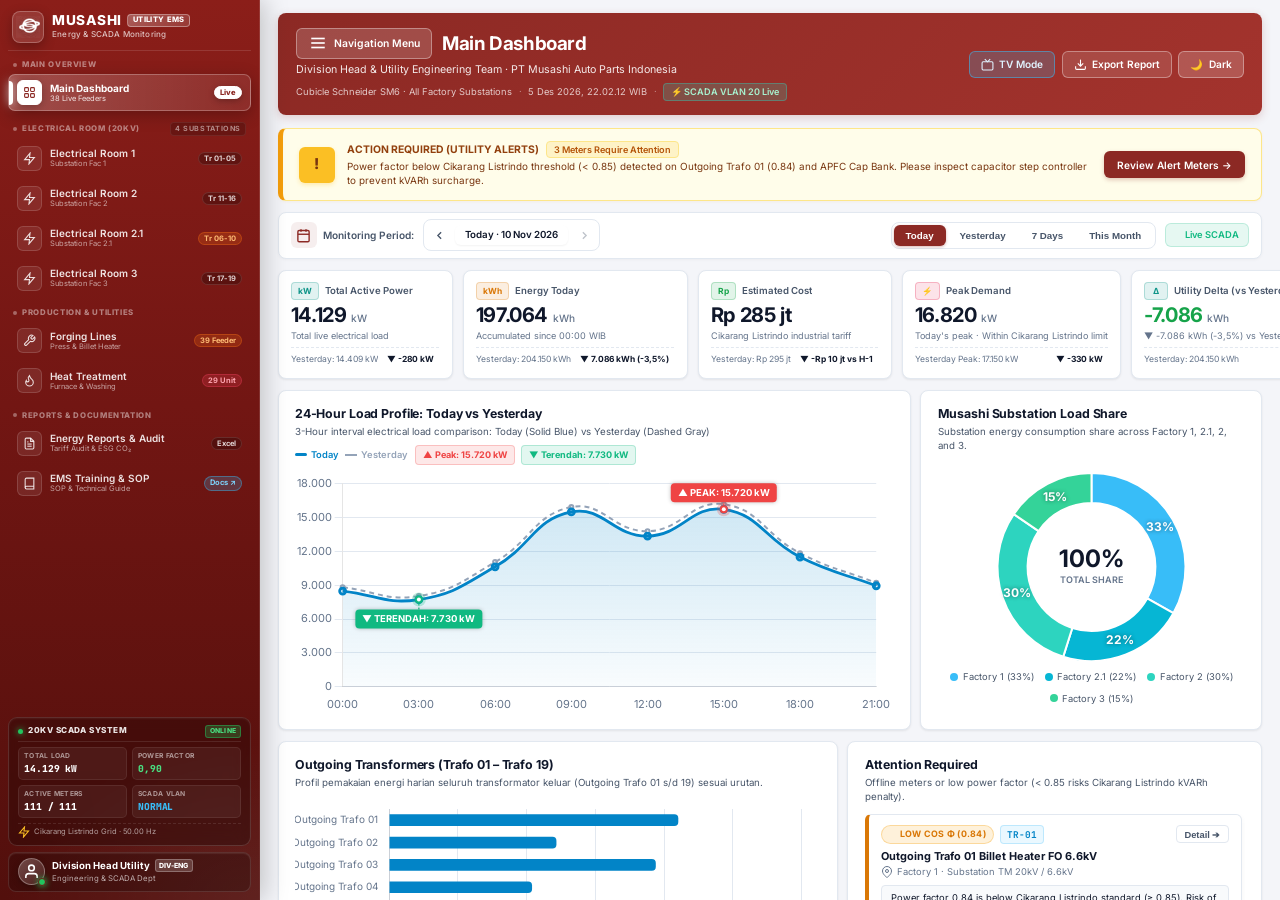
==== index.html @ 0704b36f "Enhance UI/UX, parameter hierarchy, and full responsiveness across mobile portrait and landscape" ====
<!DOCTYPE html>
<html lang="id">
<head>
  <meta charset="UTF-8">
  <meta name="viewport" content="width=device-width, initial-scale=1.0, maximum-scale=1.0, user-scalable=no">
  <title>Musashi Utility – Monitoring Electrical Room & Power Meter</title>
  <meta name="description" content="Energy Management System & SCADA Dashboard for Electrical Room Cubicle Schneider SM6, Outgoing Transformers, and LV-MDB Panels at PT Musashi Auto Parts Indonesia.">
  <link rel="icon" type="image/png" href="musashi_logo_clean.png">
  <link rel="stylesheet" href="style.css">
  <!-- Chart.js local file for offline high performance -->
  <script src="chart.umd.min.js"></script>
</head>
<body>

  <div class="app-layout" id="appLayout">

    <!-- ================= 1. SIDEBAR (PT MUSASHI UTILITY) ================= -->
    <aside class="app-sidebar" id="appSidebar">
      <!-- Watermark Wave Pattern (Matches Musashi Style) -->
      <div class="sidebar-wave-watermark"></div>

      <!-- Brand / Logo Editorial Masthead -->
      <div class="sidebar-brand">
        <div class="brand-logo-wrap">
          <div class="brand-emblem-box">
            <img src="musashi_logo_clean.png" alt="Musashi Emblem" class="brand-logo-img">
          </div>
          <div class="brand-text-wrap">
            <div class="brand-title-row">
              <span class="brand-title-musashi">MUSASHI</span>
              <span class="brand-badge-utility">UTILITY EMS</span>
            </div>
            <span class="brand-subtitle">Energy &amp; SCADA Monitoring</span>
          </div>
        </div>
        <button class="sidebar-close-mobile-btn" id="btnCloseSidebarMobile" title="Tutup Menu">
          <svg width="18" height="18" viewBox="0 0 24 24" fill="none" stroke="currentColor" stroke-width="2.5">
            <line x1="18" y1="6" x2="6" y2="18"></line>
            <line x1="6" y1="6" x2="18" y2="18"></line>
          </svg>
        </button>
      </div>

      <!-- Navigation Menu (Editorial / Professional Tech Blog Style) -->
      <nav class="sidebar-nav" aria-label="Menu Navigasi Utama Musashi Utility">
        <!-- Section: IKHTISAR UTAMA -->
        <div class="sidebar-section-header">
          <span class="section-dot"></span>
          <span class="section-title-text">MAIN OVERVIEW</span>
        </div>

        <button class="sidebar-menu-btn active" data-view="view-dashboard" data-filter="all" id="sideNavDashboard" title="Dashboard Utama Monitoring Seluruh Substation">
          <div class="menu-icon-box">
            <svg class="sidebar-icon" viewBox="0 0 24 24" fill="none" stroke="currentColor" stroke-width="2">
              <rect x="3" y="3" width="7" height="7" rx="1.5"></rect>
              <rect x="14" y="3" width="7" height="7" rx="1.5"></rect>
              <rect x="14" y="14" width="7" height="7" rx="1.5"></rect>
              <rect x="3" y="14" width="7" height="7" rx="1.5"></rect>
            </svg>
          </div>
          <div class="sidebar-btn-content">
            <span class="sidebar-btn-label">Main Dashboard</span>
            <span class="sidebar-btn-sub">38 Live Feeders</span>
          </div>
          <span class="sidebar-badge badge-active">Live</span>
        </button>

        <!-- Section: ELECTRICAL ROOM -->
        <div class="sidebar-section-header">
          <span class="section-dot"></span>
          <span class="section-title-text">ELECTRICAL ROOM (20kV)</span>
          <span class="section-count-badge">4 Substations</span>
        </div>

        <button class="sidebar-menu-btn" data-view="view-electrical-1" data-filter="fac1" id="sideNavFac1" title="Masuk ke Halaman Khusus Electrical Room Factory 1">
          <div class="menu-icon-box">
            <svg class="sidebar-icon" viewBox="0 0 24 24" fill="none" stroke="currentColor" stroke-width="2">
              <polygon points="13 2 3 14 12 14 11 22 21 10 12 10 13 2"></polygon>
            </svg>
          </div>
          <div class="sidebar-btn-content">
            <span class="sidebar-btn-label">Electrical Room 1</span>
            <span class="sidebar-btn-sub">Substation Fac 1</span>
          </div>
          <span class="sidebar-badge">Tr 01-05</span>
        </button>

        <button class="sidebar-menu-btn" data-view="view-electrical-2" data-filter="fac2" id="sideNavFac2" title="Masuk ke Halaman Khusus Electrical Room Factory 2">
          <div class="menu-icon-box">
            <svg class="sidebar-icon" viewBox="0 0 24 24" fill="none" stroke="currentColor" stroke-width="2">
              <polygon points="13 2 3 14 12 14 11 22 21 10 12 10 13 2"></polygon>
            </svg>
          </div>
          <div class="sidebar-btn-content">
            <span class="sidebar-btn-label">Electrical Room 2</span>
            <span class="sidebar-btn-sub">Substation Fac 2</span>
          </div>
          <span class="sidebar-badge">Tr 11-16</span>
        </button>

        <button class="sidebar-menu-btn" data-view="view-electrical-2-1" data-filter="fac2_1" id="sideNavFac2_1" title="Masuk ke Halaman Khusus Electrical Room 2.1 Factory 2.1">
          <div class="menu-icon-box">
            <svg class="sidebar-icon" viewBox="0 0 24 24" fill="none" stroke="currentColor" stroke-width="2">
              <polygon points="13 2 3 14 12 14 11 22 21 10 12 10 13 2"></polygon>
            </svg>
          </div>
          <div class="sidebar-btn-content">
            <span class="sidebar-btn-label">Electrical Room 2.1</span>
            <span class="sidebar-btn-sub">Substation Fac 2.1</span>
          </div>
          <span class="sidebar-badge badge-orange">Tr 06-10</span>
        </button>

        <button class="sidebar-menu-btn" data-view="view-electrical-3" data-filter="fac3" id="sideNavFac3" title="Masuk ke Halaman Khusus Electrical Room Factory 3">
          <div class="menu-icon-box">
            <svg class="sidebar-icon" viewBox="0 0 24 24" fill="none" stroke="currentColor" stroke-width="2">
              <polygon points="13 2 3 14 12 14 11 22 21 10 12 10 13 2"></polygon>
            </svg>
          </div>
          <div class="sidebar-btn-content">
            <span class="sidebar-btn-label">Electrical Room 3</span>
            <span class="sidebar-btn-sub">Substation Fac 3</span>
          </div>
          <span class="sidebar-badge">Tr 17-19</span>
        </button>

        <!-- Section: PRODUKSI & UTILITAS -->
        <div class="sidebar-section-header">
          <span class="section-dot"></span>
          <span class="section-title-text">PRODUCTION &amp; UTILITIES</span>
        </div>

        <button class="sidebar-menu-btn" data-view="view-forging" data-filter="forging" id="sideNavForging" title="Masuk ke Halaman Khusus Substation Mesin Forging">
          <div class="menu-icon-box">
            <svg class="sidebar-icon" viewBox="0 0 24 24" fill="none" stroke="currentColor" stroke-width="2">
              <!-- Mechanical Forging Press Tool -->
              <path d="M14.7 6.3a1 1 0 0 0 0 1.4l1.6 1.6a1 1 0 0 0 1.4 0l3.77-3.77a6 6 0 0 1-7.94 7.94l-6.91 6.91a2.12 2.12 0 0 1-3-3l6.91-6.91a6 6 0 0 1 7.94-7.94l-3.76 3.76z"></path>
            </svg>
          </div>
          <div class="sidebar-btn-content">
            <span class="sidebar-btn-label">Forging Lines</span>
            <span class="sidebar-btn-sub">Press &amp; Billet Heater</span>
          </div>
          <span class="sidebar-badge badge-orange">39 Feeder</span>
        </button>

        <button class="sidebar-menu-btn" data-view="view-heattreatment" data-filter="heattreatment" id="sideNavHt" title="Masuk ke Halaman Khusus Substation Heat Treatment">
          <div class="menu-icon-box">
            <svg class="sidebar-icon" viewBox="0 0 24 24" fill="none" stroke="currentColor" stroke-width="2">
              <path d="M8.5 14.5A2.5 2.5 0 0 0 11 12c0-1.38-.5-2-1-3-1.072-2.143-.224-4.054 2-6 .5 2.5 2 4.9 4 6.5 2 1.6 3 3.5 3 5.5a7 7 0 1 1-14 0c0-1.153.433-2.294 1-3a2.5 2.5 0 0 0 2.5 2.5z"></path>
            </svg>
          </div>
          <div class="sidebar-btn-content">
            <span class="sidebar-btn-label">Heat Treatment</span>
            <span class="sidebar-btn-sub">Furnace &amp; Washing</span>
          </div>
          <span class="sidebar-badge badge-rose">29 Unit</span>
        </button>

        <!-- Section: LAPORAN & DOKUMENTASI -->
        <div class="sidebar-section-header">
          <span class="section-dot"></span>
          <span class="section-title-text">REPORTS &amp; DOCUMENTATION</span>
        </div>

        <button class="sidebar-menu-btn" data-view="view-reports" id="sideNavReport" title="Pusat Laporan &amp; Rekapitulasi Energi">
          <div class="menu-icon-box">
            <svg class="sidebar-icon" viewBox="0 0 24 24" fill="none" stroke="currentColor" stroke-width="2">
              <path d="M14 2H6a2 2 0 0 0-2 2v16a2 2 0 0 0 2 2h12a2 2 0 0 0 2-2V8z"></path>
              <polyline points="14 2 14 8 20 8"></polyline>
              <line x1="16" y1="13" x2="8" y2="13"></line>
              <line x1="16" y1="17" x2="8" y2="17"></line>
              <polyline points="10 9 9 9 8 9"></polyline>
            </svg>
          </div>
          <div class="sidebar-btn-content">
            <span class="sidebar-btn-label">Energy Reports &amp; Audit</span>
            <span class="sidebar-btn-sub">Tariff Audit &amp; ESG CO₂</span>
          </div>
          <span class="sidebar-badge">Excel</span>
        </button>

        <a class="sidebar-menu-btn" href="Panduan_Aksi_Harian_Dan_Materi_Belajar_EMS.html" target="_blank" title="Buka Panduan Aksi Harian &amp; Kurikulum EMS Schneider">
          <div class="menu-icon-box">
            <svg class="sidebar-icon" viewBox="0 0 24 24" fill="none" stroke="currentColor" stroke-width="2">
              <path d="M4 19.5A2.5 2.5 0 0 1 6.5 17H20"></path>
              <path d="M6.5 2H20v20H6.5A2.5 2.5 0 0 1 4 19.5v-15A2.5 2.5 0 0 1 6.5 2z"></path>
            </svg>
          </div>
          <div class="sidebar-btn-content">
            <span class="sidebar-btn-label">EMS Training &amp; SOP</span>
            <span class="sidebar-btn-sub">SOP &amp; Technical Guide</span>
          </div>
          <span class="sidebar-badge badge-teal">Docs ↗</span>
        </a>
      </nav>

      <!-- Live SCADA System Capsule (Fills vertical space with vital telemetry) -->
      <div class="sidebar-scada-capsule">
        <div class="scada-capsule-head">
          <div class="scada-pulse-indicator">
            <span class="scada-dot"></span>
            <span class="scada-head-title">20kV SCADA SYSTEM</span>
          </div>
          <span class="scada-badge-live">ONLINE</span>
        </div>
        <div class="scada-stats-row">
          <div class="scada-stat-box">
            <span class="stat-lbl">TOTAL LOAD</span>
            <strong class="stat-val" id="sideNavTotalKw">14.129 kW</strong>
          </div>
          <div class="scada-stat-box">
            <span class="stat-lbl">POWER FACTOR</span>
            <strong class="stat-val" id="sideNavAvgPf" style="color:#4ade80;">0,90</strong>
          </div>
        </div>
        <div class="scada-stats-row">
          <div class="scada-stat-box">
            <span class="stat-lbl">ACTIVE METERS</span>
            <strong class="stat-val" id="sideNavOnline">111 / 111</strong>
          </div>
          <div class="scada-stat-box">
            <span class="stat-lbl">SCADA VLAN</span>
            <strong class="stat-val" style="color:#38bdf8;">NORMAL</strong>
          </div>
        </div>
        <div class="scada-footer-note">
          <svg width="12" height="12" viewBox="0 0 24 24" fill="none" stroke="currentColor" stroke-width="2.2">
            <polygon points="13 2 3 14 12 14 11 22 21 10 12 10 13 2"></polygon>
          </svg>
          <span>Cikarang Listrindo Grid · 50.00 Hz</span>
        </div>
      </div>

      <!-- Sidebar User Profile Footer (Editorial Author/Operator Card) -->
      <div class="sidebar-profile-card">
        <div class="profile-avatar-box">
          <div class="profile-avatar-circle">
            <svg width="17" height="17" viewBox="0 0 24 24" fill="none" stroke="currentColor" stroke-width="2.2">
              <path d="M20 21v-2a4 4 0 0 0-4-4H8a4 4 0 0 0-4 4v2"></path>
              <circle cx="12" cy="7" r="4"></circle>
            </svg>
          </div>
          <div class="profile-live-ring"></div>
        </div>
        <div class="profile-info-text">
          <div class="profile-name-row">
            <span class="profile-name">Division Head Utility</span>
            <span class="profile-badge-div">DIV-ENG</span>
          </div>
          <div class="profile-role">Engineering &amp; SCADA Dept</div>
        </div>
      </div>
    </aside>

    <!-- Dark Backdrop for Mobile / Tablet Drawer -->
    <div class="sidebar-backdrop" id="sidebarBackdrop"></div>

    <!-- ================= 2. MAIN CONTENT AREA ================= -->
    <main class="app-main-content" id="appMainContent">

      <!-- ================= TOP CRIMSON HEADER BANNER ================= -->
      <header class="musashi-header-banner" id="mainBannerHeader">
        <div class="banner-left">
          <div class="banner-title-wrap">
            <!-- Sidebar Slide/Toggle Button (Desktop & Mobile) -->
            <button class="btn-sidebar-toggle" id="btnToggleSidebar" title="Tampilkan / Sembunyikan Menu Navigasi">
              <svg width="18" height="18" viewBox="0 0 24 24" fill="none" stroke="currentColor" stroke-width="2.2">
                <line x1="3" y1="12" x2="21" y2="12"></line>
                <line x1="3" y1="6" x2="21" y2="6"></line>
                <line x1="3" y1="18" x2="21" y2="18"></line>
              </svg>
              <span id="btnSidebarToggleText">Navigation Menu</span>
            </button>
            <h1 class="banner-title" id="bannerTitle">Main Dashboard</h1>
          </div>
          <p class="banner-subtitle" id="bannerSubtitle">Division Head &amp; Utility Engineering Team · PT Musashi Auto Parts Indonesia</p>
          <div class="banner-meta">
            <span id="bannerAreaTag">Cubicle Schneider SM6 · All Factory Substations</span>
            <span class="meta-dot">·</span>
            <span id="headerLiveTime">25 Okt 2026, 17.52.16 WIB</span>
            <span class="meta-dot">·</span>
            <span class="badge-vlan-live">⚡ SCADA VLAN 20 Live</span>
          </div>
        </div>

        <div class="banner-actions">

          <button class="btn-banner-action btn-tv-mode" id="btnToggleTvMode" title="Mode TV Pabrik / Kiosk Layar Besar">
            <svg width="13" height="13" viewBox="0 0 24 24" fill="none" stroke="currentColor" stroke-width="2">
              <rect x="2" y="7" width="20" height="15" rx="2" ry="2"></rect>
              <polyline points="17 2 12 7 7 2"></polyline>
            </svg>
            <span id="tvModeBtnText">TV Mode</span>
          </button>

          <button class="btn-banner-action" id="btnExportCsv" title="Export meter data to Excel &amp; CSV">
            <svg width="13" height="13" viewBox="0 0 24 24" fill="none" stroke="currentColor" stroke-width="2">
              <path d="M21 15v4a2 2 0 0 1-2 2H5a2 2 0 0 1-2-2v-4"></path>
              <polyline points="7 10 12 15 17 10"></polyline>
              <line x1="12" y1="15" x2="12" y2="3"></line>
            </svg>
            <span>Export Report</span>
          </button>

          <button class="btn-banner-action btn-theme-toggle" id="btnToggleTheme" title="Toggle Dark / Light Theme">
            <span id="themeToggleIcon">🌙</span>
            <span id="themeToggleText">Dark</span>
          </button>
        </div>
      </header>

      <!-- ================= VIEW 1: DASHBOARD UTAMA ================= -->
      <div class="menu-view active" id="view-dashboard">

        <!-- ALERT BANNER (PERLU TINDAKAN / ALERT UTILITY) -->
        <section class="alert-action-banner" id="alertActionBanner" aria-label="Utility Alert Notification">
          <div class="alert-banner-left">
            <div class="alert-icon-box">!</div>
            <div class="alert-text-block">
              <div class="alert-headline">
                <strong>ACTION REQUIRED (UTILITY ALERTS)</strong>
                <span class="alert-count-pill" id="alertCountBadge">3 Meters Require Attention</span>
              </div>
              <p class="alert-desc" id="alertDescText">
                Power factor below Cikarang Listrindo threshold (&lt; 0.85) detected on Outgoing Trafo 01 (0.84) and APFC Cap Bank. Please inspect capacitor step controller to prevent kVARh surcharge.
              </p>
            </div>
          </div>
          <div class="alert-banner-right">
            <button class="btn-alert-action" id="btnReviewAlert" title="Lihat meter yang perlu tindakan">
              <span>Review Alert Meters →</span>
            </button>
          </div>
        </section>

        <!-- HARI PEMANTAUAN & KONTROL RENTANG WAKTU (EXECUTIVE SCADA TOOLBAR) -->
        <section class="monitoring-date-toolbar" aria-label="Kontrol Hari Pemantauan Utilitas">
          <div class="toolbar-left">
            <div class="monitoring-label-wrap">
              <span class="monitoring-icon-circle">
                <svg width="15" height="15" viewBox="0 0 24 24" fill="none" stroke="currentColor" stroke-width="2.2">
                  <rect x="3" y="4" width="18" height="18" rx="2" ry="2"></rect>
                  <line x1="16" y1="2" x2="16" y2="6"></line>
                  <line x1="8" y1="2" x2="8" y2="6"></line>
                  <line x1="3" y1="10" x2="21" y2="10"></line>
                </svg>
              </span>
              <span class="monitoring-label-text">Monitoring Period:</span>
            </div>

            <!-- Day-by-Day Navigator with Date Picker -->
            <div class="day-stepper">
              <button class="btn-step-day" id="btnPrevDay" title="Go to Yesterday (H-1)" aria-label="Yesterday">
                <svg width="13" height="13" viewBox="0 0 24 24" fill="none" stroke="currentColor" stroke-width="2.5">
                  <polyline points="15 18 9 12 15 6"></polyline>
                </svg>
              </button>

              <div class="active-date-capsule" id="activeDateCapsule" title="Click to select date from calendar">
                <span class="active-date-string" id="activeDateDisplay">Today · 10 Nov 2026</span>
                <input type="date" id="nativeDatePicker" class="stepper-hidden-date" value="2026-11-10" />
              </div>

              <button class="btn-step-day" id="btnNextDay" title="Go to Next Day" aria-label="Next Day" disabled>
                <svg width="13" height="13" viewBox="0 0 24 24" fill="none" stroke="currentColor" stroke-width="2.5">
                  <polyline points="9 18 15 12 9 6"></polyline>
                </svg>
              </button>
            </div>
          </div>

          <div class="toolbar-right">
            <!-- Modern Segmented Pill Switch (Clean corporate typography without emojis) -->
            <div class="segmented-timeframe-switch" role="tablist" aria-label="Timeframe Options">
              <button class="timeframe-pill active" data-period="today">Today</button>
              <button class="timeframe-pill" data-period="yesterday">Yesterday</button>
              <button class="timeframe-pill" data-period="7days">7 Days</button>
              <button class="timeframe-pill" data-period="month">This Month</button>
            </div>

            <div class="monitoring-live-badge" id="monitoringLiveBadge">
              <span class="pulse-indicator"></span>
              <span id="monitoringStatusText">Live SCADA</span>
            </div>
          </div>
        </section>

        <!-- KPI CARDS ROW (DILENGKAPI DATA HARI SEBELUMNYA & SELISIH PEMAKAIAN) -->
        <section class="kpi-grid" aria-label="Plant-Wide Power and Energy Summary">
          <!-- Card 1: Total Active Power -->
          <div class="kpi-card">
            <div class="kpi-top-row">
              <span class="kpi-icon-pill kpi-icon-teal">kW</span>
              <div class="kpi-title" id="kpiDayaTitle">Total Active Power</div>
            </div>
            <div class="kpi-value-row">
              <span class="kpi-value" id="kpiDayaVal">14.129</span>
              <span class="kpi-unit">kW</span>
            </div>
            <div class="kpi-subtitle" id="kpiDayaSub">Total live electrical load</div>
            <div class="kpi-comparison-row">
              <span class="kpi-prev-val" id="kpiDayaPrev">Yesterday: 14,409 kW</span>
              <span class="kpi-delta-tag delta-down" id="kpiDayaDelta">▼ -280 kW</span>
            </div>
          </div>

          <!-- Card 2: Energy Today -->
          <div class="kpi-card">
            <div class="kpi-top-row">
              <span class="kpi-icon-pill kpi-icon-amber">kWh</span>
              <div class="kpi-title" id="kpiEnergiTitle">Energy Today</div>
            </div>
            <div class="kpi-value-row">
              <span class="kpi-value" id="kpiEnergiVal">197.064</span>
              <span class="kpi-unit">kWh</span>
            </div>
            <div class="kpi-subtitle" id="kpiEnergiSub">Accumulated since 00:00 WIB</div>
            <div class="kpi-comparison-row">
              <span class="kpi-prev-val" id="kpiEnergiPrev">Yesterday: 204,150 kWh</span>
              <span class="kpi-delta-tag delta-down" id="kpiEnergiDelta">▼ -7.086 kWh (-3.5%)</span>
            </div>
          </div>

          <!-- Card 3: Estimated Cost -->
          <div class="kpi-card">
            <div class="kpi-top-row">
              <span class="kpi-icon-pill kpi-icon-green">Rp</span>
              <div class="kpi-title" id="kpiBiayaTitle">Estimated Cost</div>
            </div>
            <div class="kpi-value-row">
              <span class="kpi-value" id="kpiBiayaVal">Rp 285 jt</span>
            </div>
            <div class="kpi-subtitle" id="kpiBiayaSub">Cikarang Listrindo industrial tariff</div>
            <div class="kpi-comparison-row">
              <span class="kpi-prev-val" id="kpiBiayaPrev">Yesterday: Rp 295 jt</span>
              <span class="kpi-delta-tag delta-down" id="kpiBiayaDelta">▼ -Rp 10 jt vs H-1</span>
            </div>
          </div>

          <!-- Card 4: Peak Demand -->
          <div class="kpi-card">
            <div class="kpi-top-row">
              <span class="kpi-icon-pill kpi-icon-rose">⚡</span>
              <div class="kpi-title" id="kpiPeakTitle">Peak Demand</div>
            </div>
            <div class="kpi-value-row">
              <span class="kpi-value" id="kpiPeakVal">16.820</span>
              <span class="kpi-unit">kW</span>
            </div>
            <div class="kpi-subtitle" id="kpiPeakSub">Today's peak · Safe grid margin</div>
            <div class="kpi-comparison-row">
              <span class="kpi-prev-val" id="kpiPeakPrev">Yesterday Peak: 17,150 kW</span>
              <span class="kpi-delta-tag delta-down" id="kpiPeakDelta">▼ -330 kW</span>
            </div>
          </div>

          <!-- Card 5: Utility Delta (vs Yesterday) -->
          <div class="kpi-card" id="kpiCardUtilitas">
            <div class="kpi-top-row">
              <span class="kpi-icon-pill kpi-icon-teal" style="font-weight:700;">Δ</span>
              <div class="kpi-title" id="kpiUtilTitle">Utility Delta (vs Yesterday)</div>
            </div>
            <div class="kpi-value-row">
              <span class="kpi-value" id="kpiUtilVal" style="color:var(--color-green);">-7.086</span>
              <span class="kpi-unit" id="kpiUtilUnit">kWh</span>
            </div>
            <div class="kpi-subtitle" id="kpiUtilSub">▼ -3.5% vs Yesterday (Saving)</div>
            <div class="kpi-comparison-row">
              <span class="kpi-prev-val" id="kpiUtilPrev">Yesterday: 204,150 kWh</span>
              <span class="kpi-delta-tag delta-down" id="kpiUtilDelta">▼ -3.5%</span>
            </div>
          </div>

          <!-- Card 6: Carbon Emission -->
          <div class="kpi-card">
            <div class="kpi-top-row">
              <span class="kpi-icon-pill kpi-icon-teal">CO₂</span>
              <div class="kpi-title" id="kpiCarbonTitle">Carbon Emission (CO₂e)</div>
            </div>
            <div class="kpi-value-row">
              <span class="kpi-value" id="kpiCarbonVal" style="color:var(--color-teal);">155,7</span>
              <span class="kpi-unit">ton</span>
            </div>
            <div class="kpi-subtitle" id="kpiCarbonSub">Jamali grid factor 0.79 kg/kWh</div>
            <div class="kpi-comparison-row">
              <span class="kpi-prev-val" id="kpiCarbonPrev">Yesterday: 161.3 ton</span>
              <span class="kpi-delta-tag delta-down" id="kpiCarbonDelta">▼ -5.6 ton</span>
            </div>
          </div>
        </section>

        <!-- CHARTS GRID (24H & DONUT) -->
        <section class="charts-grid-row" aria-label="24-Hour Load Profile and Substation Distribution Charts">
          <div class="clean-card">
            <div class="card-header-block" style="display:flex; justify-content:space-between; align-items:flex-start; flex-wrap:wrap; gap:0.5rem;">
              <div>
                <h2 class="card-title" id="chart24hTitle">24-Hour Load Profile: Today vs Yesterday</h2>
                <p class="card-subtitle" id="chart24hSub">Total active power (kW). Solid blue: Today (Live) · Dashed gray: Yesterday.</p>
              </div>
              <div style="display:inline-flex; align-items:center; gap:0.5rem; font-size:0.72rem; font-weight:600; flex-wrap:wrap;">
                <span style="display:inline-flex; align-items:center; gap:4px; color:#0284c7;">
                  <span style="display:inline-block; width:12px; height:3px; background:#0284c7; border-radius:2px;"></span>
                  Today
                </span>
                <span style="display:inline-flex; align-items:center; gap:4px; color:#94a3b8;">
                  <span style="display:inline-block; width:12px; height:2px; border-top:2px dashed #94a3b8;"></span>
                  Yesterday
                </span>
                <span style="display:inline-flex; align-items:center; gap:4px; background:rgba(239,68,68,0.12); color:#ef4444; border:1px solid rgba(239,68,68,0.25); border-radius:4px; padding:2px 7px; font-size:0.7rem; font-weight:700;">
                  ▲ Peak: 15.720 kW
                </span>
                <span style="display:inline-flex; align-items:center; gap:4px; background:rgba(16,185,129,0.12); color:#10b981; border:1px solid rgba(16,185,129,0.25); border-radius:4px; padding:2px 7px; font-size:0.7rem; font-weight:700;">
                  ▼ Terendah: 7.730 kW
                </span>
              </div>
            </div>
            <div class="line-chart-container">
              <canvas id="chart24h"></canvas>
            </div>
          </div>

          <div class="clean-card">
            <div class="card-header-block">
              <h2 class="card-title" id="donutTitle">Musashi Substation Load Share</h2>
              <p class="card-subtitle" id="donutSub">Substation energy consumption share across Factory 1, 2.1, 2, and 3.</p>
            </div>
            <div class="donut-chart-wrapper">
              <div class="donut-canvas-box">
                <canvas id="chartDonutEnergy"></canvas>
              </div>
              <div class="donut-legend-row" id="donutLegendRow">
                <div class="donut-legend-item">
                  <span class="donut-legend-color" style="background:#38bdf8;"></span>
                  <span>Factory 1 (33%)</span>
                </div>
                <div class="donut-legend-item">
                  <span class="donut-legend-color" style="background:#06b6d4;"></span>
                  <span>Factory 2.1 (22%)</span>
                </div>
                <div class="donut-legend-item">
                  <span class="donut-legend-color" style="background:#2dd4bf;"></span>
                  <span>Factory 2 (30%)</span>
                </div>
                <div class="donut-legend-item">
                  <span class="donut-legend-color" style="background:#34d399;"></span>
                  <span>Factory 3 (15%)</span>
                </div>
              </div>
            </div>
          </div>
        </section>

        <!-- TOP 8 & PERLU PERHATIAN -->
        <section class="mid-split-grid" aria-label="Top 8 Consumption and Attention Required">
          <div class="clean-card">
            <div class="card-header-block">
              <h2 class="card-title">Outgoing Transformers (Trafo 01 – Trafo 19)</h2>
              <p class="card-subtitle">Profil pemakaian energi harian seluruh transformator keluar (Outgoing Trafo 01 s/d 19) sesuai urutan.</p>
            </div>
            <div class="bar-chart-container chart-trafo-container">
              <canvas id="chartTop8Meters"></canvas>
            </div>
          </div>

          <div class="clean-card" id="attentionListCard">
            <div class="card-header-block">
              <h2 class="card-title">Attention Required</h2>
              <p class="card-subtitle">Offline meters or low power factor (&lt; 0.85 risks Cikarang Listrindo kVARh penalty).</p>
            </div>
            <div class="attention-list-wrapper" id="attentionList">
              <!-- Dynamically populated by app.js -->
            </div>
          </div>
        </section>

        <!-- ASET UTAMA: PENYULANG INCOMING CIKARANG LISTRINDO (CLD 001, CLD 003, CLD 005) -->
        <section aria-label="Metering Incoming Cikarang Listrindo CLD">
          <div class="card-header-block" style="margin-bottom:0.65rem; display:flex; justify-content:space-between; align-items:center; flex-wrap:wrap; gap:0.5rem;">
            <div>
              <h2 class="card-title">CLD (Cikarang Listrindo) — Daily Energy Source</h2>
              <p class="card-subtitle">Main 20kV power &amp; energy metering from PT Cikarang Listrindo Tbk (CLD 1, CLD 2, CLD 3) that determines total daily plant consumption (kWh)</p>
            </div>
          </div>

          <div class="activity-cards-grid">
            <!-- Activity Card 1: Incoming CLD 001 -->
            <div class="activity-card-item" onclick="window.openMeterDetailById('CLD-001')" style="cursor:pointer;" title="Click to view 3-Phase R-S-T telemetry & Modbus registers for CLD 001">
              <div class="activity-card-top">
                <div class="activity-icon-box teal">
                  <svg width="18" height="18" viewBox="0 0 24 24" fill="none" stroke="currentColor" stroke-width="2">
                    <polygon points="13 2 3 14 12 14 11 22 21 10 12 10 13 2"></polygon>
                  </svg>
                </div>
                <div>
                  <h3 class="activity-card-title">CLD 1</h3>
                  <span class="activity-card-time">Incoming TM 20kV · IP 10.41.47.263</span>
                </div>
                <div class="activity-kw-pill">3.940 <span>kW</span></div>
              </div>
              <div class="activity-metric-rows">
                <div class="act-metric-row"><span>Energy Today</span><strong style="color:var(--text-primary); font-size:0.83rem;">49,704 kWh</strong></div>
                <div class="act-metric-row"><span>Energy Yesterday</span><strong>51,600 kWh (▼ -1,896)</strong></div>
                <div class="act-metric-row"><span>Medium Voltage</span><strong>20,000 V (TM 20kV)</strong></div>
                <div class="act-metric-row"><span>Power Factor / Status</span><strong style="color:var(--color-green);">0.92 (Optimal)</strong></div>
              </div>
            </div>

            <!-- Activity Card 2: Incoming CLD 003 -->
            <div class="activity-card-item" onclick="window.openMeterDetailById('CLD-003')" style="cursor:pointer;" title="Click to view 3-Phase R-S-T telemetry & Modbus registers for CLD 003">
              <div class="activity-card-top">
                <div class="activity-icon-box blue">
                  <svg width="18" height="18" viewBox="0 0 24 24" fill="none" stroke="currentColor" stroke-width="2">
                    <polygon points="13 2 3 14 12 14 11 22 21 10 12 10 13 2"></polygon>
                  </svg>
                </div>
                <div>
                  <h3 class="activity-card-title">CLD 2</h3>
                  <span class="activity-card-time">Incoming TM 20kV · IP 10.41.47.264</span>
                </div>
                <div class="activity-kw-pill">5.640 <span>kW</span></div>
              </div>
              <div class="activity-metric-rows">
                <div class="act-metric-row"><span>Energy Today</span><strong style="color:var(--text-primary); font-size:0.83rem;">72,540 kWh</strong></div>
                <div class="act-metric-row"><span>Energy Yesterday</span><strong>75,120 kWh (▼ -2,580)</strong></div>
                <div class="act-metric-row"><span>Medium Voltage</span><strong>20,000 V (TM 20kV)</strong></div>
                <div class="act-metric-row"><span>Power Factor / Status</span><strong style="color:var(--color-green);">0.93 (Optimal)</strong></div>
              </div>
            </div>

            <!-- Activity Card 3: Incoming CLD 005 -->
            <div class="activity-card-item" onclick="window.openMeterDetailById('CLD-005')" style="cursor:pointer;" title="Click to view 3-Phase R-S-T telemetry & Modbus registers for CLD 005">
              <div class="activity-card-top">
                <div class="activity-icon-box orange">
                  <svg width="18" height="18" viewBox="0 0 24 24" fill="none" stroke="currentColor" stroke-width="2">
                    <polygon points="13 2 3 14 12 14 11 22 21 10 12 10 13 2"></polygon>
                  </svg>
                </div>
                <div>
                  <h3 class="activity-card-title">CLD 3</h3>
                  <span class="activity-card-time">Incoming TM 20kV · IP 10.41.47.265</span>
                </div>
                <div class="activity-kw-pill">5.820 <span>kW</span></div>
              </div>
              <div class="activity-metric-rows">
                <div class="act-metric-row"><span>Energy Today</span><strong style="color:var(--text-primary); font-size:0.83rem;">74,820 kWh</strong></div>
                <div class="act-metric-row"><span>Energy Yesterday</span><strong>77,430 kWh (▼ -2,610)</strong></div>
                <div class="act-metric-row"><span>Medium Voltage</span><strong>20,000 V (TM 20kV)</strong></div>
                <div class="act-metric-row"><span>Power Factor / Status</span><strong style="color:var(--color-green);">0.94 (Optimal)</strong></div>
              </div>
            </div>
          </div>
        </section>

        <!-- TABLE SECTION -->
        <section class="clean-card" id="tableSection" aria-label="Digital Power Meter Table">
          <div class="table-card-header">
            <div class="card-header-block" style="margin-bottom:0;">
              <h2 class="card-title" id="tableSectionTitle">Digital Power Meter Directory (111 Units)</h2>
              <p class="card-subtitle" id="tableSectionSub">Realtime telemetry for 20kV Transformers, Schneider SM6 Cubicles, LMVDP Panels, and APFC Capacitor Banks.</p>
            </div>
            <div class="table-toolbar-right">
              <input type="text" id="searchInput" class="clean-search-input" placeholder="Search machine code, meter name, feeder, IP...">
            </div>
          </div>

          <div class="mobile-table-hint" aria-hidden="true">
            <svg width="13" height="13" viewBox="0 0 24 24" fill="none" stroke="currentColor" stroke-width="2.5">
              <polyline points="15 18 9 12 15 6"></polyline>
            </svg>
            <span>Geser tabel ke samping untuk melihat seluruh parameter (kW, V, A, Cos φ, kWh, Δ, CO₂)</span>
            <svg width="13" height="13" viewBox="0 0 24 24" fill="none" stroke="currentColor" stroke-width="2.5">
              <polyline points="9 18 15 12 9 6"></polyline>
            </svg>
          </div>

          <div class="clean-table-responsive">
            <table class="clean-table" id="meterTable">
              <thead>
                <tr>
                  <th data-sort="id">Machine Code ⇕</th>
                  <th data-sort="name">Meter Name ⇕</th>
                  <th data-sort="categoryLabel">Area ⇕</th>
                  <th data-sort="ip">IP Address ⇕</th>
                  <th data-sort="kw" style="text-align:right;">Power (kW) ⇕</th>
                  <th data-sort="voltage" style="text-align:right;">Voltage (V) ⇕</th>
                  <th data-sort="current" style="text-align:right;">Current (A) ⇕</th>
                  <th data-sort="pf" style="text-align:right;">Cos φ ⇕</th>
                  <th data-sort="kwhToday" style="text-align:right;">Today (kWh) ⇕</th>
                  <th data-sort="kwhYesterday" style="text-align:right;">Yesterday (kWh) ⇕</th>
                  <th data-sort="deltaKwh" style="text-align:right;">Delta (Δ) ⇕</th>
                  <th data-sort="carbon" style="text-align:right;">CO₂ Emission (kg) ⇕</th>
                  <th data-sort="status" style="text-align:center;">Status ⇕</th>
                  <th style="text-align:center;">Action</th>
                </tr>
              </thead>
              <tbody id="meterTableBody">
                <!-- Dynamically populated by app.js -->
              </tbody>
            </table>
          </div>

          <div class="table-pagination-row">
            <div>
              Showing <strong id="pageRangeText">1 - 15</strong> of <strong id="totalMetersText">111</strong> units
            </div>
            <div class="pagination-btn-group" id="paginationButtons">
              <!-- Dynamically populated by app.js -->
            </div>
          </div>
        </section>

      </div>

      <!-- ================= VIEW 2: ELECTRICAL ROOM 1 (FACTORY 1) ================= -->
      <div class="menu-view" id="view-electrical-1">
        <div class="dedicated-hero-banner">
          <div class="dedicated-hero-left">
            <span class="hero-badge-pill">⚡ SUBSTATION FACTORY 1</span>
            <h2 class="hero-title">Electrical Room 1 · Cubicle Schneider SM6</h2>
            <p class="hero-desc">Medium-voltage 20kV power distribution center stepping down to 6.6kV, 380V, and 200V for feeders F1-0 to F1-8 and Outgoing Trafo 01 to 05 in Factory 1.</p>
          </div>
        </div>

        <!-- KPI Grid Factory 1 -->
        <section class="kpi-grid">
          <div class="kpi-card">
            <div class="kpi-top-row"><span class="kpi-icon-pill kpi-icon-teal">kW</span><div class="kpi-title">Factory 1 Active Power</div></div>
            <div class="kpi-value-row"><span class="kpi-value">4.850</span><span class="kpi-unit">kW</span></div>
            <div class="kpi-subtitle">Trafo Tr 01 s/d Tr 05</div>
          </div>
          <div class="kpi-card">
            <div class="kpi-top-row"><span class="kpi-icon-pill kpi-icon-amber">kWh</span><div class="kpi-title">Factory 1 Energy Today</div></div>
            <div class="kpi-value-row"><span class="kpi-value">67.200</span><span class="kpi-unit">kWh</span></div>
            <div class="kpi-subtitle">Accumulated since 00:00 WIB</div>
          </div>
          <div class="kpi-card">
            <div class="kpi-top-row"><span class="kpi-icon-pill kpi-icon-green">Rp</span><div class="kpi-title">Estimated Cost</div></div>
            <div class="kpi-value-row"><span class="kpi-value">Rp 97 jt</span></div>
            <div class="kpi-subtitle">Cikarang Listrindo industrial tariff</div>
          </div>
          <div class="kpi-card">
            <div class="kpi-top-row"><span class="kpi-icon-pill kpi-icon-rose">⚡</span><div class="kpi-title">Factory 1 Peak Demand</div></div>
            <div class="kpi-value-row"><span class="kpi-value">5.620</span><span class="kpi-unit">kW</span></div>
            <div class="kpi-subtitle">Day Shift Peak · Safe Grid Margin</div>
          </div>
          <div class="kpi-card">
            <div class="kpi-top-row"><span class="kpi-icon-pill kpi-icon-blue">TR</span><div class="kpi-title">Transformer Utilization</div></div>
            <div class="kpi-value-row"><span class="kpi-value">72,1%</span></div>
            <div class="kpi-subtitle">Trafo Tr 01 s/d Tr 05 (6.500 kVA)</div>
          </div>
          <div class="kpi-card">
            <div class="kpi-top-row"><span class="kpi-icon-pill kpi-icon-teal">CO₂</span><div class="kpi-title">Factory 1 CO₂ Emission</div></div>
            <div class="kpi-value-row"><span class="kpi-value" style="color:var(--color-teal);">53,1</span><span class="kpi-unit">ton</span></div>
            <div class="kpi-subtitle">ESG audit Factory 1</div>
          </div>
        </section>

        <!-- Trafo Utama Electrical Room 1 (Tr 01 s/d Tr 05) -->
        <div class="clean-card" style="margin-top: 0.85rem; margin-bottom: 0.85rem;">
          <h3 class="card-title">Main Transformers · Electrical Room 1 (Tr 01 - Tr 05)</h3>
          <p class="card-subtitle">Click any transformer to open live 3-phase telemetry:</p>
          <div class="trafo-mini-grid">
            <div class="trafo-mini-row" onclick="window.openMeterDetailById('TR-01')">
              <div class="trafo-mini-info">
                <strong>Trafo #01 (1.250 kVA - 6.6kV)</strong>
                <span>BH FO 6.6 kV · Billet Heater Forging</span>
              </div>
              <div class="trafo-mini-metrics">
                <span class="val-kw">920 kW</span>
                <button class="btn-table-detail">Detail</button>
              </div>
            </div>
            <div class="trafo-mini-row" onclick="window.openMeterDetailById('TR-02')">
              <div class="trafo-mini-info">
                <strong>Trafo #02 (1.250 kVA - 380V)</strong>
                <span>UTY 380 V · Kompresor Udara, Chiller, &amp; Common</span>
              </div>
              <div class="trafo-mini-metrics">
                <span class="val-kw">840 kW</span>
                <button class="btn-table-detail">Detail</button>
              </div>
            </div>
            <div class="trafo-mini-row" onclick="window.openMeterDetailById('TR-03')">
              <div class="trafo-mini-info">
                <strong>Trafo #03 (1.500 kVA - 200V)</strong>
                <span>FO &amp; HT 200 V · Beban Forging &amp; Heat Treatment</span>
              </div>
              <div class="trafo-mini-metrics">
                <span class="val-kw" style="color:var(--color-amber);">1.180 kW (PF 0,84)</span>
                <button class="btn-table-detail">Detail</button>
              </div>
            </div>
            <div class="trafo-mini-row" onclick="window.openMeterDetailById('TR-04')">
              <div class="trafo-mini-info">
                <strong>Trafo #04 (1.000 kVA - 200V)</strong>
                <span>Mach 200 V · Jalur Mesin Machining</span>
              </div>
              <div class="trafo-mini-metrics">
                <span class="val-kw">680 kW</span>
                <button class="btn-table-detail">Detail</button>
              </div>
            </div>
            <div class="trafo-mini-row" onclick="window.openMeterDetailById('TR-05')">
              <div class="trafo-mini-info">
                <strong>Trafo #05 (1.500 kVA - 200V)</strong>
                <span>FO &amp; HT 200 V · Lini Forging Press &amp; Tungku HT</span>
              </div>
              <div class="trafo-mini-metrics">
                <span class="val-kw">950 kW</span>
                <button class="btn-table-detail">Detail</button>
              </div>
            </div>
          </div>
        </div>

        <!-- Tabel Khusus Meter Factory 1 -->
        <div class="clean-card">
          <div class="card-header-block">
            <h3 class="card-title">Feeder &amp; Transformer Directory · Electrical Room 1</h3>
            <p class="card-subtitle">Feeders F1-0 to F1-8 and Transformers Tr 01 to Tr 05 (Schneider Electric SM6 &amp; PowerLogic).</p>
          </div>
          <div class="mobile-table-hint" aria-hidden="true">
            <svg width="13" height="13" viewBox="0 0 24 24" fill="none" stroke="currentColor" stroke-width="2.5">
              <polyline points="15 18 9 12 15 6"></polyline>
            </svg>
            <span>Geser tabel ke samping untuk melihat seluruh parameter (kW, V, A, Cos φ, kWh, Δ, CO₂)</span>
            <svg width="13" height="13" viewBox="0 0 24 24" fill="none" stroke="currentColor" stroke-width="2.5">
              <polyline points="9 18 15 12 9 6"></polyline>
            </svg>
          </div>

          <div class="clean-table-responsive">
            <table class="clean-table">
              <thead>
                <tr>
                  <th>ID</th><th>Feeder / Panel Name</th><th>IP Address</th><th style="text-align:right;">Power (kW)</th><th style="text-align:right;">Voltage (V)</th><th style="text-align:right;">Current (A)</th><th style="text-align:right;">Cos φ</th><th style="text-align:center;">Status</th><th style="text-align:center;">Action</th>
                </tr>
              </thead>
              <tbody id="fac1TableBody">
                <!-- Populated by JS -->
              </tbody>
            </table>
          </div>
        </div>
      </div>

      <!-- ================= VIEW 3: ELECTRICAL ROOM 2 (FACTORY 2) ================= -->
      <div class="menu-view" id="view-electrical-2">
        <div class="dedicated-hero-banner">
          <div class="dedicated-hero-left">
            <span class="hero-badge-pill" style="background:rgba(56,189,248,0.2); color:var(--color-blue); border-color:rgba(56,189,248,0.4);">⚡ SUBSTATION FACTORY 2</span>
            <h2 class="hero-title">Electrical Room 2 · Factory 2</h2>
            <p class="hero-desc">Power supply distribution center for Feeders F2-1 to F2-6 and Outgoing Trafo 11 to 16 in Factory 2, PT Musashi Auto Parts Indonesia.</p>
          </div>
        </div>

        <section class="kpi-grid">
          <div class="kpi-card">
            <div class="kpi-top-row"><span class="kpi-icon-pill kpi-icon-teal">kW</span><div class="kpi-title">Factory 2 Active Power</div></div>
            <div class="kpi-value-row"><span class="kpi-value">4.250</span><span class="kpi-unit">kW</span></div>
            <div class="kpi-subtitle">Trafo Tr 11 s/d Tr 16</div>
          </div>
          <div class="kpi-card">
            <div class="kpi-top-row"><span class="kpi-icon-pill kpi-icon-amber">kWh</span><div class="kpi-title">Factory 2 Energy Today</div></div>
            <div class="kpi-value-row"><span class="kpi-value">58.900</span><span class="kpi-unit">kWh</span></div>
            <div class="kpi-subtitle">Accumulated since 00:00 WIB</div>
          </div>
          <div class="kpi-card">
            <div class="kpi-top-row"><span class="kpi-icon-pill kpi-icon-green">Rp</span><div class="kpi-title">Estimated Cost</div></div>
            <div class="kpi-value-row"><span class="kpi-value">Rp 85 jt</span></div>
            <div class="kpi-subtitle">Cikarang Listrindo industrial tariff</div>
          </div>
          <div class="kpi-card">
            <div class="kpi-top-row"><span class="kpi-icon-pill kpi-icon-rose">⚡</span><div class="kpi-title">Factory 2 Peak Demand</div></div>
            <div class="kpi-value-row"><span class="kpi-value">4.950</span><span class="kpi-unit">kW</span></div>
            <div class="kpi-subtitle">Shift 1 Peak · Safe Grid Margin</div>
          </div>
          <div class="kpi-card">
            <div class="kpi-top-row"><span class="kpi-icon-pill kpi-icon-blue">TR</span><div class="kpi-title">Transformer Utilization</div></div>
            <div class="kpi-value-row"><span class="kpi-value">71,5%</span></div>
            <div class="kpi-subtitle">Trafo Tr 11 s/d Tr 16 (8.000 kVA)</div>
          </div>
          <div class="kpi-card">
            <div class="kpi-top-row"><span class="kpi-icon-pill kpi-icon-teal">CO₂</span><div class="kpi-title">Factory 2 CO₂ Emission</div></div>
            <div class="kpi-value-row"><span class="kpi-value" style="color:var(--color-teal);">46,5</span><span class="kpi-unit">ton</span></div>
            <div class="kpi-subtitle">ESG audit Factory 2</div>
          </div>
        </section>

        <!-- Trafo Utama Electrical Room 2 (Tr 11 s/d Tr 16) -->
        <div class="clean-card" style="margin-top: 0.85rem; margin-bottom: 0.85rem;">
          <h3 class="card-title">Main Transformers · Electrical Room 2 (Tr 11 - Tr 16)</h3>
          <p class="card-subtitle">Click any transformer to open live 3-phase telemetry:</p>
          <div class="trafo-mini-grid">
            <div class="trafo-mini-row" onclick="window.openMeterDetailById('TR-11')">
              <div class="trafo-mini-info">
                <strong>Trafo #11 (1.250 kVA - 6.6kV)</strong>
                <span>BH N1300 6.6 kV · Billet Heater N1300</span>
              </div>
              <div class="trafo-mini-metrics">
                <span class="val-kw">880 kW</span>
                <button class="btn-table-detail">Detail</button>
              </div>
            </div>
            <div class="trafo-mini-row" onclick="window.openMeterDetailById('TR-12')">
              <div class="trafo-mini-info">
                <strong>Trafo #12 (2.000 kVA - 200V)</strong>
                <span>FO &amp; HT 200 V · Lini Utama Forging &amp; HT</span>
              </div>
              <div class="trafo-mini-metrics">
                <span class="val-kw">1.380 kW</span>
                <button class="btn-table-detail">Detail</button>
              </div>
            </div>
            <div class="trafo-mini-row" onclick="window.openMeterDetailById('TR-13')">
              <div class="trafo-mini-info">
                <strong>Trafo #13 (1.000 kVA - 200V)</strong>
                <span>Mach 200 V · Jalur Machining Factory 2</span>
              </div>
              <div class="trafo-mini-metrics">
                <span class="val-kw">620 kW</span>
                <button class="btn-table-detail">Detail</button>
              </div>
            </div>
            <div class="trafo-mini-row" onclick="window.openMeterDetailById('TR-14')">
              <div class="trafo-mini-info">
                <strong>Trafo #14 (1.000 kVA - 380V)</strong>
                <span>UTY 380 V · Utility &amp; Fasilitas Pabrik</span>
              </div>
              <div class="trafo-mini-metrics">
                <span class="val-kw">710 kW</span>
                <button class="btn-table-detail">Detail</button>
              </div>
            </div>
            <div class="trafo-mini-row" onclick="window.openMeterDetailById('TR-15')">
              <div class="trafo-mini-info">
                <strong>Trafo #15 (1.250 kVA - 6.6kV)</strong>
                <span>BH Kurimoto 6.6 kV · Billet Heater Kurimoto</span>
              </div>
              <div class="trafo-mini-metrics">
                <span class="val-kw">940 kW</span>
                <button class="btn-table-detail">Detail</button>
              </div>
            </div>
            <div class="trafo-mini-row" onclick="window.openMeterDetailById('TR-16')">
              <div class="trafo-mini-info">
                <strong>Trafo #16 (1.500 kVA - 6.6kV)</strong>
                <span>BH N1600 6.6 kV · Billet Heater N1600</span>
              </div>
              <div class="trafo-mini-metrics">
                <span class="val-kw">1.050 kW</span>
                <button class="btn-table-detail">Detail</button>
              </div>
            </div>
          </div>
        </div>

        <!-- Tabel Khusus Meter Factory 2 -->
        <div class="clean-card">
          <div class="card-header-block">
            <h3 class="card-title">Feeder &amp; Transformer Directory · Electrical Room 2</h3>
            <p class="card-subtitle">Feeders F2-1 to F2-6 (PF, MF, UF, MV) and Transformers Tr 11 to Tr 16.</p>
          </div>
          <div class="mobile-table-hint" aria-hidden="true">
            <svg width="13" height="13" viewBox="0 0 24 24" fill="none" stroke="currentColor" stroke-width="2.5">
              <polyline points="15 18 9 12 15 6"></polyline>
            </svg>
            <span>Geser tabel ke samping untuk melihat seluruh parameter (kW, V, A, Cos φ, kWh, Δ, CO₂)</span>
            <svg width="13" height="13" viewBox="0 0 24 24" fill="none" stroke="currentColor" stroke-width="2.5">
              <polyline points="9 18 15 12 9 6"></polyline>
            </svg>
          </div>

          <div class="clean-table-responsive">
            <table class="clean-table">
              <thead>
                <tr>
                  <th>ID</th><th>Feeder / Panel Name</th><th>IP Address</th><th style="text-align:right;">Power (kW)</th><th style="text-align:right;">Voltage (V)</th><th style="text-align:right;">Current (A)</th><th style="text-align:right;">Cos φ</th><th style="text-align:center;">Status</th><th style="text-align:center;">Action</th>
                </tr>
              </thead>
              <tbody id="fac2TableBody">
                <!-- Populated by JS -->
              </tbody>
            </table>
          </div>
        </div>
      </div>

      <!-- ================= VIEW 3.1: ELECTRICAL ROOM 2.1 (FACTORY 2.1) ================= -->
      <div class="menu-view" id="view-electrical-2-1">
        <div class="dedicated-hero-banner">
          <div class="dedicated-hero-left">
            <span class="hero-badge-pill" style="background:rgba(249,115,22,0.22); color:#fdba74; border-color:rgba(249,115,22,0.4);">⚡ SUBSTATION FACTORY 2.1</span>
            <h2 class="hero-title">Electrical Room 2.1 · Factory 2.1</h2>
            <p class="hero-desc">20kV power distribution center for LV-MDB 3P 380V &amp; 200V panels, Feeders F4-0 to F4-5, and Outgoing Trafo 06 to 10.</p>
          </div>
        </div>

        <section class="kpi-grid">
          <div class="kpi-card">
            <div class="kpi-top-row"><span class="kpi-icon-pill kpi-icon-teal">kW</span><div class="kpi-title">Factory 2.1 Active Power</div></div>
            <div class="kpi-value-row"><span class="kpi-value">3.600</span><span class="kpi-unit">kW</span></div>
            <div class="kpi-subtitle">Trafo Tr 06 s/d Tr 10</div>
          </div>
          <div class="kpi-card">
            <div class="kpi-top-row"><span class="kpi-icon-pill kpi-icon-amber">kWh</span><div class="kpi-title">Factory 2.1 Energy Today</div></div>
            <div class="kpi-value-row"><span class="kpi-value">49.800</span><span class="kpi-unit">kWh</span></div>
            <div class="kpi-subtitle">Accumulated since 00:00 WIB</div>
          </div>
          <div class="kpi-card">
            <div class="kpi-top-row"><span class="kpi-icon-pill kpi-icon-green">Rp</span><div class="kpi-title">Estimated Cost</div></div>
            <div class="kpi-value-row"><span class="kpi-value">Rp 72 jt</span></div>
            <div class="kpi-subtitle">Cikarang Listrindo industrial tariff</div>
          </div>
          <div class="kpi-card">
            <div class="kpi-top-row"><span class="kpi-icon-pill kpi-icon-rose">⚡</span><div class="kpi-title">Factory 2.1 Peak Demand</div></div>
            <div class="kpi-value-row"><span class="kpi-value">4.180</span><span class="kpi-unit">kW</span></div>
            <div class="kpi-subtitle">Billet Heater &amp; Forging Active</div>
          </div>
          <div class="kpi-card">
            <div class="kpi-top-row"><span class="kpi-icon-pill kpi-icon-blue">TR</span><div class="kpi-title">Transformer Utilization</div></div>
            <div class="kpi-value-row"><span class="kpi-value">68,2%</span></div>
            <div class="kpi-subtitle">Trafo Tr 06 s/d Tr 10 (6.100 kVA)</div>
          </div>
          <div class="kpi-card">
            <div class="kpi-top-row"><span class="kpi-icon-pill kpi-icon-teal">CO₂</span><div class="kpi-title">Factory 2.1 CO₂ Emission</div></div>
            <div class="kpi-value-row"><span class="kpi-value" style="color:var(--color-teal);">39,3</span><span class="kpi-unit">ton</span></div>
            <div class="kpi-subtitle">ESG audit Factory 2.1</div>
          </div>
        </section>

        <!-- Trafo Utama Electrical Room 2.1 (Tr 06 s/d Tr 10) -->
        <div class="clean-card" style="margin-top: 0.85rem; margin-bottom: 0.85rem;">
          <h3 class="card-title">Main Transformers · Electrical Room 2.1 (Tr 06 - Tr 10)</h3>
          <p class="card-subtitle">Click any transformer to open live 3-phase telemetry:</p>
          <div class="trafo-mini-grid">
            <div class="trafo-mini-row" onclick="window.openMeterDetailById('TR-06')">
              <div class="trafo-mini-info">
                <strong>Trafo #06 (1.000 kVA - 380V)</strong>
                <span>UTY &amp; FO 380 V · Utility &amp; Forging Aux</span>
              </div>
              <div class="trafo-mini-metrics">
                <span class="val-kw">780 kW</span>
                <button class="btn-table-detail">Detail</button>
              </div>
            </div>
            <div class="trafo-mini-row" onclick="window.openMeterDetailById('TR-07')">
              <div class="trafo-mini-info">
                <strong>Trafo #07 (1.250 kVA - 200V)</strong>
                <span>FO 200 V · Jalur Mesin Forging Press</span>
              </div>
              <div class="trafo-mini-metrics">
                <span class="val-kw">890 kW</span>
                <button class="btn-table-detail">Detail</button>
              </div>
            </div>
            <div class="trafo-mini-row" onclick="window.openMeterDetailById('TR-08')">
              <div class="trafo-mini-info">
                <strong>Trafo #08 (1.500 kVA - 200V)</strong>
                <span>FO &amp; HT 200 V · Forging &amp; Heat Treatment</span>
              </div>
              <div class="trafo-mini-metrics">
                <span class="val-kw">960 kW</span>
                <button class="btn-table-detail">Detail</button>
              </div>
            </div>
            <div class="trafo-mini-row" onclick="window.openMeterDetailById('TR-09')">
              <div class="trafo-mini-info">
                <strong>Trafo #09 (750 kVA - 380V)</strong>
                <span>UTY 380 V · Utility Pompa &amp; Penerangan</span>
              </div>
              <div class="trafo-mini-metrics">
                <span class="val-kw">520 kW</span>
                <button class="btn-table-detail">Detail</button>
              </div>
            </div>
            <div class="trafo-mini-row" onclick="window.openMeterDetailById('TR-10')">
              <div class="trafo-mini-info">
                <strong>Trafo #10 (1.600 kVA - 6.6kV)</strong>
                <span>BH Komatsu 1600 6.6 kV · Billet Heater Heavy Duty</span>
              </div>
              <div class="trafo-mini-metrics">
                <span class="val-kw">1.150 kW</span>
                <button class="btn-table-detail">Detail</button>
              </div>
            </div>
          </div>
        </div>

        <!-- Tabel Khusus Meter Factory 2.1 -->
        <div class="clean-card">
          <div class="card-header-block">
            <h3 class="card-title">Feeder &amp; Transformer Directory · Electrical Room 2.1</h3>
            <p class="card-subtitle">Feeders F4-0 to F4-5 (Incoming, LV-MDB, BH 1100kVA) and Transformers Tr 06 to Tr 10.</p>
          </div>
          <div class="mobile-table-hint" aria-hidden="true">
            <svg width="13" height="13" viewBox="0 0 24 24" fill="none" stroke="currentColor" stroke-width="2.5">
              <polyline points="15 18 9 12 15 6"></polyline>
            </svg>
            <span>Geser tabel ke samping untuk melihat seluruh parameter (kW, V, A, Cos φ, kWh, Δ, CO₂)</span>
            <svg width="13" height="13" viewBox="0 0 24 24" fill="none" stroke="currentColor" stroke-width="2.5">
              <polyline points="9 18 15 12 9 6"></polyline>
            </svg>
          </div>

          <div class="clean-table-responsive">
            <table class="clean-table">
              <thead>
                <tr>
                  <th>ID</th><th>Feeder / Panel Name</th><th>IP Address</th><th style="text-align:right;">Power (kW)</th><th style="text-align:right;">Voltage (V)</th><th style="text-align:right;">Current (A)</th><th style="text-align:right;">Cos φ</th><th style="text-align:center;">Status</th><th style="text-align:center;">Action</th>
                </tr>
              </thead>
              <tbody id="fac2_1TableBody">
                <!-- Populated by JS -->
              </tbody>
            </table>
          </div>
        </div>
      </div>

      <!-- ================= VIEW 4: ELECTRICAL ROOM 3 (FACTORY 3) ================= -->
      <div class="menu-view" id="view-electrical-3">
        <div class="dedicated-hero-banner">
          <div class="dedicated-hero-left">
            <span class="hero-badge-pill" style="background:rgba(22,163,74,0.18); color:var(--color-green); border-color:rgba(22,163,74,0.35);">⚡ SUBSTATION FACTORY 3</span>
            <h2 class="hero-title">Electrical Room 3 · Factory 3</h2>
            <p class="hero-desc">Power supply distribution center for Feeders F3-0 to F3-3 (MV-MDB 20kV &amp; LV-MDB) and Outgoing Trafo 17 to 19 in Factory 3, PT Musashi Auto Parts Indonesia.</p>
          </div>
        </div>

        <section class="kpi-grid">
          <div class="kpi-card">
            <div class="kpi-top-row"><span class="kpi-icon-pill kpi-icon-teal">kW</span><div class="kpi-title">Factory 3 Active Power</div></div>
            <div class="kpi-value-row"><span class="kpi-value">2.450</span><span class="kpi-unit">kW</span></div>
            <div class="kpi-subtitle">Trafo Tr 17 s/d Tr 19</div>
          </div>
          <div class="kpi-card">
            <div class="kpi-top-row"><span class="kpi-icon-pill kpi-icon-amber">kWh</span><div class="kpi-title">Factory 3 Energy Today</div></div>
            <div class="kpi-value-row"><span class="kpi-value">34.100</span><span class="kpi-unit">kWh</span></div>
            <div class="kpi-subtitle">Accumulated since 00:00 WIB</div>
          </div>
          <div class="kpi-card">
            <div class="kpi-top-row"><span class="kpi-icon-pill kpi-icon-green">Rp</span><div class="kpi-title">Estimated Cost</div></div>
            <div class="kpi-value-row"><span class="kpi-value">Rp 49 jt</span></div>
            <div class="kpi-subtitle">High Pump Efficiency</div>
          </div>
          <div class="kpi-card">
            <div class="kpi-top-row"><span class="kpi-icon-pill kpi-icon-rose">⚡</span><div class="kpi-title">Factory 3 Peak Demand</div></div>
            <div class="kpi-value-row"><span class="kpi-value">2.890</span><span class="kpi-unit">kW</span></div>
            <div class="kpi-subtitle">Central Cooling Peak · Safe Margin</div>
          </div>
          <div class="kpi-card">
            <div class="kpi-top-row"><span class="kpi-icon-pill kpi-icon-blue">TR</span><div class="kpi-title">Transformer Utilization</div></div>
            <div class="kpi-value-row"><span class="kpi-value">62,8%</span></div>
            <div class="kpi-subtitle">Trafo Tr 17 s/d Tr 19 (3.750 kVA)</div>
          </div>
          <div class="kpi-card">
            <div class="kpi-top-row"><span class="kpi-icon-pill kpi-icon-teal">CO₂</span><div class="kpi-title">Factory 3 CO₂ Emission</div></div>
            <div class="kpi-value-row"><span class="kpi-value" style="color:var(--color-teal);">26,9</span><span class="kpi-unit">ton</span></div>
            <div class="kpi-subtitle">ESG audit Factory 3</div>
          </div>
        </section>

        <!-- Trafo Utama Electrical Room 3 (Tr 17 s/d Tr 19) -->
        <div class="clean-card" style="margin-top: 0.85rem; margin-bottom: 0.85rem;">
          <h3 class="card-title">Main Transformers · Electrical Room 3 (Tr 17 - Tr 19)</h3>
          <p class="card-subtitle">Click any transformer to open live 3-phase telemetry:</p>
          <div class="trafo-mini-grid">
            <div class="trafo-mini-row" onclick="window.openMeterDetailById('TR-17')">
              <div class="trafo-mini-info">
                <strong>Trafo #17 (1.250 kVA - 380V)</strong>
                <span>UTY &amp; Forg 380 V · Utility Pompa Sentral &amp; Forging 3</span>
              </div>
              <div class="trafo-mini-metrics">
                <span class="val-kw">880 kW</span>
                <button class="btn-table-detail">Detail</button>
              </div>
            </div>
            <div class="trafo-mini-row" onclick="window.openMeterDetailById('TR-18')">
              <div class="trafo-mini-info">
                <strong>Trafo #18 (1.000 kVA - 200V)</strong>
                <span>Mach 200 V · Jalur Mesin Machining Factory 3</span>
              </div>
              <div class="trafo-mini-metrics">
                <span class="val-kw">610 kW</span>
                <button class="btn-table-detail">Detail</button>
              </div>
            </div>
            <div class="trafo-mini-row" onclick="window.openMeterDetailById('TR-19')">
              <div class="trafo-mini-info">
                <strong>Trafo #19 (1.500 kVA - 200V)</strong>
                <span>HT 200 V · Jalur Heat Treatment &amp; Annealing Fac 3</span>
              </div>
              <div class="trafo-mini-metrics">
                <span class="val-kw">960 kW</span>
                <button class="btn-table-detail">Detail</button>
              </div>
            </div>
          </div>
        </div>

        <!-- Tabel Khusus Meter Factory 3 -->
        <div class="clean-card">
          <div class="card-header-block">
            <h3 class="card-title">Feeder &amp; Transformer Directory · Electrical Room 3</h3>
            <p class="card-subtitle">Feeders F3-0 to F3-3 and Transformers Tr 17 to Tr 19 (Schneider Electric SM6 &amp; PowerLogic).</p>
          </div>
          <div class="mobile-table-hint" aria-hidden="true">
            <svg width="13" height="13" viewBox="0 0 24 24" fill="none" stroke="currentColor" stroke-width="2.5">
              <polyline points="15 18 9 12 15 6"></polyline>
            </svg>
            <span>Geser tabel ke samping untuk melihat seluruh parameter (kW, V, A, Cos φ, kWh, Δ, CO₂)</span>
            <svg width="13" height="13" viewBox="0 0 24 24" fill="none" stroke="currentColor" stroke-width="2.5">
              <polyline points="9 18 15 12 9 6"></polyline>
            </svg>
          </div>

          <div class="clean-table-responsive">
            <table class="clean-table">
              <thead>
                <tr>
                  <th>ID</th><th>Feeder / Panel Name</th><th>IP Address</th><th style="text-align:right;">Power (kW)</th><th style="text-align:right;">Voltage (V)</th><th style="text-align:right;">Current (A)</th><th style="text-align:right;">Cos φ</th><th style="text-align:center;">Status</th><th style="text-align:center;">Action</th>
                </tr>
              </thead>
              <tbody id="fac3TableBody">
                <!-- Populated by JS -->
              </tbody>
            </table>
          </div>
        </div>
      </div>

      <!-- ================= VIEW 5: FORGING LINES SUBSTATION ================= -->
      <div class="menu-view" id="view-forging">
        <div class="dedicated-hero-banner">
          <div class="dedicated-hero-left">
            <span class="hero-badge-pill" style="background:rgba(234,88,12,0.2); color:var(--color-orange); border-color:rgba(234,88,12,0.4);">⚡ SISTEM BEBAN FORGING</span>
            <h2 class="hero-title">Lini Mesin Forging Press &amp; Billet Heater</h2>
            <p class="hero-desc">Monitoring komprehensif mesin Forging Press Komatsu (1600T, 630T, 2500T), Billet Induction Heater (6.6kV), Normalizing Furnaces, dan Shot Blast di seluruh lini Factory 1, 2, dan 3.</p>
          </div>
        </div>

        <section class="kpi-grid">
          <div class="kpi-card">
            <div class="kpi-top-row"><span class="kpi-icon-pill kpi-icon-teal">kW</span><div class="kpi-title">Forging Active Power</div></div>
            <div class="kpi-value-row"><span class="kpi-value">7.820</span><span class="kpi-unit">kW</span></div>
            <div class="kpi-subtitle">55% of total plant electrical load</div>
          </div>
          <div class="kpi-card">
            <div class="kpi-top-row"><span class="kpi-icon-pill kpi-icon-amber">kWh</span><div class="kpi-title">Forging Energy Today</div></div>
            <div class="kpi-value-row"><span class="kpi-value">108.400</span><span class="kpi-unit">kWh</span></div>
            <div class="kpi-subtitle">Highest plant energy consumer</div>
          </div>
          <div class="kpi-card">
            <div class="kpi-top-row"><span class="kpi-icon-pill kpi-icon-green">Rp</span><div class="kpi-title">Estimated Cost</div></div>
            <div class="kpi-value-row"><span class="kpi-value">Rp 156 jt</span></div>
            <div class="kpi-subtitle">Production shift calculation</div>
          </div>
          <div class="kpi-card">
            <div class="kpi-top-row"><span class="kpi-icon-pill kpi-icon-rose">⚡</span><div class="kpi-title">Forging Peak Demand</div></div>
            <div class="kpi-value-row"><span class="kpi-value">9.210</span><span class="kpi-unit">kW</span></div>
            <div class="kpi-subtitle">Press &amp; Billet Heater Peak</div>
          </div>
          <div class="kpi-card">
            <div class="kpi-top-row"><span class="kpi-icon-pill kpi-icon-blue">TR</span><div class="kpi-title">Forging Line Utilization</div></div>
            <div class="kpi-value-row"><span class="kpi-value">74,6%</span></div>
            <div class="kpi-subtitle">39 Active Machines &amp; Feeders</div>
          </div>
          <div class="kpi-card">
            <div class="kpi-top-row"><span class="kpi-icon-pill kpi-icon-teal">CO₂</span><div class="kpi-title">Forging CO₂ Emission</div></div>
            <div class="kpi-value-row"><span class="kpi-value" style="color:var(--color-teal);">85,6</span><span class="kpi-unit">ton</span></div>
            <div class="kpi-subtitle">Grid factor 0.79 kg/kWh</div>
          </div>
        </section>

        <!-- Tabel Khusus Forging -->
        <div class="clean-card">
          <div class="card-header-block">
            <h3 class="card-title">Forging Press &amp; Billet Heater Directory (39 Units)</h3>
            <p class="card-subtitle">Komatsu Presses (61024, 61018, 61026, 61007, 61010, 61019, 81023), Billet Heaters, and Normalizing Furnaces.</p>
          </div>
          <div class="mobile-table-hint" aria-hidden="true">
            <svg width="13" height="13" viewBox="0 0 24 24" fill="none" stroke="currentColor" stroke-width="2.5">
              <polyline points="15 18 9 12 15 6"></polyline>
            </svg>
            <span>Geser tabel ke samping untuk melihat seluruh parameter (kW, V, A, Cos φ, kWh, Δ, CO₂)</span>
            <svg width="13" height="13" viewBox="0 0 24 24" fill="none" stroke="currentColor" stroke-width="2.5">
              <polyline points="9 18 15 12 9 6"></polyline>
            </svg>
          </div>

          <div class="clean-table-responsive">
            <table class="clean-table">
              <thead>
                <tr>
                  <th>ID</th><th>Machine / Feeder Name</th><th>Factory</th><th>IP Address</th><th style="text-align:right;">Power (kW)</th><th style="text-align:right;">Voltage (V)</th><th style="text-align:right;">Current (A)</th><th style="text-align:right;">Cos φ</th><th style="text-align:center;">Status</th><th style="text-align:center;">Action</th>
                </tr>
              </thead>
              <tbody id="forgingTableBody">
                <!-- Populated by JS -->
              </tbody>
            </table>
          </div>
        </div>
      </div>

      <!-- ================= VIEW 6: HEAT TREATMENT (HT) SUBSTATION ================= -->
      <div class="menu-view" id="view-heattreatment">
        <div class="dedicated-hero-banner">
          <div class="dedicated-hero-left">
            <span class="hero-badge-pill" style="background:rgba(225,29,72,0.2); color:var(--color-rose); border-color:rgba(225,29,72,0.4);">🔥 SISTEM BEBAN HEAT TREATMENT</span>
            <h2 class="hero-title">Lini Heat Treatment (HT) &amp; Tungku Karburisasi</h2>
            <p class="hero-desc">Monitoring Continuous Carburizing Furnaces, Vacuum Furnace 74002, Tempering Furnaces, Washing Machines, Shot Blast, dan CLD Drives.</p>
          </div>
        </div>

        <section class="kpi-grid">
          <div class="kpi-card">
            <div class="kpi-top-row"><span class="kpi-icon-pill kpi-icon-teal">kW</span><div class="kpi-title">Heat Treatment Active Power</div></div>
            <div class="kpi-value-row"><span class="kpi-value">5.120</span><span class="kpi-unit">kW</span></div>
            <div class="kpi-subtitle">Continuous heating load</div>
          </div>
          <div class="kpi-card">
            <div class="kpi-top-row"><span class="kpi-icon-pill kpi-icon-amber">kWh</span><div class="kpi-title">Heat Treatment Energy Today</div></div>
            <div class="kpi-value-row"><span class="kpi-value">71.200</span><span class="kpi-unit">kWh</span></div>
            <div class="kpi-subtitle">Carburizing, Tempering, Washing</div>
          </div>
          <div class="kpi-card">
            <div class="kpi-top-row"><span class="kpi-icon-pill kpi-icon-green">Rp</span><div class="kpi-title">Estimated Cost</div></div>
            <div class="kpi-value-row"><span class="kpi-value">Rp 103 jt</span></div>
            <div class="kpi-subtitle">High thermal efficiency</div>
          </div>
          <div class="kpi-card">
            <div class="kpi-top-row"><span class="kpi-icon-pill kpi-icon-rose">⚡</span><div class="kpi-title">Heat Treatment Peak Demand</div></div>
            <div class="kpi-value-row"><span class="kpi-value">6.140</span><span class="kpi-unit">kW</span></div>
            <div class="kpi-subtitle">Carburizing &amp; Vacuum Peak</div>
          </div>
          <div class="kpi-card">
            <div class="kpi-top-row"><span class="kpi-icon-pill kpi-icon-blue">TR</span><div class="kpi-title">Furnace Utilization</div></div>
            <div class="kpi-value-row"><span class="kpi-value">66,5%</span></div>
            <div class="kpi-subtitle">29 Active Furnaces &amp; Feeders</div>
          </div>
          <div class="kpi-card">
            <div class="kpi-top-row"><span class="kpi-icon-pill kpi-icon-teal">CO₂</span><div class="kpi-title">Heat Treatment CO₂ Emission</div></div>
            <div class="kpi-value-row"><span class="kpi-value" style="color:var(--color-teal);">56,2</span><span class="kpi-unit">ton</span></div>
            <div class="kpi-subtitle">Grid factor 0.79 kg/kWh</div>
          </div>
        </section>

        <!-- Tabel Khusus HT -->
        <div class="clean-card">
          <div class="card-header-block">
            <h3 class="card-title">Heat Treatment Furnace &amp; Feeder Directory (29 Units)</h3>
            <p class="card-subtitle">Carburizing Furnaces (74003, 74026, etc.), Vacuum Furnace 74002, Washing, Tempering, and Normalizing.</p>
          </div>
          <div class="mobile-table-hint" aria-hidden="true">
            <svg width="13" height="13" viewBox="0 0 24 24" fill="none" stroke="currentColor" stroke-width="2.5">
              <polyline points="15 18 9 12 15 6"></polyline>
            </svg>
            <span>Geser tabel ke samping untuk melihat seluruh parameter (kW, V, A, Cos φ, kWh, Δ, CO₂)</span>
            <svg width="13" height="13" viewBox="0 0 24 24" fill="none" stroke="currentColor" stroke-width="2.5">
              <polyline points="9 18 15 12 9 6"></polyline>
            </svg>
          </div>

          <div class="clean-table-responsive">
            <table class="clean-table">
              <thead>
                <tr>
                  <th>ID</th><th>Machine / Furnace Name</th><th>Factory</th><th>IP Address</th><th style="text-align:right;">Power (kW)</th><th style="text-align:right;">Voltage (V)</th><th style="text-align:right;">Current (A)</th><th style="text-align:right;">Cos φ</th><th style="text-align:center;">Status</th><th style="text-align:center;">Action</th>
                </tr>
              </thead>
              <tbody id="htTableBody">
                <!-- Populated by JS -->
              </tbody>
            </table>
          </div>
        </div>
      </div>

      <!-- ================= VIEW 7: PUSAT LAPORAN & REKAP ================= -->
      <div class="menu-view" id="view-reports">
        <div class="dedicated-hero-banner">
          <div class="dedicated-hero-left">
            <span class="hero-badge-pill" style="background:rgba(147,51,234,0.2); color:var(--color-purple); border-color:rgba(147,51,234,0.4);">📊 ENERGY AUDIT &amp; REPORTS</span>
            <h2 class="hero-title">Energy Reports &amp; Audit Center</h2>
            <p class="hero-desc">Official daily and monthly electrical energy recaps, Cikarang Listrindo tariff calculations, kVARh penalty status, and corporate ESG CO₂e audit for PT Musashi Auto Parts Indonesia.</p>
          </div>
          <div class="dedicated-hero-right">
            <button class="btn-banner-action" id="btnExportCsvFromReports" title="Export meter data to Excel &amp; CSV">
              <svg width="14" height="14" viewBox="0 0 24 24" fill="none" stroke="currentColor" stroke-width="2">
                <path d="M21 15v4a2 2 0 0 1-2 2H5a2 2 0 0 1-2-2v-4"></path>
                <polyline points="7 10 12 15 17 10"></polyline>
                <line x1="12" y1="15" x2="12" y2="3"></line>
              </svg>
              <span>Export Official Reports (Excel &amp; CSV)</span>
            </button>
          </div>
        </div>

        <!-- Tariff & Cost Audit Cards -->
        <div class="reports-summary-grid">
          <div class="clean-card">
            <h3 class="card-title">Cikarang Listrindo Tariff &amp; Billing Summary (Today)</h3>
            <p class="card-subtitle">Industrial Tariff Category (Medium Voltage 20kV Cikarang Listrindo)</p>
            <div class="report-bill-breakdown">
              <div class="bill-row">
                <span>Peak Load Hours (WBP 17:00 - 22:00 WIB):</span>
                <strong>Rp 98.450.000 (1.5x Multiplier)</strong>
              </div>
              <div class="bill-row">
                <span>Off-Peak Hours (LWBP 22:00 - 17:00 WIB):</span>
                <strong>Rp 186.550.000</strong>
              </div>
              <div class="bill-row highlight">
                <span>Total Estimated Billing Today:</span>
                <strong style="color:var(--color-green); font-size:1.1rem;">Rp 285.000.000</strong>
              </div>
              <div class="bill-row">
                <span>Cikarang Listrindo Reactive Power Penalty (kVARh):</span>
                <strong style="color:var(--color-green);">Rp 0 (Cos φ 0.90 &ge; 0.85 Compliant)</strong>
              </div>
            </div>
          </div>

          <div class="clean-card">
            <h3 class="card-title">Carbon Emission Report (ESG Reporting)</h3>
            <p class="card-subtitle">Operational carbon footprint audit for sustainable manufacturing</p>
            <div class="report-bill-breakdown">
              <div class="bill-row">
                <span>Total Plant Consumption Today:</span>
                <strong>197.064 kWh</strong>
              </div>
              <div class="bill-row">
                <span>Jamali Grid Emission Factor (ESDM):</span>
                <strong>0.79 kg CO₂ / kWh</strong>
              </div>
              <div class="bill-row highlight">
                <span>Total Carbon Emissions Generated:</span>
                <strong style="color:var(--color-teal); font-size:1.1rem;">155,7 Ton CO₂e</strong>
              </div>
              <div class="bill-row">
                <span>Musashi Emission Reduction Target:</span>
                <strong style="color:var(--color-teal);">104% of 2026 Milestone Achieved</strong>
              </div>
            </div>
          </div>
        </div>

        <!-- Quick Access Documents -->
        <div class="clean-card" style="margin-top:0.75rem;">
          <h3 class="card-title">Official SOP &amp; Operating Guides</h3>
          <p class="card-subtitle">Direct access to EMS curriculum and substation single line diagrams.</p>
          <div class="report-docs-grid">
            <a href="Panduan_Aksi_Harian_Dan_Materi_Belajar_EMS.html" target="_blank" class="doc-card-link">
              <div class="doc-icon">📖</div>
              <div class="doc-text">
                <strong>Schneider EMS Daily SOP &amp; Training Curriculum</strong>
                <p>11-page operational guide, transformer inspection checklists, and Modbus RS485 technical reference.</p>
              </div>
              <span class="doc-btn-view">Open ↗</span>
            </a>
          </div>
        </div>
      </div>

    </main>

  </div>

  <!-- ================= MODAL: DETAIL METER (HIGH-PRECISION & INTERACTIVE) ================= -->
  <div class="modal-overlay" id="meterDetailModal">
    <div class="modal-card">
      <div class="modal-header">
        <div class="modal-title-wrap">
          <h3 id="modalMeterTitle" style="font-size:1.05rem; font-weight:700; color:var(--text-primary); display:flex; align-items:center; gap:0.5rem;">
            <span>Power Meter Details</span>
          </h3>
          <p id="modalMeterSubtitle" style="font-size:0.72rem; color:var(--text-secondary); margin:0;">Category, IP Address &amp; Modbus Registers (Schneider / Mitsubishi)</p>
        </div>
        <button class="modal-close-btn" onclick="window.closeAllModals()" title="Close (Esc)">✕</button>
      </div>
      <div class="modal-body" id="modalMeterBody">
        <!-- Dynamically populated by app.js -->
      </div>
    </div>
  </div>

  <!-- ================= MODAL: EXPORT DATA & LAPORAN ================= -->
  <div class="modal-overlay" id="exportModal">
    <div class="modal-card" style="max-width: 580px;">
      <div class="modal-header">
        <div class="modal-title-wrap">
          <h3 style="font-size:1.05rem; font-weight:700; color:var(--text-primary); display:flex; align-items:center; gap:0.5rem;">
            <span>📥 Export Energy Reports &amp; SCADA Data</span>
          </h3>
          <p style="font-size:0.75rem; color:var(--text-secondary); margin:0.15rem 0 0 0;">Select official report format for PT Musashi Auto Parts Indonesia</p>
        </div>
        <button class="modal-close-btn" onclick="window.closeAllModals()" title="Close (Esc)">✕</button>
      </div>
      <div class="modal-body" style="display:flex; flex-direction:column; gap:0.85rem; padding:1.25rem;">
        
        <!-- Option 1: Formatted Excel with Charts (Recommended) -->
        <div class="export-option-card" onclick="window.exportToExcelWithCharts(); window.closeAllModals();">
          <div class="export-option-icon excel">
            <svg width="28" height="28" viewBox="0 0 24 24" fill="none" stroke="currentColor" stroke-width="2">
              <path d="M14 2H6a2 2 0 0 0-2 2v16a2 2 0 0 0 2 2h12a2 2 0 0 0 2-2V8z"></path>
              <polyline points="14 2 14 8 20 8"></polyline>
              <line x1="8" y1="13" x2="16" y2="13"></line>
              <line x1="8" y1="17" x2="16" y2="17"></line>
              <polyline points="10 9 9 9 8 9"></polyline>
            </svg>
          </div>
          <div class="export-option-content">
            <div class="export-option-header">
              <span class="export-option-title">Excel Report (.xls / Spreadsheet)</span>
              <span class="export-recommended-pill">Recommended</span>
            </div>
            <p class="export-option-desc">Formatted table with styling &amp; borders, executive KPI summary, substation distribution charts, and top 8 power consumers.</p>
            <div class="export-tags-row">
              <span class="export-tag">✓ Official Musashi Header</span>
              <span class="export-tag">✓ Visual Charts</span>
              <span class="export-tag">✓ Formulas &amp; Styling</span>
            </div>
          </div>
        </div>

        <!-- Option 2: Standard CSV -->
        <div class="export-option-card" onclick="window.exportToCsv(); window.closeAllModals();">
          <div class="export-option-icon csv">
            <svg width="28" height="28" viewBox="0 0 24 24" fill="none" stroke="currentColor" stroke-width="2">
              <path d="M14 2H6a2 2 0 0 0-2 2v16a2 2 0 0 0 2 2h12a2 2 0 0 0 2-2V8z"></path>
              <polyline points="14 2 14 8 20 8"></polyline>
              <line x1="16" y1="13" x2="8" y2="13"></line>
              <line x1="16" y1="17" x2="8" y2="17"></line>
              <line x1="10" y1="9" x2="8" y2="9"></line>
            </svg>
          </div>
          <div class="export-option-content">
            <div class="export-option-header">
              <span class="export-option-title">Raw CSV Data (.csv)</span>
              <span class="export-type-pill">Raw Data</span>
            </div>
            <p class="export-option-desc">Standard comma-separated values format for third-party systems, Python/Pandas analysis, or database import.</p>
            <div class="export-tags-row">
              <span class="export-tag">✓ System Compatible</span>
              <span class="export-tag">✓ UTF-8 Encoding</span>
            </div>
          </div>
        </div>

      </div>
      <div class="modal-actions-bar" style="margin-top:0;">
        <span style="font-size:0.75rem; color:var(--text-secondary);">38 Digital Meter Schneider & Mitsubishi terdata realtime.</span>
        <button class="btn-action-close-red" onclick="window.closeAllModals()">✕ Batal</button>
      </div>
    </div>
  </div>

  <!-- Toast Notification Container -->
  <div class="toast-notification" id="appToast">
    <span id="toastIcon">✓</span>
    <span id="toastMessage">Operasi berhasil dilakukan</span>
  </div>

  <!-- Data 38 Power Meter Schneider & Mitsubishi -->
  <script src="data.js"></script>
  <!-- Application Logic -->
  <script src="app.js"></script>
</body>
</html>
---- style.css ----
/* ========================================================
   PT MUSASHI AUTO PARTS INDONESIA - UTILITY DIVISION
   Energy Management System (EMS) & SCADA Electrical Room
   Theme: Musashi Corporate Crimson Red (Dual: Light & SCADA Dark)
   ======================================================== */

@import url('https://fonts.googleapis.com/css2?family=Inter:wght@400;500;600;700;800&family=JetBrains+Mono:wght@400;500;600;700&display=swap');

:root {
  /* Musashi Signature Corporate Colors */
  --musashi-red-dark: #7a151b;
  --musashi-red: #8c2924;
  --musashi-red-crimson: #932b2c;
  --musashi-red-bright: #a3332d;
  --musashi-red-active: #b75759;
  --musashi-red-light: rgba(147, 43, 44, 0.12);

  /* Corporate Light Theme (Default - Matches Screenshot) */
  --bg-app: #f4f5f9;
  --bg-sidebar: #932b2c;
  --bg-sidebar-hover: rgba(255, 255, 255, 0.12);
  --bg-sidebar-active: #b75759;
  --border-sidebar: rgba(255, 255, 255, 0.14);

  --bg-card: #ffffff;
  --bg-card-hover: #f8fafc;
  --bg-input: #ffffff;
  --border-card: #e2e8f0;
  --border-card-subtle: #cbd5e1;
  --shadow-card: 0 1px 3px rgba(0, 0, 0, 0.05), 0 1px 2px rgba(0, 0, 0, 0.03);
  --shadow-card-hover: 0 4px 8px -1px rgba(0, 0, 0, 0.08), 0 2px 4px -2px rgba(0, 0, 0, 0.05);

  --text-primary: #0f172a;
  --text-secondary: #475569;
  --text-muted: #64748b;
  --text-white: #ffffff;

  /* Accent Colors */
  --color-blue: #0284c7;
  --color-blue-dark: #0369a1;
  --color-teal: #0d9488;
  --color-amber: #d97706;
  --color-green: #16a34a;
  --color-rose: #e11d48;
  --color-orange: #ea580c;
  --color-purple: #9333ea;

  /* Fonts & Sizing */
  --font-sans: 'Inter', -apple-system, BlinkMacSystemFont, 'Segoe UI', Roboto, sans-serif;
  --font-mono: 'JetBrains Mono', SFMono-Regular, Menlo, Monaco, Consolas, monospace;

  --sidebar-width: 260px;
  --radius-sm: 6px;
  --radius-md: 8px;
  --radius-lg: 12px;
}

/* Dark Theme Variables (SCADA Night Mode) */
body.dark-theme {
  --bg-app: #0b111e;
  --bg-sidebar: #121824;
  --bg-sidebar-hover: rgba(255, 255, 255, 0.08);
  --bg-sidebar-active: #8c2924;
  --border-sidebar: rgba(255, 255, 255, 0.08);

  --bg-card: #131d2e;
  --bg-card-hover: #17243a;
  --bg-input: #0f172a;
  --border-card: rgba(255, 255, 255, 0.08);
  --border-card-subtle: rgba(255, 255, 255, 0.15);
  --shadow-card: 0 2px 6px rgba(0, 0, 0, 0.25);
  --shadow-card-hover: 0 4px 12px rgba(0, 0, 0, 0.35);

  --text-primary: #f8fafc;
  --text-secondary: #94a3b8;
  --text-muted: #64748b;

  --color-blue: #38bdf8;
  --color-blue-dark: #0284c7;
  --color-teal: #2dd4bf;
  --color-amber: #fbbf24;
  --color-green: #34d399;
  --color-rose: #f43f5e;
  --color-orange: #fb923c;
  --color-purple: #c084fc;
}

* {
  box-sizing: border-box;
  margin: 0;
  padding: 0;
}

html, body {
  background-color: var(--bg-app);
  color: var(--text-primary);
  font-family: var(--font-sans);
  font-size: 13px;
  line-height: 1.45;
  -webkit-font-smoothing: antialiased;
  -moz-osx-font-smoothing: grayscale;
  height: 100%;
  width: 100%;
  margin: 0;
  padding: 0;
  overflow: hidden; /* Mencegah double scrollbar di luar aplikasi */
}

body.modal-open {
  overflow: hidden !important;
}

/* ================= 1. TWO-COLUMN APPLICATION LAYOUT ================= */
.app-layout {
  display: flex;
  height: 100vh;
  height: 100dvh;
  width: 100%;
  position: relative;
  overflow: hidden; /* Sidebar fixed di kiri, main content scroll di kanan */
}

/* ================= 2. SIDEBAR (PT MUSASHI UTILITY - EDITORIAL BLOG GRADE) ================= */
.app-sidebar {
  width: var(--sidebar-width);
  min-width: var(--sidebar-width);
  background: linear-gradient(180deg, #8b1e19 0%, #721613 45%, #520f0c 100%);
  border-right: 1px solid rgba(255, 255, 255, 0.12);
  color: #ffffff;
  display: flex;
  flex-direction: column;
  position: fixed; /* ALWAYS FOLLOWS ALONG - NEVER SCROLLS OFF SCREEN */
  top: 0;
  left: 0;
  bottom: 0;
  height: 100vh;
  height: 100dvh;
  padding: 0.75rem 0.65rem 0.65rem 0.65rem;
  z-index: 100;
  overflow-y: auto;
  overflow-x: hidden;
  box-shadow: 4px 0 24px rgba(0, 0, 0, 0.22);
  transition: transform 0.28s cubic-bezier(0.16, 1, 0.3, 1);
  will-change: transform;
}

/* Custom Slim Scrollbar for Editorial Look */
.app-sidebar::-webkit-scrollbar {
  width: 4px;
}
.app-sidebar::-webkit-scrollbar-track {
  background: transparent;
}
.app-sidebar::-webkit-scrollbar-thumb {
  background: rgba(255, 255, 255, 0.18);
  border-radius: 9999px;
}
.app-sidebar::-webkit-scrollbar-thumb:hover {
  background: rgba(255, 255, 255, 0.35);
}

/* Collapsed state: slides away smoothly */
.app-sidebar.collapsed {
  transform: translateX(-100%);
}

.sidebar-wave-watermark {
  position: absolute;
  bottom: 0;
  left: 0;
  right: 0;
  height: 160px;
  background: radial-gradient(ellipse at bottom right, rgba(255, 255, 255, 0.08) 0%, rgba(255, 255, 255, 0) 70%);
  pointer-events: none;
  z-index: 0;
}

/* Brand / Logo Editorial Masthead */
.sidebar-brand {
  position: relative;
  z-index: 1;
  padding: 0.1rem 0.25rem 0.55rem 0.25rem;
  border-bottom: 1px solid rgba(255, 255, 255, 0.12);
  margin-bottom: 0.45rem;
  display: flex;
  align-items: center;
  justify-content: space-between;
  gap: 0.5rem;
}

/* Close button for Mobile / Tablet Drawer */
.sidebar-close-mobile-btn {
  display: none;
  background: rgba(255, 255, 255, 0.12);
  border: 1px solid rgba(255, 255, 255, 0.22);
  color: #ffffff;
  width: 32px;
  height: 32px;
  border-radius: 8px;
  align-items: center;
  justify-content: center;
  cursor: pointer;
  transition: all 0.2s cubic-bezier(0.16, 1, 0.3, 1);
  flex-shrink: 0;
  padding: 0;
}

.sidebar-close-mobile-btn:hover {
  background: rgba(255, 255, 255, 0.25);
  border-color: #ffffff;
  transform: scale(1.05);
}

.sidebar-close-mobile-btn:active {
  transform: scale(0.95);
}

/* Dark Frosted Backdrop for Mobile / Tablet Drawer */
.sidebar-backdrop {
  display: none;
  position: fixed;
  inset: 0;
  background: rgba(15, 23, 42, 0.65);
  backdrop-filter: blur(4px);
  -webkit-backdrop-filter: blur(4px);
  z-index: 1040;
  opacity: 0;
  visibility: hidden;
  transition: opacity 0.28s ease, visibility 0.28s ease;
  pointer-events: none;
}

.brand-logo-wrap {
  display: flex;
  align-items: center;
  gap: 0.65rem;
  text-decoration: none;
}

.brand-emblem-box {
  width: 32px;
  height: 32px;
  background: rgba(255, 255, 255, 0.12);
  border: 1px solid rgba(255, 255, 255, 0.24);
  border-radius: 8px;
  display: flex;
  align-items: center;
  justify-content: center;
  flex-shrink: 0;
  box-shadow: 0 4px 12px rgba(0, 0, 0, 0.25);
  backdrop-filter: blur(8px);
  padding: 3px;
}

.brand-logo-img {
  width: 100%;
  height: 100%;
  object-fit: contain;
  filter: drop-shadow(0 2px 4px rgba(0, 0, 0, 0.25));
}

.brand-text-wrap {
  display: flex;
  flex-direction: column;
}

.brand-title-row {
  display: flex;
  align-items: center;
  gap: 0.4rem;
  line-height: 1.1;
}

.brand-title-musashi {
  font-size: 1.05rem;
  font-weight: 800;
  letter-spacing: 0.04em;
  color: #ffffff;
  font-family: var(--font-sans);
}

.brand-badge-utility {
  font-size: 0.58rem;
  font-weight: 800;
  color: #ffffff;
  background: linear-gradient(135deg, rgba(255, 255, 255, 0.28) 0%, rgba(255, 255, 255, 0.12) 100%);
  border: 1px solid rgba(255, 255, 255, 0.35);
  padding: 1px 5px;
  border-radius: 4px;
  text-transform: uppercase;
  letter-spacing: 0.04em;
}

.brand-subtitle {
  font-size: 0.62rem;
  color: rgba(255, 255, 255, 0.72);
  font-weight: 500;
  letter-spacing: 0.02em;
  margin-top: 1.5px;
}

/* Sidebar Section Headers (Editorial / Blog Style Grouping) */
.sidebar-section-header {
  display: flex;
  align-items: center;
  gap: 0.4rem;
  margin: 0.55rem 0.35rem 0.2rem 0.35rem;
  font-size: 0.6rem;
  font-weight: 800;
  text-transform: uppercase;
  letter-spacing: 0.08em;
  color: rgba(255, 255, 255, 0.45);
}

.sidebar-section-header:first-of-type {
  margin-top: 0.15rem;
}

.section-dot {
  width: 4px;
  height: 4px;
  border-radius: 50%;
  background: rgba(255, 255, 255, 0.35);
  flex-shrink: 0;
}

.section-title-text {
  flex: 1;
}

.section-count-badge {
  font-size: 0.55rem;
  font-weight: 700;
  color: rgba(255, 255, 255, 0.5);
  background: rgba(0, 0, 0, 0.2);
  padding: 1px 4px;
  border-radius: 4px;
  border: 1px solid rgba(255, 255, 255, 0.08);
}

/* Sidebar Navigation Items */
.sidebar-nav {
  position: relative;
  z-index: 1;
  display: flex;
  flex-direction: column;
  gap: 0.12rem;
  flex: 1;
}

/* Sidebar Menu Button (Card-like with Icon Box & Subtitles) */
.sidebar-menu-btn {
  display: flex;
  align-items: center;
  gap: 0.6rem;
  width: 100%;
  padding: 0.38rem 0.6rem;
  margin-bottom: 0.12rem;
  background: transparent;
  border: 1px solid transparent;
  border-radius: 7px;
  color: rgba(255, 255, 255, 0.88);
  font-family: var(--font-sans);
  text-align: left;
  text-decoration: none;
  cursor: pointer;
  position: relative;
  transition: all 0.2s cubic-bezier(0.16, 1, 0.3, 1);
  user-select: none;
}

.sidebar-menu-btn:hover {
  background: rgba(255, 255, 255, 0.1);
  border-color: rgba(255, 255, 255, 0.15);
  color: #ffffff;
  transform: translateX(3px);
}

.sidebar-menu-btn:active {
  transform: translateX(1px);
}

/* Active State (Signature Editorial Glow & Left Accent Bar) */
.sidebar-menu-btn.active {
  background: linear-gradient(90deg, rgba(255, 255, 255, 0.22) 0%, rgba(255, 255, 255, 0.08) 100%);
  border: 1px solid rgba(255, 255, 255, 0.25);
  color: #ffffff;
  box-shadow: 0 4px 16px rgba(0, 0, 0, 0.25);
}

.sidebar-menu-btn.active::before {
  content: '';
  position: absolute;
  left: 0;
  top: 15%;
  height: 70%;
  width: 3.5px;
  background: #ffffff;
  border-radius: 0 4px 4px 0;
  box-shadow: 0 0 10px rgba(255, 255, 255, 0.9);
}

/* Icon Box inside Menu Button */
.menu-icon-box {
  width: 25px;
  height: 25px;
  border-radius: 6px;
  background: rgba(255, 255, 255, 0.08);
  border: 1px solid rgba(255, 255, 255, 0.14);
  display: flex;
  align-items: center;
  justify-content: center;
  flex-shrink: 0;
  color: rgba(255, 255, 255, 0.85);
  transition: all 0.2s ease;
}

.sidebar-menu-btn:hover .menu-icon-box {
  background: rgba(255, 255, 255, 0.18);
  color: #ffffff;
  border-color: rgba(255, 255, 255, 0.3);
}

.sidebar-menu-btn.active .menu-icon-box {
  background: #ffffff;
  color: var(--musashi-red);
  border-color: #ffffff;
  box-shadow: 0 2px 8px rgba(0, 0, 0, 0.25);
}

.sidebar-icon {
  width: 13px;
  height: 13px;
  stroke: currentColor;
  stroke-width: 2;
  transition: transform 0.2s ease;
}

.sidebar-menu-btn:hover .sidebar-icon {
  transform: scale(1.1);
}

/* Two-tier Typography inside Menu Button */
.sidebar-btn-content {
  display: flex;
  flex-direction: column;
  flex: 1;
  min-width: 0;
  line-height: 1.15;
}

.sidebar-btn-label {
  font-size: 0.77rem;
  font-weight: 600;
  color: inherit;
  white-space: nowrap;
  overflow: hidden;
  text-overflow: ellipsis;
}

.sidebar-menu-btn.active .sidebar-btn-label {
  font-weight: 700;
}

.sidebar-btn-sub {
  font-size: 0.58rem;
  color: rgba(255, 255, 255, 0.6);
  font-weight: 400;
  margin-top: 0.5px;
  white-space: nowrap;
  overflow: hidden;
  text-overflow: ellipsis;
}

.sidebar-menu-btn.active .sidebar-btn-sub {
  color: rgba(255, 255, 255, 0.85);
}

/* Micro Pill Badges */
.sidebar-badge {
  font-size: 0.58rem;
  font-weight: 700;
  padding: 1px 5px;
  border-radius: 9999px;
  background: rgba(0, 0, 0, 0.25);
  color: rgba(255, 255, 255, 0.8);
  border: 1px solid rgba(255, 255, 255, 0.12);
  white-space: nowrap;
  flex-shrink: 0;
  transition: all 0.2s ease;
}

.sidebar-menu-btn.active .sidebar-badge {
  background: #ffffff;
  color: var(--musashi-red);
  border-color: #ffffff;
  font-weight: 800;
  box-shadow: 0 2px 6px rgba(0, 0, 0, 0.25);
}

.sidebar-badge.badge-active {
  background: rgba(34, 197, 94, 0.25);
  color: #4ade80;
  border-color: rgba(34, 197, 94, 0.45);
}

.sidebar-badge.badge-orange {
  background: rgba(249, 115, 22, 0.22);
  color: #fdba74;
  border-color: rgba(249, 115, 22, 0.35);
}

.sidebar-badge.badge-rose {
  background: rgba(244, 63, 94, 0.22);
  color: #fda4af;
  border-color: rgba(244, 63, 94, 0.35);
}

.sidebar-badge.badge-teal {
  background: rgba(56, 189, 248, 0.2);
  color: #7dd3fc;
  border-color: rgba(56, 189, 248, 0.4);
}

/* Profile / Operator Card Footer (Editorial Author Card) */
.sidebar-profile-card {
  position: relative;
  z-index: 1;
  margin-top: auto;
  padding: 0.42rem 0.65rem;
  background: rgba(0, 0, 0, 0.22);
  border: 1px solid rgba(255, 255, 255, 0.12);
  border-radius: 8px;
  display: flex;
  align-items: center;
  gap: 0.55rem;
  box-shadow: inset 0 1px 1px rgba(255, 255, 255, 0.08);
}

.profile-avatar-box {
  position: relative;
  flex-shrink: 0;
}

.profile-avatar-circle {
  width: 27px;
  height: 27px;
  border-radius: 50%;
  background: linear-gradient(135deg, rgba(255, 255, 255, 0.25) 0%, rgba(255, 255, 255, 0.08) 100%);
  border: 1.5px solid rgba(255, 255, 255, 0.3);
  display: flex;
  align-items: center;
  justify-content: center;
  color: #ffffff;
  box-shadow: 0 2px 6px rgba(0, 0, 0, 0.25);
}

.profile-live-ring {
  position: absolute;
  bottom: -1px;
  right: -1px;
  width: 8px;
  height: 8px;
  border-radius: 50%;
  background: #22c55e;
  border: 1.5px solid #6e1714;
  box-shadow: 0 0 6px #22c55e;
  animation: profilePulse 2s infinite;
}

@keyframes profilePulse {
  0% { transform: scale(0.95); opacity: 0.8; }
  50% { transform: scale(1.2); opacity: 1; box-shadow: 0 0 10px #22c55e; }
  100% { transform: scale(0.95); opacity: 0.8; }
}

.profile-info-text {
  display: flex;
  flex-direction: column;
  flex: 1;
  min-width: 0;
}

.profile-name-row {
  display: flex;
  align-items: center;
  gap: 0.35rem;
}

.profile-name {
  font-size: 0.74rem;
  font-weight: 700;
  color: #ffffff;
  white-space: nowrap;
  overflow: hidden;
  text-overflow: ellipsis;
}

.profile-badge-div {
  font-size: 0.54rem;
  font-weight: 800;
  background: rgba(255, 255, 255, 0.18);
  border: 1px solid rgba(255, 255, 255, 0.25);
  color: #ffffff;
  padding: 0.5px 3px;
  border-radius: 3px;
  letter-spacing: 0.02em;
}

.profile-role {
  font-size: 0.6rem;
  color: rgba(255, 255, 255, 0.65);
  white-space: nowrap;
  overflow: hidden;
  text-overflow: ellipsis;
  margin-top: 0.5px;
}

/* Live SCADA Telemetry Capsule (Fills vertical space in sidebar) */
.sidebar-scada-capsule {
  position: relative;
  z-index: 1;
  margin-top: 0.55rem;
  margin-bottom: 0.45rem;
  padding: 0.5rem 0.65rem;
  background: rgba(0, 0, 0, 0.25);
  border: 1px solid rgba(255, 255, 255, 0.14);
  border-radius: 9px;
  backdrop-filter: blur(8px);
  display: flex;
  flex-direction: column;
  gap: 0.35rem;
  box-shadow: inset 0 1px 2px rgba(255, 255, 255, 0.06);
}

.scada-capsule-head {
  display: flex;
  align-items: center;
  justify-content: space-between;
  border-bottom: 1px solid rgba(255, 255, 255, 0.1);
  padding-bottom: 0.28rem;
}

.scada-pulse-indicator {
  display: flex;
  align-items: center;
  gap: 0.4rem;
}

.scada-dot {
  width: 5px;
  height: 5px;
  border-radius: 50%;
  background: #22c55e;
  box-shadow: 0 0 6px #22c55e;
  animation: profilePulse 2s infinite;
}

.scada-head-title {
  font-size: 0.63rem;
  font-weight: 800;
  letter-spacing: 0.06em;
  color: rgba(255, 255, 255, 0.9);
  text-transform: uppercase;
}

.scada-badge-live {
  font-size: 0.52rem;
  font-weight: 800;
  padding: 0.5px 4px;
  border-radius: 3px;
  background: rgba(34, 197, 94, 0.25);
  border: 1px solid rgba(34, 197, 94, 0.45);
  color: #4ade80;
  letter-spacing: 0.04em;
}

.scada-stats-row {
  display: grid;
  grid-template-columns: 1fr 1fr;
  gap: 0.35rem;
}

.scada-stat-box {
  display: flex;
  flex-direction: column;
  gap: 0.1rem;
  background: rgba(255, 255, 255, 0.05);
  border: 1px solid rgba(255, 255, 255, 0.08);
  border-radius: 5px;
  padding: 0.25rem 0.4rem;
}

.scada-stat-box .stat-lbl {
  font-size: 0.52rem;
  font-weight: 700;
  letter-spacing: 0.04em;
  color: rgba(255, 255, 255, 0.55);
  text-transform: uppercase;
}

.scada-stat-box .stat-val {
  font-size: 0.74rem;
  font-weight: 800;
  color: #ffffff;
  font-family: var(--font-mono);
  letter-spacing: -0.01em;
  white-space: nowrap;
  overflow: hidden;
  text-overflow: ellipsis;
}

.scada-footer-note {
  display: flex;
  align-items: center;
  gap: 0.3rem;
  font-size: 0.58rem;
  color: rgba(255, 255, 255, 0.6);
  padding-top: 0.18rem;
  border-top: 1px dashed rgba(255, 255, 255, 0.1);
}

.scada-footer-note svg {
  color: #fbbf24;
  flex-shrink: 0;
}

/* ================= 3. MAIN CONTENT AREA ================= */
.app-main-content {
  flex: 1;
  min-width: 0;
  margin-left: var(--sidebar-width); /* Offsets the fixed desktop sidebar */
  width: calc(100% - var(--sidebar-width));
  height: 100vh;
  height: 100dvh;
  overflow-y: auto;
  overflow-x: hidden;
  -webkit-overflow-scrolling: touch;
  padding: 1rem 1.35rem 2.5rem 1.35rem;
  display: flex;
  flex-direction: column;
  gap: 1rem;
  transition: margin-left 0.28s cubic-bezier(0.16, 1, 0.3, 1), width 0.28s cubic-bezier(0.16, 1, 0.3, 1);
}

/* When sidebar collapsed on desktop, main content expands to 100% */
.app-sidebar.collapsed ~ .app-main-content,
.app-layout.sidebar-collapsed .app-main-content {
  margin-left: 0 !important;
  width: 100% !important;
}

/* ================= 4. MUSASHI HEADER BANNER (CRIMSON CARD) ================= */
.musashi-header-banner {
  position: sticky;
  top: 0;
  z-index: 50;
  background: linear-gradient(135deg, var(--musashi-red) 0%, var(--musashi-red-bright) 100%);
  border-radius: var(--radius-md);
  padding: 1.15rem 1.45rem;
  color: #ffffff;
  display: flex;
  justify-content: space-between;
  align-items: center;
  flex-wrap: wrap;
  gap: 1rem;
  box-shadow: 0 3px 10px rgba(140, 41, 36, 0.2);
}

.banner-left {
  display: flex;
  flex-direction: column;
  gap: 0.25rem;
}

.banner-title-wrap {
  display: flex;
  align-items: center;
  gap: 0.75rem;
}

/* Navigation Menu Toggle Button (Clean & Minimalist) */
.btn-sidebar-toggle {
  display: inline-flex;
  align-items: center;
  gap: 0.5rem;
  background: rgba(255, 255, 255, 0.16);
  border: 1px solid rgba(255, 255, 255, 0.35);
  color: #ffffff;
  padding: 0.42rem 0.9rem;
  border-radius: var(--radius-sm);
  font-family: var(--font-sans);
  font-size: 0.8rem;
  font-weight: 600;
  cursor: pointer;
  transition: all 0.2s cubic-bezier(0.16, 1, 0.3, 1);
  user-select: none;
}

.btn-sidebar-toggle:hover {
  background: rgba(255, 255, 255, 0.28);
  border-color: #ffffff;
  transform: translateY(-1px);
}

.btn-sidebar-toggle:active {
  transform: translateY(0);
}

.btn-sidebar-toggle.collapsed-mode {
  background: #ffffff;
  color: var(--musashi-red);
  border-color: #ffffff;
  box-shadow: 0 4px 14px rgba(0, 0, 0, 0.25);
}

.banner-title {
  font-size: 1.45rem;
  font-weight: 700;
  letter-spacing: -0.02em;
  color: #ffffff;
  line-height: 1.15;
}

.banner-subtitle {
  font-size: 0.82rem;
  color: rgba(255, 255, 255, 0.9);
  font-weight: 400;
}

.banner-meta {
  display: flex;
  align-items: center;
  flex-wrap: wrap;
  gap: 0.5rem;
  font-size: 0.72rem;
  color: rgba(255, 255, 255, 0.75);
  margin-top: 0.2rem;
}

.meta-dot {
  opacity: 0.6;
}

.badge-vlan-live {
  background: rgba(45, 212, 191, 0.2);
  color: #a7f3d0;
  border: 1px solid rgba(45, 212, 191, 0.35);
  padding: 1px 7px;
  border-radius: 4px;
  font-weight: 600;
  font-size: 0.7rem;
}

/* Banner Action Buttons */
.banner-actions {
  display: flex;
  align-items: center;
  gap: 0.5rem;
  flex-wrap: wrap;
}

.btn-banner-action {
  background: rgba(255, 255, 255, 0.12);
  border: 1px solid rgba(255, 255, 255, 0.35);
  color: #ffffff;
  padding: 0.45rem 0.85rem;
  border-radius: var(--radius-sm);
  font-family: var(--font-sans);
  font-size: 0.78rem;
  font-weight: 600;
  cursor: pointer;
  display: inline-flex;
  align-items: center;
  gap: 0.4rem;
  transition: all 0.15s ease;
}

.btn-banner-action:hover {
  background: rgba(255, 255, 255, 0.22);
  border-color: #ffffff;
  transform: translateY(-1px);
}

.btn-banner-action.btn-tv-mode {
  background: rgba(56, 189, 248, 0.2);
  border-color: rgba(56, 189, 248, 0.5);
  color: #e0f2fe;
}

.btn-banner-action.btn-tv-mode:hover {
  background: rgba(56, 189, 248, 0.35);
  border-color: #38bdf8;
}

.btn-banner-action.btn-theme-toggle {
  background: rgba(255, 255, 255, 0.18);
}

/* ================= 5. DEDICATED MENU VIEWS SYSTEM ================= */
.menu-view {
  display: none;
  animation: fadeInView 0.25s cubic-bezier(0.4, 0, 0.2, 1) forwards;
}

.menu-view.active {
  display: block;
}

@keyframes fadeInView {
  from {
    opacity: 0;
    transform: translateY(6px);
  }
  to {
    opacity: 1;
    transform: translateY(0);
  }
}

.dedicated-hero-banner {
  background: var(--bg-card);
  border: 1px solid var(--border-card);
  border-left: 5px solid var(--musashi-red);
  border-radius: var(--radius-md);
  padding: 1.15rem 1.4rem;
  display: flex;
  justify-content: space-between;
  align-items: center;
  flex-wrap: wrap;
  gap: 1rem;
  margin-bottom: 0.85rem;
  box-shadow: var(--shadow-card);
}

.hero-badge-pill {
  display: inline-flex;
  align-items: center;
  gap: 0.35rem;
  font-size: 0.68rem;
  font-weight: 700;
  padding: 2px 8px;
  border-radius: 4px;
  background: rgba(140, 41, 36, 0.12);
  color: var(--musashi-red);
  border: 1px solid rgba(140, 41, 36, 0.25);
  margin-bottom: 0.4rem;
  text-transform: uppercase;
  letter-spacing: 0.05em;
}

.hero-title {
  font-size: 1.25rem;
  font-weight: 700;
  color: var(--text-primary);
  line-height: 1.2;
  margin-bottom: 0.25rem;
}

.hero-desc {
  font-size: 0.78rem;
  color: var(--text-secondary);
  line-height: 1.45;
  max-width: 820px;
}

.substation-panels-grid {
  display: grid;
  grid-template-columns: 1fr 1fr;
  gap: 0.85rem;
  margin-top: 0.85rem;
  margin-bottom: 0.85rem;
}

.cubicle-diagram-flow {
  display: flex;
  align-items: center;
  justify-content: space-between;
  gap: 0.5rem;
  margin-top: 0.75rem;
  flex-wrap: wrap;
}

.cubicle-cell-box {
  flex: 1;
  min-width: 110px;
  background: var(--bg-card-hover);
  border: 1px solid var(--border-card);
  border-radius: var(--radius-sm);
  padding: 0.65rem 0.75rem;
  display: flex;
  flex-direction: column;
  gap: 0.2rem;
  text-align: center;
}

.cell-tag {
  font-size: 0.62rem;
  font-weight: 700;
  color: var(--text-muted);
  text-transform: uppercase;
}

.cell-status-pill {
  font-size: 0.65rem;
  font-weight: 600;
  padding: 1px 6px;
  border-radius: 4px;
  margin-top: 0.25rem;
}

.cell-status-pill.ok {
  background: rgba(22, 163, 74, 0.12);
  color: var(--color-green);
}

.cubicle-arrow {
  font-size: 1.1rem;
  color: var(--text-muted);
}

.trafo-mini-list {
  display: flex;
  flex-direction: column;
  gap: 0.45rem;
  margin-top: 0.65rem;
}

.trafo-mini-row {
  display: flex;
  justify-content: space-between;
  align-items: center;
  padding: 0.6rem 0.85rem;
  background: var(--bg-card-hover);
  border: 1px solid var(--border-card);
  border-radius: var(--radius-sm);
  cursor: pointer;
  transition: all 0.15s ease;
}

.trafo-mini-row:hover {
  border-color: var(--musashi-red);
  transform: translateX(2px);
}

.trafo-mini-info {
  display: flex;
  flex-direction: column;
  gap: 0.15rem;
}

.trafo-mini-info strong {
  font-size: 0.82rem;
  color: var(--text-primary);
}

.trafo-mini-info span {
  font-size: 0.7rem;
  color: var(--text-muted);
}

.trafo-mini-metrics {
  display: flex;
  align-items: center;
  gap: 0.65rem;
}

.trafo-mini-metrics .val-kw {
  font-size: 0.85rem;
  font-weight: 700;
  color: var(--color-blue);
}

.reports-summary-grid {
  display: grid;
  grid-template-columns: 1fr 1fr;
  gap: 0.85rem;
  margin-top: 0.85rem;
}

.report-bill-breakdown {
  display: flex;
  flex-direction: column;
  gap: 0.5rem;
  margin-top: 0.65rem;
}

.bill-row {
  display: flex;
  justify-content: space-between;
  align-items: center;
  padding: 0.55rem 0.75rem;
  background: var(--bg-card-hover);
  border: 1px solid var(--border-card);
  border-radius: var(--radius-sm);
  font-size: 0.78rem;
  color: var(--text-secondary);
}

.bill-row.highlight {
  background: rgba(22, 163, 74, 0.08);
  border-color: rgba(22, 163, 74, 0.3);
  font-weight: 600;
  color: var(--text-primary);
}

.report-docs-grid {
  display: grid;
  grid-template-columns: 1fr 1fr;
  gap: 0.75rem;
  margin-top: 0.65rem;
}

.doc-card-link {
  display: flex;
  align-items: center;
  gap: 0.85rem;
  padding: 0.85rem 1rem;
  background: var(--bg-card-hover);
  border: 1px solid var(--border-card);
  border-radius: var(--radius-md);
  text-decoration: none;
  color: inherit;
  transition: all 0.15s ease;
}

.doc-card-link:hover {
  border-color: var(--musashi-red);
  transform: translateY(-2px);
  box-shadow: var(--shadow-card-hover);
}

.doc-icon {
  font-size: 1.8rem;
}

.doc-text strong {
  font-size: 0.84rem;
  color: var(--text-primary);
  display: block;
  margin-bottom: 0.15rem;
}

.doc-text p {
  font-size: 0.72rem;
  color: var(--text-secondary);
  margin: 0;
}

.doc-btn-view {
  margin-left: auto;
  font-size: 0.72rem;
  font-weight: 600;
  color: var(--color-blue);
  background: rgba(2, 132, 199, 0.1);
  padding: 3px 8px;
  border-radius: 4px;
  white-space: nowrap;
}

/* ================= 6. ALERT ACTION BANNER ================= */
.alert-action-banner {
  background: #fffdea;
  border: 1px solid #fde68a;
  border-left: 5px solid #f59e0b;
  border-radius: var(--radius-md);
  padding: 0.9rem 1.25rem;
  display: flex;
  justify-content: space-between;
  align-items: center;
  flex-wrap: wrap;
  gap: 1rem;
  box-shadow: 0 1px 3px rgba(245, 158, 11, 0.08);
  margin-bottom: 0.85rem;
}

body.dark-theme .alert-action-banner {
  background: rgba(245, 158, 11, 0.08);
  border: 1px solid rgba(245, 158, 11, 0.25);
  border-left: 5px solid #f59e0b;
}

.alert-banner-left {
  display: flex;
  align-items: center;
  gap: 0.95rem;
  flex: 1;
  min-width: 280px;
}

.alert-icon-box {
  width: 36px;
  height: 36px;
  border-radius: var(--radius-sm);
  background: #fbbf24;
  color: #78350f;
  font-weight: 800;
  font-size: 1.15rem;
  display: flex;
  align-items: center;
  justify-content: center;
  flex-shrink: 0;
  box-shadow: 0 2px 4px rgba(251, 191, 36, 0.3);
}

.alert-text-block {
  display: flex;
  flex-direction: column;
  gap: 0.15rem;
}

.alert-headline {
  display: flex;
  align-items: center;
  gap: 0.5rem;
  flex-wrap: wrap;
  font-size: 0.8rem;
  color: #92400e;
}

body.dark-theme .alert-headline {
  color: #fef3c7;
}

.alert-count-pill {
  font-size: 0.7rem;
  font-weight: 600;
  background: #fef3c7;
  color: #b45309;
  border: 1px solid #fde68a;
  padding: 1px 7px;
  border-radius: 4px;
}

body.dark-theme .alert-count-pill {
  background: rgba(245, 158, 11, 0.2);
  color: #fde68a;
  border-color: rgba(245, 158, 11, 0.4);
}

.alert-desc {
  font-size: 0.76rem;
  color: #78350f;
  line-height: 1.4;
}

body.dark-theme .alert-desc {
  color: #d1d5db;
}

.btn-alert-action {
  background: var(--musashi-red);
  color: #ffffff;
  padding: 0.55rem 1rem;
  border-radius: var(--radius-sm);
  font-family: var(--font-sans);
  font-size: 0.78rem;
  font-weight: 600;
  border: none;
  cursor: pointer;
  display: inline-flex;
  align-items: center;
  gap: 0.4rem;
  transition: all 0.15s ease;
  white-space: nowrap;
  box-shadow: 0 2px 4px rgba(140, 41, 36, 0.25);
}

.btn-alert-action:hover {
  background: var(--musashi-red-crimson);
  transform: translateY(-1px);
  box-shadow: 0 4px 8px rgba(140, 41, 36, 0.35);
}

/* ================= 7. KPI CARDS GRID ================= */
.kpi-grid {
  display: grid;
  grid-template-columns: repeat(6, 1fr);
  gap: 0.75rem;
  margin-bottom: 0.85rem;
}

.kpi-card {
  background: var(--bg-card);
  border: 1px solid var(--border-card);
  border-radius: var(--radius-md);
  padding: 0.85rem 0.95rem;
  display: flex;
  flex-direction: column;
  justify-content: space-between;
  min-height: 88px;
  box-shadow: var(--shadow-card);
  transition: transform 0.15s ease, box-shadow 0.15s ease, border-color 0.15s ease;
}

.kpi-card:hover {
  border-color: var(--border-card-subtle);
  box-shadow: var(--shadow-card-hover);
  transform: translateY(-1px);
}

.kpi-top-row {
  display: flex;
  align-items: center;
  gap: 0.45rem;
  margin-bottom: 0.35rem;
}

.kpi-icon-pill {
  display: inline-flex;
  align-items: center;
  justify-content: center;
  font-size: 0.65rem;
  font-weight: 700;
  padding: 2px 6px;
  border-radius: 4px;
  min-width: 24px;
  height: 18px;
}

.kpi-icon-teal {
  background: rgba(13, 148, 136, 0.12);
  color: var(--color-teal);
  border: 1px solid rgba(13, 148, 136, 0.25);
}

.kpi-icon-amber {
  background: rgba(217, 119, 6, 0.12);
  color: var(--color-amber);
  border: 1px solid rgba(217, 119, 6, 0.25);
}

.kpi-icon-green {
  background: rgba(22, 163, 74, 0.12);
  color: var(--color-green);
  border: 1px solid rgba(22, 163, 74, 0.25);
}

.kpi-icon-blue {
  background: rgba(2, 132, 199, 0.12);
  color: var(--color-blue);
  border: 1px solid rgba(2, 132, 199, 0.25);
}

.kpi-icon-rose {
  background: rgba(225, 29, 72, 0.12);
  color: var(--color-rose);
  border: 1px solid rgba(225, 29, 72, 0.25);
}

.kpi-title {
  font-size: 0.74rem;
  font-weight: 600;
  color: var(--text-secondary);
  white-space: nowrap;
  overflow: hidden;
  text-overflow: ellipsis;
}

.kpi-value-row {
  display: flex;
  align-items: baseline;
  gap: 0.35rem;
  margin-bottom: 0.2rem;
}

.kpi-value {
  font-size: 1.55rem;
  font-weight: 700;
  color: var(--text-primary);
  line-height: 1.1;
  letter-spacing: -0.02em;
}

.kpi-unit {
  font-size: 0.78rem;
  font-weight: 500;
  color: var(--text-muted);
}

.kpi-subtitle {
  font-size: 0.7rem;
  color: var(--text-muted);
  font-weight: 400;
  white-space: nowrap;
  overflow: hidden;
  text-overflow: ellipsis;
}

/* ================= HARI PEMANTAUAN & EXECUTIVE DATE TOOLBAR ================= */
.monitoring-date-toolbar {
  display: flex;
  align-items: center;
  justify-content: space-between;
  flex-wrap: wrap;
  gap: 0.75rem;
  background: var(--bg-card);
  border: 1px solid var(--border-card);
  border-radius: var(--radius-md);
  padding: 0.5rem 0.95rem;
  margin-bottom: 0.85rem;
  box-shadow: 0 1px 3px rgba(0, 0, 0, 0.04);
}

.toolbar-left {
  display: flex;
  align-items: center;
  gap: 0.75rem;
  flex-wrap: wrap;
}

.monitoring-label-wrap {
  display: inline-flex;
  align-items: center;
  gap: 0.45rem;
  color: var(--text-secondary);
  font-size: 0.78rem;
  font-weight: 600;
}

.monitoring-icon-circle {
  display: inline-flex;
  align-items: center;
  justify-content: center;
  width: 26px;
  height: 26px;
  border-radius: 6px;
  background: rgba(140, 41, 36, 0.08);
  color: var(--musashi-red);
}

body.dark-theme .monitoring-icon-circle {
  background: rgba(239, 68, 68, 0.15);
  color: #f87171;
}

/* Day Stepper Navigator */
.day-stepper {
  display: inline-flex;
  align-items: center;
  background: var(--bg-canvas);
  border: 1px solid var(--border-card);
  border-radius: 8px;
  padding: 2px;
  gap: 3px;
}

.btn-step-day {
  display: inline-flex;
  align-items: center;
  justify-content: center;
  width: 26px;
  height: 26px;
  border: none;
  background: transparent;
  color: var(--text-secondary);
  border-radius: 5px;
  cursor: pointer;
  transition: all 0.15s ease;
}

.btn-step-day:hover:not(:disabled) {
  background: var(--bg-card);
  color: var(--text-primary);
  box-shadow: 0 1px 2px rgba(0, 0, 0, 0.06);
}

.btn-step-day:disabled {
  opacity: 0.35;
  cursor: not-allowed;
}

.active-date-capsule {
  position: relative;
  display: inline-flex;
  align-items: center;
  padding: 3px 10px;
  background: var(--bg-card);
  border-radius: 6px;
  font-size: 0.75rem;
  font-weight: 600;
  color: var(--text-primary);
  cursor: pointer;
  box-shadow: 0 1px 2px rgba(0, 0, 0, 0.05);
  transition: all 0.15s ease;
}

.active-date-capsule:hover {
  border-color: var(--musashi-red);
  color: var(--musashi-red);
}

.stepper-hidden-date {
  position: absolute;
  top: 0;
  left: 0;
  width: 100%;
  height: 100%;
  opacity: 0;
  cursor: pointer;
}

/* Right Side: Segmented Timeframe Switch */
.toolbar-right {
  display: flex;
  align-items: center;
  gap: 0.65rem;
  flex-wrap: wrap;
}

.segmented-timeframe-switch {
  display: inline-flex;
  align-items: center;
  background: var(--bg-canvas);
  border: 1px solid var(--border-card);
  border-radius: 8px;
  padding: 2px;
  gap: 2px;
}

.segmented-timeframe-switch .timeframe-pill {
  border: none;
  background: transparent;
  color: var(--text-secondary);
  font-size: 0.75rem;
  font-weight: 600;
  padding: 5px 12px;
  border-radius: 6px;
  cursor: pointer;
  transition: all 0.18s ease;
  white-space: nowrap;
}

.segmented-timeframe-switch .timeframe-pill:hover {
  color: var(--text-primary);
  background: rgba(0, 0, 0, 0.04);
}

body.dark-theme .segmented-timeframe-switch .timeframe-pill:hover {
  background: rgba(255, 255, 255, 0.06);
}

.segmented-timeframe-switch .timeframe-pill.active {
  background: var(--musashi-red);
  color: #ffffff;
  box-shadow: 0 1px 3px rgba(140, 41, 36, 0.35);
}

body.dark-theme .segmented-timeframe-switch .timeframe-pill.active {
  background: #a3221b;
  color: #ffffff;
}

.monitoring-live-badge {
  display: inline-flex;
  align-items: center;
  gap: 0.35rem;
  padding: 4px 9px;
  border-radius: 6px;
  font-size: 0.72rem;
  font-weight: 600;
  background: rgba(16, 185, 129, 0.1);
  color: #10b981;
  border: 1px solid rgba(16, 185, 129, 0.2);
}

body.dark-theme .monitoring-live-badge {
  background: rgba(52, 211, 153, 0.12);
  color: #34d399;
  border-color: rgba(52, 211, 153, 0.25);
}

.monitoring-live-badge.status-offline {
  background: rgba(100, 116, 139, 0.1);
  color: var(--text-secondary);
  border-color: var(--border-card);
}

.comparison-summary-badge {
  display: inline-flex;
  align-items: center;
  gap: 0.4rem;
  padding: 4px 10px;
  border-radius: 5px;
  font-size: 0.74rem;
  font-weight: 600;
  background: rgba(22, 163, 74, 0.1);
  color: #16a34a;
  border: 1px solid rgba(22, 163, 74, 0.25);
}

body.dark-theme .comparison-summary-badge {
  background: rgba(74, 222, 128, 0.12);
  color: #4ade80;
  border-color: rgba(74, 222, 128, 0.25);
}

.comparison-summary-badge.up-amber {
  background: rgba(217, 119, 6, 0.1);
  color: #d97706;
  border-color: rgba(217, 119, 6, 0.25);
}

/* KPI Card Comparison & Delta Sub-Row */
.kpi-comparison-row {
  display: flex;
  align-items: center;
  justify-content: space-between;
  gap: 0.35rem;
  margin-top: 0.35rem;
  padding-top: 0.35rem;
  border-top: 1px dashed var(--border-card);
  font-size: 0.68rem;
}

.kpi-prev-val {
  color: var(--text-muted);
  font-size: 0.66rem;
  white-space: nowrap;
  overflow: hidden;
  text-overflow: ellipsis;
}

.kpi-delta-tag {
  display: inline-flex;
  align-items: center;
  gap: 0.2rem;
  font-size: 0.65rem;
  font-weight: 700;
  padding: 1px 5px;
  border-radius: 3px;
  white-space: nowrap;
}

.kpi-delta-tag.delta-down {
  background: rgba(22, 163, 74, 0.12);
  color: #16a34a;
  border: 1px solid rgba(22, 163, 74, 0.2);
}

body.dark-theme .kpi-delta-tag.delta-down {
  color: #4ade80;
  background: rgba(74, 222, 128, 0.15);
  border-color: rgba(74, 222, 128, 0.25);
}

.kpi-delta-tag.delta-up {
  background: rgba(225, 29, 72, 0.12);
  color: #e11d48;
  border: 1px solid rgba(225, 29, 72, 0.2);
}

body.dark-theme .kpi-delta-tag.delta-up {
  color: #fb7185;
  background: rgba(251, 113, 133, 0.15);
  border-color: rgba(251, 113, 133, 0.25);
}

/* Table Delta Badges */
.delta-badge {
  display: inline-flex;
  align-items: center;
  gap: 2px;
  font-size: 0.72rem;
  font-weight: 600;
  padding: 1px 5px;
  border-radius: 3px;
  white-space: nowrap;
}

.delta-badge.down {
  color: #16a34a;
  background: rgba(22, 163, 74, 0.1);
}

body.dark-theme .delta-badge.down {
  color: #4ade80;
  background: rgba(74, 222, 128, 0.12);
}

.delta-badge.up {
  color: #e11d48;
  background: rgba(225, 29, 72, 0.1);
}

body.dark-theme .delta-badge.up {
  color: #fb7185;
  background: rgba(251, 113, 133, 0.12);
}

/* ================= 8. CHARTS GRID (24H LINE & DONUT) ================= */
.charts-grid-row {
  display: grid;
  grid-template-columns: 1.85fr 1fr;
  gap: 0.75rem;
  margin-bottom: 0.85rem;
}

.clean-card {
  background: var(--bg-card);
  border: 1px solid var(--border-card);
  border-radius: var(--radius-md);
  padding: 1.1rem 1.25rem;
  display: flex;
  flex-direction: column;
  box-shadow: var(--shadow-card);
}

.card-header-block {
  margin-bottom: 0.75rem;
}

.card-title {
  font-size: 0.95rem;
  font-weight: 700;
  color: var(--text-primary);
  letter-spacing: -0.01em;
  margin-bottom: 0.15rem;
}

.card-subtitle {
  font-size: 0.75rem;
  color: var(--text-secondary);
  font-weight: 400;
}

.line-chart-container {
  height: 240px;
  position: relative;
  width: 100%;
}

.donut-chart-wrapper {
  display: flex;
  flex-direction: column;
  align-items: center;
  justify-content: center;
  height: 100%;
}

.donut-canvas-box {
  height: 190px;
  position: relative;
  width: 100%;
}

.donut-legend-row {
  display: flex;
  flex-wrap: wrap;
  justify-content: center;
  gap: 0.6rem 0.85rem;
  margin-top: 0.65rem;
  font-size: 0.72rem;
  color: var(--text-secondary);
}

.donut-legend-item {
  display: flex;
  align-items: center;
  gap: 0.35rem;
}

.donut-legend-color {
  width: 8px;
  height: 8px;
  border-radius: 50%;
}

/* ================= 9. ROW 3: TOP 8 & PERLU PERHATIAN ================= */
.mid-split-grid {
  display: grid;
  grid-template-columns: 1.35fr 1fr;
  gap: 0.75rem;
  margin-bottom: 0.85rem;
}

.bar-chart-container {
  height: 250px;
  position: relative;
  width: 100%;
}

/* ================= 9. ATTENTION ALERTS LIST (SCADA-GRADE) ================= */
.attention-list-wrapper {
  display: flex;
  flex-direction: column;
  gap: 0.65rem;
  max-height: 380px;
  overflow-y: auto;
  padding-right: 0.25rem;
}

.attention-card {
  background: var(--bg-card);
  border: 1px solid var(--border-card);
  border-left: 4px solid var(--color-amber);
  border-radius: var(--radius-sm);
  padding: 0.75rem 0.95rem;
  display: flex;
  flex-direction: column;
  gap: 0.45rem;
  cursor: pointer;
  transition: all 0.2s cubic-bezier(0.16, 1, 0.3, 1);
  box-shadow: 0 2px 6px rgba(0, 0, 0, 0.04);
}

.attention-card:hover {
  transform: translateY(-2px);
  box-shadow: 0 6px 16px rgba(0, 0, 0, 0.12);
  border-color: rgba(245, 158, 11, 0.5);
  border-left-color: var(--color-amber);
}

.attention-card.critical {
  border-left-color: var(--color-rose);
}

.attention-card.critical:hover {
  border-color: rgba(244, 63, 94, 0.5);
  border-left-color: var(--color-rose);
}

.attention-card.normal {
  border-left-color: var(--color-green);
}

.attention-card-header {
  display: flex;
  align-items: center;
  justify-content: space-between;
  gap: 0.5rem;
}

.attention-badge-group {
  display: flex;
  align-items: center;
  gap: 0.45rem;
}

.attention-pill {
  display: inline-flex;
  align-items: center;
  gap: 0.35rem;
  font-size: 0.68rem;
  font-weight: 700;
  padding: 0.18rem 0.55rem;
  border-radius: 9999px;
  text-transform: uppercase;
  letter-spacing: 0.03em;
}

.attention-pill.warning {
  background: rgba(245, 158, 11, 0.15);
  color: #d97706;
  border: 1px solid rgba(245, 158, 11, 0.3);
}

body.dark-theme .attention-pill.warning {
  color: #fbbf24;
}

.attention-pill.critical {
  background: rgba(244, 63, 94, 0.15);
  color: #e11d48;
  border: 1px solid rgba(244, 63, 94, 0.3);
}

body.dark-theme .attention-pill.critical {
  color: #fda4af;
}

.attention-pill.normal {
  background: rgba(16, 185, 129, 0.15);
  color: #059669;
  border: 1px solid rgba(16, 185, 129, 0.3);
}

.pulse-indicator {
  width: 6px;
  height: 6px;
  border-radius: 50%;
  animation: alertPulse 1.6s infinite;
}

@keyframes alertPulse {
  0% { transform: scale(0.95); opacity: 0.7; }
  50% { transform: scale(1.3); opacity: 1; }
  100% { transform: scale(0.95); opacity: 0.7; }
}

.attention-id-badge {
  font-family: var(--font-mono);
  font-size: 0.72rem;
  font-weight: 700;
  color: var(--color-blue);
  background: rgba(56, 189, 248, 0.1);
  border: 1px solid rgba(56, 189, 248, 0.25);
  padding: 0.12rem 0.45rem;
  border-radius: 4px;
}

.btn-attention-action {
  display: inline-flex;
  align-items: center;
  gap: 0.25rem;
  background: transparent;
  border: 1px solid var(--border-card);
  color: var(--text-secondary);
  font-size: 0.72rem;
  font-weight: 600;
  padding: 0.2rem 0.55rem;
  border-radius: 4px;
  cursor: pointer;
  transition: all 0.15s ease;
}

.btn-attention-action:hover {
  background: var(--bg-card-hover);
  color: var(--color-blue);
  border-color: var(--color-blue);
}

.attention-card-body {
  display: flex;
  flex-direction: column;
  gap: 0.15rem;
}

.attention-title-text {
  font-size: 0.84rem;
  font-weight: 700;
  color: var(--text-primary);
  line-height: 1.25;
}

.attention-location-text {
  display: inline-flex;
  align-items: center;
  gap: 0.3rem;
  font-size: 0.72rem;
  color: var(--text-muted);
}

.attention-card-footer {
  background: var(--bg-card-hover);
  border-radius: 4px;
  padding: 0.45rem 0.65rem;
  display: flex;
  flex-direction: column;
  gap: 0.25rem;
  font-size: 0.72rem;
  line-height: 1.35;
  border: 1px solid var(--border-card);
}

.attention-alert-desc {
  color: var(--text-primary);
}

.attention-action-recommendation {
  color: var(--color-blue);
  font-weight: 600;
}

.attention-empty-state {
  padding: 1.5rem;
  text-align: center;
  color: var(--text-muted);
  display: flex;
  flex-direction: column;
  align-items: center;
  gap: 0.5rem;
}

.attention-empty-state .empty-icon {
  font-size: 1.5rem;
  color: var(--color-green);
  width: 36px;
  height: 36px;
  border-radius: 50%;
  background: rgba(16, 185, 129, 0.12);
  display: flex;
  align-items: center;
  justify-content: center;
}

/* ================= 10. CRITICAL ASSETS ROW ================= */
.activity-cards-grid {
  display: grid;
  grid-template-columns: repeat(3, 1fr);
  gap: 0.75rem;
  margin-bottom: 0.85rem;
}

.activity-cards-grid.single-card {
  grid-template-columns: 1fr;
}

.activity-cards-grid.single-card .activity-metric-rows {
  display: grid;
  grid-template-columns: repeat(4, minmax(0, 1fr));
  gap: 0.75rem 1.25rem;
}

.activity-cards-grid.single-card .act-metric-row {
  flex-direction: column;
  align-items: flex-start;
  gap: 0.2rem;
  padding: 0.35rem 0.55rem;
  background: var(--bg-card-hover);
  border: 1px solid var(--border-card);
  border-radius: var(--radius-sm);
}

.activity-card-item {
  background: var(--bg-card);
  border: 1px solid var(--border-card);
  border-radius: var(--radius-md);
  padding: 0.95rem 1.15rem;
  box-shadow: var(--shadow-card);
  display: flex;
  flex-direction: column;
  gap: 0.75rem;
  transition: transform 0.15s ease, border-color 0.15s ease;
}

.activity-card-item:hover {
  border-color: var(--musashi-red);
  transform: translateY(-2px);
}

.activity-card-top {
  display: flex;
  align-items: flex-start;
  gap: 0.65rem;
}

.activity-icon-box {
  width: 34px;
  height: 34px;
  border-radius: var(--radius-sm);
  display: flex;
  align-items: center;
  justify-content: center;
  flex-shrink: 0;
}

.activity-icon-box.orange {
  background: rgba(234, 88, 12, 0.15);
  color: var(--color-orange);
}

.activity-icon-box.blue {
  background: rgba(2, 132, 199, 0.15);
  color: var(--color-blue);
}

.activity-icon-box.amber {
  background: rgba(217, 119, 6, 0.15);
  color: var(--color-amber);
}

.activity-card-title {
  font-size: 0.84rem;
  font-weight: 700;
  color: var(--text-primary);
  line-height: 1.2;
}

.activity-card-time {
  font-size: 0.68rem;
  color: var(--text-muted);
}

.activity-kw-pill {
  margin-left: auto;
  font-size: 0.85rem;
  font-weight: 700;
  color: var(--text-primary);
  background: var(--bg-card-hover);
  border: 1px solid var(--border-card);
  padding: 2px 7px;
  border-radius: 4px;
  white-space: nowrap;
}

.activity-kw-pill span {
  font-size: 0.68rem;
  font-weight: 500;
  color: var(--text-muted);
}

.activity-metric-rows {
  display: flex;
  flex-direction: column;
  gap: 0.35rem;
  border-top: 1px solid var(--border-card);
  padding-top: 0.65rem;
}

.act-metric-row {
  display: flex;
  justify-content: space-between;
  align-items: center;
  font-size: 0.72rem;
  color: var(--text-secondary);
}

.act-metric-row strong {
  color: var(--text-primary);
  font-weight: 600;
}

/* ================= 11. TABLE SECTION ================= */
.table-card-header {
  display: flex;
  justify-content: space-between;
  align-items: center;
  flex-wrap: wrap;
  gap: 0.75rem;
  margin-bottom: 0.85rem;
}

.table-toolbar-right {
  display: flex;
  align-items: center;
  gap: 0.5rem;
}

.clean-search-input {
  background: var(--bg-input);
  border: 1px solid var(--border-card);
  border-radius: var(--radius-sm);
  padding: 0.45rem 0.85rem;
  font-family: var(--font-sans);
  font-size: 0.78rem;
  color: var(--text-primary);
  width: 260px;
  outline: none;
  transition: border-color 0.15s ease;
}

.clean-search-input:focus {
  border-color: var(--musashi-red);
}

.clean-table-responsive {
  width: 100%;
  overflow-x: auto;
  -webkit-overflow-scrolling: touch;
  border: 1px solid var(--border-card);
  border-radius: var(--radius-sm);
}

.clean-table {
  width: 100%;
  border-collapse: collapse;
  font-size: 0.76rem;
  text-align: left;
}

.clean-table th {
  background: var(--bg-card-hover);
  color: var(--text-secondary);
  font-weight: 600;
  padding: 0.6rem 0.75rem;
  border-bottom: 1px solid var(--border-card);
  white-space: nowrap;
  user-select: none;
}

.clean-table td {
  padding: 0.55rem 0.75rem;
  border-bottom: 1px solid var(--border-card);
  color: var(--text-secondary);
  white-space: nowrap;
}

.clean-table tbody tr:hover {
  background: var(--bg-card-hover);
}

.clean-table tbody tr:last-child td {
  border-bottom: none;
}

.status-badge {
  display: inline-flex;
  align-items: center;
  gap: 0.3rem;
  padding: 2px 7px;
  border-radius: 4px;
  font-size: 0.68rem;
  font-weight: 600;
  white-space: nowrap;
}

.status-badge.normal {
  background: rgba(22, 163, 74, 0.12);
  color: var(--color-green);
  border: 1px solid rgba(22, 163, 74, 0.25);
}

.status-badge.warning {
  background: rgba(217, 119, 6, 0.12);
  color: var(--color-amber);
  border: 1px solid rgba(217, 119, 6, 0.25);
}

.btn-table-detail {
  background: rgba(2, 132, 199, 0.1);
  border: 1px solid rgba(2, 132, 199, 0.35);
  color: var(--color-blue);
  font-weight: 600;
  font-size: 0.68rem;
  padding: 3px 9px;
  border-radius: 4px;
  cursor: pointer;
  transition: all 0.15s ease;
}

.btn-table-detail:hover {
  background: var(--musashi-red);
  border-color: var(--musashi-red);
  color: #ffffff;
  transform: translateY(-1px);
}

.table-pagination-row {
  display: flex;
  justify-content: space-between;
  align-items: center;
  margin-top: 0.85rem;
  font-size: 0.75rem;
  color: var(--text-secondary);
}

.table-pagination-row strong {
  color: var(--text-primary);
}

.pagination-btn-group {
  display: flex;
  align-items: center;
  gap: 0.35rem;
}

.btn-page {
  background: var(--bg-card);
  border: 1px solid var(--border-card);
  border-radius: 4px;
  padding: 0.25rem 0.55rem;
  font-size: 0.72rem;
  color: var(--text-secondary);
  cursor: pointer;
  transition: all 0.15s ease;
}

.btn-page:hover {
  border-color: var(--musashi-red);
  color: var(--text-primary);
}

.btn-page.active {
  background: var(--musashi-red);
  border-color: var(--musashi-red);
  color: #ffffff;
  font-weight: 700;
}

.btn-page:disabled {
  opacity: 0.4;
  cursor: not-allowed;
}

/* ================= 12. MODALS (DETAIL & BLUEPRINT) ================= */
.modal-overlay {
  position: fixed;
  top: 0;
  left: 0;
  right: 0;
  bottom: 0;
  background: rgba(0, 0, 0, 0.72);
  backdrop-filter: blur(4px);
  z-index: 99999;
  display: none !important;
  align-items: center;
  justify-content: center;
  padding: 1.5rem;
}

.modal-overlay.open,
.modal-overlay.active {
  display: flex !important;
}

.modal-card {
  background: var(--bg-card);
  border: 1px solid var(--border-card);
  border-radius: var(--radius-lg);
  width: 100%;
  max-width: 680px;
  max-height: 90vh;
  display: flex;
  flex-direction: column;
  overflow: hidden;
  box-shadow: 0 16px 36px rgba(0, 0, 0, 0.4);
  animation: modalPopIn 0.2s cubic-bezier(0.16, 1, 0.3, 1) forwards;
}

@keyframes modalPopIn {
  from { opacity: 0; transform: scale(0.95); }
  to { opacity: 1; transform: scale(1); }
}

.modal-blueprint-wide {
  max-width: 95vw;
  width: 1300px;
  height: 90vh;
}

.modal-header {
  padding: 0.85rem 1.25rem;
  border-bottom: 1px solid var(--border-card);
  display: flex;
  justify-content: space-between;
  align-items: center;
  background: var(--bg-card-hover);
}

.modal-close-btn {
  background: transparent;
  border: none;
  color: var(--text-muted);
  font-size: 1.3rem;
  cursor: pointer;
  padding: 0.2rem 0.5rem;
  border-radius: 4px;
}

.modal-close-btn:hover {
  background: rgba(225, 29, 72, 0.15);
  color: var(--color-rose);
}

.modal-body {
  padding: 1.15rem 1.35rem;
  overflow-y: auto;
  font-size: 0.78rem;
  color: var(--text-secondary);
}

/* Detail Modal Specific Styling */
.detail-specs-grid {
  display: grid;
  grid-template-columns: repeat(4, 1fr);
  gap: 0.65rem;
  margin-bottom: 0.85rem;
}

.spec-tile {
  background: var(--bg-card-hover);
  border: 1px solid var(--border-card);
  border-radius: var(--radius-sm);
  padding: 0.65rem 0.75rem;
  display: flex;
  flex-direction: column;
  gap: 0.2rem;
}

.spec-tile-label {
  font-size: 0.68rem;
  color: var(--text-muted);
  font-weight: 600;
  text-transform: uppercase;
}

.spec-tile-val {
  font-size: 1.25rem;
  font-weight: 700;
  color: var(--text-primary);
  line-height: 1.1;
}

.param-table-box {
  display: grid;
  grid-template-columns: 1fr 1fr;
  gap: 0.4rem 0.85rem;
  background: var(--bg-card-hover);
  border: 1px solid var(--border-card);
  border-radius: var(--radius-sm);
  padding: 0.85rem 1rem;
  margin-bottom: 0.85rem;
}

.param-row {
  display: flex;
  justify-content: space-between;
  align-items: center;
  font-size: 0.75rem;
  padding: 0.25rem 0;
  border-bottom: 1px solid rgba(0, 0, 0, 0.04);
}

body.dark-theme .param-row {
  border-bottom: 1px solid rgba(255, 255, 255, 0.04);
}

.param-row span {
  color: var(--text-secondary);
}

.param-row strong {
  color: var(--text-primary);
  font-weight: 600;
}

.modbus-registers-box {
  background: var(--bg-input);
  border: 1px solid var(--border-card);
  border-radius: var(--radius-sm);
  padding: 0.75rem;
  margin-bottom: 0.85rem;
}

.modbus-title {
  font-size: 0.74rem;
  font-weight: 700;
  color: var(--text-primary);
  margin-bottom: 0.45rem;
  display: flex;
  align-items: center;
  gap: 0.4rem;
}

.modbus-table {
  width: 100%;
  border-collapse: collapse;
  font-size: 0.72rem;
  font-family: var(--font-mono);
}

.modbus-table th {
  background: var(--bg-card-hover);
  padding: 4px 8px;
  text-align: left;
  color: var(--text-muted);
  border-bottom: 1px solid var(--border-card);
}

.modbus-table td {
  padding: 4px 8px;
  border-bottom: 1px solid var(--border-card);
  color: var(--text-secondary);
}

/* Blueprint modal image viewer */
.blueprint-modal-header {
  padding: 0.65rem 1rem;
}

.blueprint-controls-group {
  display: flex;
  align-items: center;
  gap: 0.35rem;
}

.blueprint-modal-body {
  padding: 0;
  background: #050811;
  display: flex;
  align-items: center;
  justify-content: center;
  overflow: hidden;
  position: relative;
  height: 100%;
}

.blueprint-img-viewport {
  width: 100%;
  height: 100%;
  display: flex;
  align-items: center;
  justify-content: center;
  overflow: auto;
  cursor: grab;
}

.blueprint-img-viewport:active {
  cursor: grabbing;
}

.blueprint-img-viewport img {
  max-width: 100%;
  max-height: 100%;
  object-fit: contain;
  transition: transform 0.2s ease;
}

/* ================= 13. MODE TV PABRIK ================= */
body.tv-mode {
  background-color: #050811;
  font-size: 14px;
}

body.tv-mode .app-sidebar {
  display: none !important;
}

body.tv-mode .app-main-content {
  padding: 0.85rem 1.25rem;
  max-width: 100%;
}

body.tv-mode .banner-title {
  font-size: 2rem;
}

body.tv-mode .kpi-value {
  font-size: 2.2rem;
}

/* ================= 14. RESPONSIVE DESIGN (TABLET & HP OPTIMIZED) ================= */

/* Body locking when drawer is open */
body.drawer-open {
  overflow: hidden !important;
}

/* --- TABLET LANDSCAPE & DESKTOP COMPACT (<= 1200px) --- */
@media (max-width: 1200px) {
  .kpi-grid {
    grid-template-columns: repeat(3, 1fr);
    gap: 0.65rem;
  }

  .charts-grid-row {
    grid-template-columns: 1.4fr 1fr;
  }

  .mid-split-grid {
    grid-template-columns: 1.2fr 1fr;
  }
}

/* --- TABLET PORTRAIT & MOBILE DRAWER (<= 1024px) --- */
@media (max-width: 1024px) {
  /* Activate backdrop overlay */
  .sidebar-backdrop {
    display: block;
  }
  .sidebar-backdrop.active {
    opacity: 1;
    visibility: visible;
    pointer-events: auto;
  }

  /* Show close button in drawer header */
  .sidebar-close-mobile-btn {
    display: flex;
  }

  /* Transform sidebar into an off-canvas slide-in drawer */
  .app-sidebar {
    position: fixed !important;
    top: 0 !important;
    left: 0 !important;
    bottom: 0 !important;
    height: 100vh !important;
    height: 100dvh !important;
    width: 280px !important;
    max-width: 82vw !important;
    min-width: 0 !important;
    z-index: 1050 !important;
    margin-left: 0 !important;
    transform: translateX(-100%) !important;
    visibility: hidden !important;
    pointer-events: none !important;
    box-shadow: none !important;
    transition: transform 0.28s cubic-bezier(0.16, 1, 0.3, 1), visibility 0.28s ease !important;
  }

  /* Open state on tablet/mobile */
  .app-sidebar.open {
    transform: translateX(0) !important;
    visibility: visible !important;
    pointer-events: auto !important;
    box-shadow: 12px 0 38px rgba(0, 0, 0, 0.45) !important;
  }

  /* Prevent desktop collapsed state from conflicting */
  .app-sidebar.collapsed {
    transform: translateX(-100%) !important;
    margin-left: 0 !important;
  }

  /* Main content takes full screen without being squished */
  .app-main-content {
    margin-left: 0 !important;
    width: 100% !important;
    min-width: 0 !important;
    padding: 0.85rem 1rem 2.5rem 1rem !important;
  }

  .kpi-grid {
    grid-template-columns: repeat(3, 1fr);
    gap: 0.65rem;
  }

  /* Stack charts and split cards on tablet */
  .charts-grid-row,
  .mid-split-grid,
  .reports-summary-grid,
  .report-docs-grid {
    grid-template-columns: 1fr;
    gap: 0.85rem;
  }

  .chart-trafo-container {
    height: 380px;
  }

  .activity-cards-grid {
    grid-template-columns: repeat(3, 1fr);
    gap: 0.75rem;
  }

  .activity-cards-grid.single-card {
    grid-template-columns: 1fr;
  }

  .activity-cards-grid.single-card .activity-metric-rows {
    grid-template-columns: repeat(2, minmax(0, 1fr));
  }

  .detail-specs-grid {
    grid-template-columns: repeat(2, 1fr);
  }

  .param-table-box {
    grid-template-columns: 1fr;
  }
}

/* ================= 14. MOBILE TABLE SWIPE HINT ================= */
.mobile-table-hint {
  display: none;
  align-items: center;
  justify-content: center;
  gap: 0.45rem;
  padding: 0.45rem 0.75rem;
  margin-bottom: 0.55rem;
  background: rgba(2, 132, 199, 0.08);
  border: 1px dashed rgba(2, 132, 199, 0.35);
  border-radius: var(--radius-sm);
  color: var(--color-blue);
  font-size: 0.72rem;
  font-weight: 600;
  text-align: center;
}

body.dark-theme .mobile-table-hint {
  background: rgba(56, 189, 248, 0.08);
  border-color: rgba(56, 189, 248, 0.3);
  color: #38bdf8;
}

@media (max-width: 1024px) {
  .mobile-table-hint {
    display: flex;
  }
}

/* Default Chart Trafo Container */
.chart-trafo-container {
  height: 460px;
  position: relative;
  width: 100%;
}

/* --- MOBILE & PHABLET PORTRAIT (<= 768px) --- */
@media (max-width: 768px) {
  .app-main-content {
    padding: 0.65rem 0.65rem 2.2rem 0.65rem !important;
  }

  /* Taskbar Header Banner Responsive */
  .musashi-header-banner {
    padding: 0.75rem 0.85rem;
    flex-direction: column;
    align-items: stretch;
    gap: 0.65rem;
  }

  .banner-left {
    gap: 0.35rem;
  }

  .banner-title-wrap {
    display: flex;
    align-items: center;
    gap: 0.55rem;
    flex-wrap: wrap;
  }

  .btn-sidebar-toggle {
    padding: 0.42rem 0.75rem;
    font-size: 0.76rem;
    border-radius: 6px;
    height: 34px;
  }

  .banner-title {
    font-size: 1.22rem;
  }

  .banner-subtitle {
    font-size: 0.74rem;
    line-height: 1.35;
  }

  .banner-meta {
    font-size: 0.68rem;
    gap: 0.35rem;
    line-height: 1.35;
    flex-wrap: wrap;
  }

  .banner-actions {
    width: 100%;
    display: flex;
    gap: 0.45rem;
  }

  .banner-actions .btn-banner-action {
    flex: 1;
    justify-content: center;
    font-size: 0.74rem;
    padding: 0.45rem 0.55rem;
    height: 34px;
    white-space: nowrap;
  }

  /* Two-tier Monitoring Date Toolbar */
  .monitoring-date-toolbar {
    flex-direction: column;
    align-items: stretch;
    gap: 0.6rem;
    padding: 0.65rem 0.75rem;
  }

  .toolbar-left {
    width: 100%;
    justify-content: space-between;
    gap: 0.5rem;
  }

  .toolbar-right {
    width: 100%;
    justify-content: space-between;
    gap: 0.5rem;
  }

  .segmented-timeframe-switch {
    width: 100%;
    display: flex;
  }

  .segmented-timeframe-switch .timeframe-pill {
    flex: 1;
    text-align: center;
    padding: 6px 4px;
    font-size: 0.73rem;
  }

  /* Alert Banner */
  .alert-action-banner {
    padding: 0.75rem 0.85rem;
    gap: 0.65rem;
  }

  .alert-banner-left {
    min-width: 0;
    gap: 0.65rem;
  }

  .btn-alert-action {
    width: 100%;
    justify-content: center;
    padding: 0.5rem;
  }

  /* Dedicated Hero Banners */
  .dedicated-hero-banner {
    padding: 0.85rem 1rem;
    flex-direction: column;
    align-items: stretch;
    gap: 0.65rem;
  }

  .hero-title {
    font-size: 1.15rem;
  }

  .hero-desc {
    font-size: 0.74rem;
  }

  /* Critical Assets Stack on Mobile */
  .activity-cards-grid {
    grid-template-columns: 1fr;
    gap: 0.65rem;
  }

  .activity-cards-grid.single-card .activity-metric-rows {
    grid-template-columns: 1fr;
    gap: 0.45rem;
  }

  .activity-cards-grid.single-card .act-metric-row {
    flex-direction: row;
    align-items: center;
  }

  /* Chart Trafo Height */
  .chart-trafo-container {
    height: 320px;
  }

  /* Table Header & Search */
  .table-card-header {
    flex-direction: column;
    align-items: stretch;
    gap: 0.65rem;
  }

  .table-toolbar-right {
    width: 100%;
  }

  .clean-search-input {
    width: 100%;
  }

  /* Sticky First Column on Mobile Table Scroll */
  .clean-table th:first-child,
  .clean-table td:first-child {
    position: sticky;
    left: 0;
    z-index: 2;
    background: var(--bg-card);
    box-shadow: 2px 0 6px rgba(0, 0, 0, 0.06);
  }

  .clean-table th:first-child {
    background: var(--bg-card-hover);
    z-index: 3;
  }

  body.dark-theme .clean-table td:first-child {
    background: var(--bg-card);
    box-shadow: 2px 0 8px rgba(0, 0, 0, 0.35);
  }

  body.dark-theme .clean-table th:first-child {
    background: var(--bg-card-hover);
  }

  /* Pagination Buttons Touch Size */
  .btn-page {
    min-width: 34px;
    min-height: 34px;
    display: inline-flex;
    align-items: center;
    justify-content: center;
    padding: 0;
  }

  /* Detail Modal on Mobile */
  .modal-card {
    max-width: 96vw !important;
    width: 96vw !important;
    max-height: 92vh !important;
    padding: 0.85rem !important;
  }

  .detail-specs-grid {
    grid-template-columns: repeat(2, 1fr) !important;
    gap: 0.45rem !important;
  }

  .modal-actions-bar {
    flex-direction: column !important;
    align-items: stretch !important;
    gap: 0.5rem !important;
  }

  .modal-actions-left {
    width: 100% !important;
    flex-direction: column !important;
    gap: 0.45rem !important;
  }

  .btn-action-telemetry,
  .btn-action-ping,
  .btn-action-close-red {
    width: 100% !important;
    justify-content: center !important;
    height: 38px !important;
  }
}

/* --- SMALL MOBILE / HP VERTICAL (<= 540px) --- */
@media (max-width: 540px) {
  .app-main-content {
    padding: 0.45rem 0.45rem 2rem 0.45rem !important;
  }

  .kpi-grid {
    grid-template-columns: repeat(2, 1fr);
    gap: 0.45rem;
  }

  .kpi-card {
    min-height: 76px;
    padding: 0.6rem 0.65rem;
  }

  .kpi-value {
    font-size: clamp(1.1rem, 3.8vw, 1.35rem);
  }

  .kpi-unit {
    font-size: 0.68rem;
  }

  .kpi-title {
    font-size: 0.68rem;
  }

  .kpi-subtitle {
    font-size: 0.62rem;
  }

  .kpi-comparison-row {
    flex-wrap: wrap;
    gap: 2px 4px;
  }

  .kpi-prev-val {
    font-size: 0.62rem;
  }

  .kpi-delta-tag {
    font-size: 0.62rem;
    padding: 1px 4px;
  }

  .clean-card {
    padding: 0.85rem 0.85rem;
  }

  .line-chart-container {
    height: 210px;
  }

  .donut-canvas-box {
    height: 180px;
  }

  .chart-trafo-container {
    height: 280px;
  }

  .attention-list-wrapper {
    max-height: 280px;
  }

  .banner-title {
    font-size: 1.05rem;
  }

  .btn-sidebar-toggle {
    padding: 0.35rem 0.65rem;
    font-size: 0.72rem;
  }

  .activity-card-item {
    padding: 0.75rem 0.85rem;
  }

  .activity-card-title {
    font-size: 0.82rem;
  }

  .act-metric-row {
    font-size: 0.72rem;
  }
}

/* ================= 15. MOBILE LANDSCAPE / HP HORIZONTAL (HEIGHT <= 550px & LANDSCAPE) ================= */
@media (max-height: 550px) and (orientation: landscape) {
  .app-main-content {
    padding: 0.45rem 0.75rem 1.8rem 0.75rem !important;
  }

  /* Ultra-slim header banner in landscape to prevent vertical block */
  .musashi-header-banner {
    padding: 0.4rem 0.75rem !important;
    flex-direction: row !important;
    align-items: center !important;
    justify-content: space-between !important;
    gap: 0.65rem !important;
  }

  .banner-left {
    flex-direction: row !important;
    align-items: center !important;
    gap: 0.65rem !important;
  }

  .banner-title-wrap {
    gap: 0.45rem !important;
  }

  .banner-title {
    font-size: 1.05rem !important;
  }

  .banner-subtitle,
  .banner-meta {
    display: none !important; /* Hide secondary meta in landscape to maximize vertical room */
  }

  .btn-sidebar-toggle {
    padding: 0.32rem 0.65rem !important;
    font-size: 0.72rem !important;
    height: 30px !important;
  }

  .banner-actions {
    width: auto !important;
    gap: 0.35rem !important;
  }

  .banner-actions .btn-banner-action {
    padding: 0.3rem 0.55rem !important;
    font-size: 0.70rem !important;
    height: 30px !important;
  }

  /* Compact Monitoring Toolbar */
  .monitoring-date-toolbar {
    padding: 0.35rem 0.65rem !important;
    gap: 0.45rem !important;
    margin-bottom: 0.65rem !important;
  }

  .monitoring-label-wrap {
    font-size: 0.72rem !important;
  }

  .active-date-capsule {
    padding: 2px 7px !important;
    font-size: 0.72rem !important;
  }

  .segmented-timeframe-switch .timeframe-pill {
    padding: 4px 8px !important;
    font-size: 0.70rem !important;
  }

  .monitoring-live-badge {
    padding: 2px 7px !important;
    font-size: 0.68rem !important;
  }

  /* KPI Grid: 3 columns x 2 rows with ultra-compact height */
  .kpi-grid {
    grid-template-columns: repeat(3, 1fr) !important;
    gap: 0.45rem !important;
    margin-bottom: 0.65rem !important;
  }

  .kpi-card {
    min-height: 58px !important;
    padding: 0.4rem 0.55rem !important;
  }

  .kpi-top-row {
    margin-bottom: 0.15rem !important;
  }

  .kpi-icon-pill {
    font-size: 0.58rem !important;
    padding: 1px 4px !important;
    height: 15px !important;
    min-width: 20px !important;
  }

  .kpi-title {
    font-size: 0.66rem !important;
  }

  .kpi-value-row {
    margin-bottom: 0.1rem !important;
  }

  .kpi-value {
    font-size: 1.08rem !important;
  }

  .kpi-unit {
    font-size: 0.68rem !important;
  }

  .kpi-subtitle {
    font-size: 0.60rem !important;
  }

  .kpi-comparison-row {
    margin-top: 0.2rem !important;
    padding-top: 0.2rem !important;
    font-size: 0.62rem !important;
  }

  /* Charts in Landscape */
  .charts-grid-row {
    grid-template-columns: 1.4fr 1fr !important;
    gap: 0.65rem !important;
  }

  .line-chart-container {
    height: 180px !important;
  }

  .donut-canvas-box {
    height: 155px !important;
  }

  .mid-split-grid {
    grid-template-columns: 1.3fr 1fr !important;
    gap: 0.65rem !important;
  }

  .chart-trafo-container {
    height: 220px !important;
  }

  .attention-list-wrapper {
    max-height: 220px !important;
  }

  /* CLD Incoming Feeders Grid: 3 columns in landscape */
  .activity-cards-grid {
    grid-template-columns: repeat(3, 1fr) !important;
    gap: 0.55rem !important;
  }

  .activity-card-item {
    padding: 0.55rem 0.65rem !important;
    gap: 0.45rem !important;
  }

  .activity-metric-rows {
    gap: 0.25rem !important;
    padding-top: 0.45rem !important;
  }

  .act-metric-row {
    font-size: 0.68rem !important;
  }

  /* Detail Modal in Landscape */
  .modal-card {
    max-height: 94vh !important;
    max-width: 90vw !important;
    padding: 0.75rem !important;
  }

  .detail-specs-grid {
    grid-template-columns: repeat(4, 1fr) !important;
    gap: 0.45rem !important;
  }

  .param-table-box {
    grid-template-columns: 1fr 1fr !important;
    gap: 0.3rem 0.75rem !important;
    padding: 0.55rem 0.75rem !important;
  }

  .param-row {
    font-size: 0.70rem !important;
  }
}

/* ================= 15. DETAIL MODAL & SCADA ACTIONS (HIGH-PRECISION) ================= */
.modal-actions-bar {
  display: flex !important;
  align-items: center !important;
  justify-content: space-between !important;
  gap: 0.85rem !important;
  margin-top: 1.15rem !important;
  padding-top: 0.95rem !important;
  border-top: 1px solid var(--border-card) !important;
  flex-wrap: wrap !important;
}

.modal-actions-left {
  display: flex !important;
  align-items: center !important;
  gap: 0.65rem !important;
  flex-wrap: wrap !important;
}

.btn-action-telemetry {
  display: inline-flex !important;
  align-items: center !important;
  gap: 0.45rem !important;
  background: linear-gradient(135deg, rgba(2, 132, 199, 0.12) 0%, rgba(56, 189, 248, 0.15) 100%) !important;
  border: 1px solid rgba(56, 189, 248, 0.45) !important;
  color: #0284c7 !important;
  font-size: 0.8rem !important;
  font-weight: 700 !important;
  padding: 0.55rem 1.05rem !important;
  border-radius: var(--radius-sm) !important;
  cursor: pointer !important;
  box-shadow: 0 2px 8px rgba(2, 132, 199, 0.1) !important;
  transition: all 0.2s cubic-bezier(0.16, 1, 0.3, 1) !important;
}

body.dark-theme .btn-action-telemetry {
  color: #38bdf8 !important;
  border-color: rgba(56, 189, 248, 0.5) !important;
}

.btn-action-telemetry:hover {
  background: linear-gradient(135deg, rgba(2, 132, 199, 0.25) 0%, rgba(56, 189, 248, 0.3) 100%) !important;
  border-color: #38bdf8 !important;
  color: #0284c7 !important;
  transform: translateY(-1px) !important;
  box-shadow: 0 4px 14px rgba(56, 189, 248, 0.25) !important;
}

.btn-action-ping {
  display: inline-flex !important;
  align-items: center !important;
  gap: 0.45rem !important;
  background: linear-gradient(135deg, rgba(13, 148, 136, 0.12) 0%, rgba(45, 212, 191, 0.15) 100%) !important;
  border: 1px solid rgba(45, 212, 191, 0.45) !important;
  color: #0d9488 !important;
  font-size: 0.8rem !important;
  font-weight: 700 !important;
  padding: 0.55rem 1.05rem !important;
  border-radius: var(--radius-sm) !important;
  cursor: pointer !important;
  box-shadow: 0 2px 8px rgba(13, 148, 136, 0.1) !important;
  transition: all 0.2s cubic-bezier(0.16, 1, 0.3, 1) !important;
}

body.dark-theme .btn-action-ping {
  color: #2dd4bf !important;
}

.btn-action-ping:hover {
  background: linear-gradient(135deg, rgba(13, 148, 136, 0.25) 0%, rgba(45, 212, 191, 0.3) 100%) !important;
  border-color: #2dd4bf !important;
  transform: translateY(-1px) !important;
  box-shadow: 0 4px 14px rgba(45, 212, 191, 0.25) !important;
}

.btn-action-close-red {
  display: inline-flex !important;
  align-items: center !important;
  gap: 0.45rem !important;
  background: var(--musashi-red) !important;
  border: 1px solid var(--musashi-red-bright) !important;
  color: #ffffff !important;
  font-size: 0.8rem !important;
  font-weight: 700 !important;
  padding: 0.55rem 1.25rem !important;
  border-radius: var(--radius-sm) !important;
  cursor: pointer !important;
  box-shadow: 0 3px 10px rgba(140, 41, 36, 0.3) !important;
  transition: all 0.2s cubic-bezier(0.16, 1, 0.3, 1) !important;
}

.btn-action-close-red:hover {
  background: var(--musashi-red-bright) !important;
  box-shadow: 0 5px 16px rgba(186, 28, 28, 0.45) !important;
  transform: translateY(-1px) !important;
}

/* Modbus Register Table Styling */
.modbus-reg-table {
  width: 100% !important;
  border-collapse: separate !important;
  border-spacing: 0 !important;
  font-size: 0.74rem !important;
  margin-top: 0.55rem !important;
  border: 1px solid var(--border-card) !important;
  border-radius: var(--radius-sm) !important;
  overflow: hidden !important;
  background: var(--bg-card) !important;
}

.modbus-reg-table th {
  background: var(--bg-card-hover) !important;
  color: var(--text-muted) !important;
  font-weight: 700 !important;
  text-align: left !important;
  padding: 0.55rem 0.75rem !important;
  border-bottom: 1px solid var(--border-card) !important;
  letter-spacing: 0.02em !important;
  font-size: 0.72rem !important;
}

.modbus-reg-table td {
  padding: 0.5rem 0.75rem !important;
  border-bottom: 1px solid var(--border-card) !important;
  color: var(--text-secondary) !important;
  vertical-align: middle !important;
}

.modbus-reg-table tr:last-child td {
  border-bottom: none !important;
}

.modbus-reg-table tr:hover td {
  background: rgba(56, 189, 248, 0.04) !important;
}

.modbus-reg-table code {
  font-family: var(--font-mono) !important;
  font-size: 0.73rem !important;
  background: rgba(0, 0, 0, 0.06) !important;
  color: var(--color-blue) !important;
  padding: 0.15rem 0.4rem !important;
  border-radius: 4px !important;
  border: 1px solid rgba(56, 189, 248, 0.2) !important;
}

body.dark-theme .modbus-reg-table code {
  background: rgba(255, 255, 255, 0.06) !important;
}

/* Subtitle pill formatting */
.modal-subtitle-row {
  display: flex !important;
  align-items: center !important;
  flex-wrap: wrap !important;
  gap: 0.35rem 0.5rem !important;
  font-size: 0.74rem !important;
  color: var(--text-secondary) !important;
  margin-top: 0.2rem !important;
}

.modal-sub-badge {
  font-weight: 700 !important;
  padding: 0.12rem 0.5rem !important;
  border-radius: 4px !important;
  font-size: 0.7rem !important;
}

.modal-sub-badge.fac {
  background: rgba(56, 189, 248, 0.12) !important;
  color: var(--color-blue) !important;
  border: 1px solid rgba(56, 189, 248, 0.3) !important;
}

.modal-sub-badge.ip {
  font-family: var(--font-mono) !important;
  background: rgba(16, 185, 129, 0.1) !important;
  color: var(--color-green) !important;
  border: 1px solid rgba(16, 185, 129, 0.25) !important;
}

/* Toast Notification Styling */
.toast-notification {
  position: fixed !important;
  bottom: 2rem !important;
  right: 2rem !important;
  background: #0f172a !important;
  color: #38bdf8 !important;
  border: 1px solid rgba(56, 189, 248, 0.45) !important;
  padding: 0.85rem 1.35rem !important;
  border-radius: var(--radius-md) !important;
  font-size: 0.84rem !important;
  font-weight: 600 !important;
  box-shadow: 0 12px 36px rgba(0, 0, 0, 0.6) !important;
  display: flex !important;
  align-items: center !important;
  gap: 0.65rem !important;
  z-index: 9999999 !important;
  transform: translateY(30px) !important;
  opacity: 0 !important;
  transition: all 0.28s cubic-bezier(0.16, 1, 0.3, 1) !important;
  pointer-events: none !important;
}

.toast-notification.show {
  transform: translateY(0) !important;
  opacity: 1 !important;
  pointer-events: auto !important;
}

.toast-notification.success {
  background: #064e3b !important;
  color: #6ee7b7 !important;
  border-color: rgba(110, 231, 183, 0.45) !important;
}

/* ================= 10. EXPORT OPTIONS MODAL STYLING ================= */
.export-option-card {
  display: flex !important;
  align-items: flex-start !important;
  gap: 1rem !important;
  padding: 1rem 1.15rem !important;
  background: var(--bg-card) !important;
  border: 1.5px solid var(--border-card) !important;
  border-radius: var(--radius-md) !important;
  cursor: pointer !important;
  transition: all 0.2s cubic-bezier(0.16, 1, 0.3, 1) !important;
}

.export-option-card:hover {
  border-color: var(--musashi-red) !important;
  background: var(--bg-card-hover) !important;
  transform: translateY(-2px) !important;
  box-shadow: 0 8px 24px rgba(0, 0, 0, 0.12) !important;
}

.export-option-icon {
  width: 46px !important;
  height: 46px !important;
  border-radius: var(--radius-sm) !important;
  display: flex !important;
  align-items: center !important;
  justify-content: center !important;
  flex-shrink: 0 !important;
}

.export-option-icon.excel {
  background: rgba(16, 185, 129, 0.12) !important;
  color: #10b981 !important;
  border: 1px solid rgba(16, 185, 129, 0.3) !important;
}

.export-option-icon.csv {
  background: rgba(56, 189, 248, 0.12) !important;
  color: #38bdf8 !important;
  border: 1px solid rgba(56, 189, 248, 0.3) !important;
}

.export-option-content {
  flex: 1 !important;
  min-width: 0 !important;
  display: flex !important;
  flex-direction: column !important;
  gap: 0.3rem !important;
}

.export-option-header {
  display: flex !important;
  align-items: center !important;
  justify-content: space-between !important;
  gap: 0.5rem !important;
}

.export-option-title {
  font-size: 0.92rem !important;
  font-weight: 700 !important;
  color: var(--text-primary) !important;
}

.export-recommended-pill {
  font-size: 0.65rem !important;
  font-weight: 700 !important;
  padding: 0.15rem 0.5rem !important;
  border-radius: 9999px !important;
  background: rgba(16, 185, 129, 0.15) !important;
  color: #059669 !important;
  border: 1px solid rgba(16, 185, 129, 0.3) !important;
  text-transform: uppercase !important;
  letter-spacing: 0.02em !important;
}

body.dark-theme .export-recommended-pill {
  color: #6ee7b7 !important;
}

.export-type-pill {
  font-size: 0.65rem !important;
  font-weight: 700 !important;
  padding: 0.15rem 0.5rem !important;
  border-radius: 9999px !important;
  background: rgba(56, 189, 248, 0.15) !important;
  color: #0284c7 !important;
  border: 1px solid rgba(56, 189, 248, 0.3) !important;
  text-transform: uppercase !important;
  letter-spacing: 0.02em !important;
}

body.dark-theme .export-type-pill {
  color: #38bdf8 !important;
}

.export-option-desc {
  font-size: 0.76rem !important;
  color: var(--text-secondary) !important;
  line-height: 1.4 !important;
  margin: 0 !important;
}

.export-tags-row {
  display: flex !important;
  flex-wrap: wrap !important;
  gap: 0.4rem !important;
  margin-top: 0.2rem !important;
}

.export-tag {
  font-size: 0.68rem !important;
  font-weight: 600 !important;
  color: var(--text-muted) !important;
  background: var(--bg-card-hover) !important;
  padding: 0.15rem 0.45rem !important;
  border-radius: 4px !important;
  border: 1px solid var(--border-card) !important;
}


/* Responsive Trafo Mini Grid */
.trafo-mini-grid {
  display: grid;
  grid-template-columns: repeat(auto-fit, minmax(280px, 1fr));
  gap: 0.65rem;
  margin-top: 0.65rem;
}
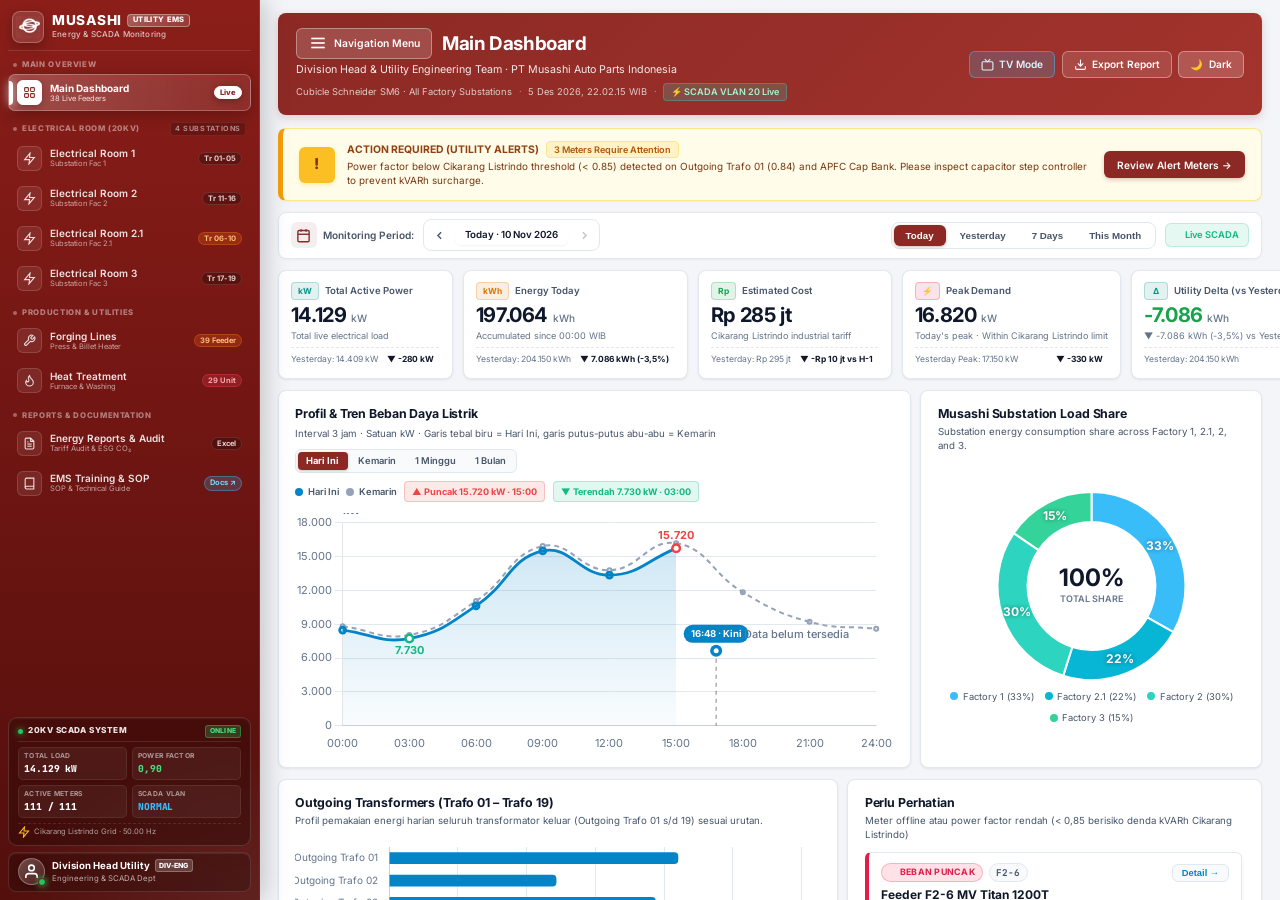
==== commit fe9424b1: "Implement load profile trend switcher, Perlu Perhatian cards, and CLD source view matching reference" ====
--- a/index.html
+++ b/index.html
@@ -493,26 +493,29 @@
         <!-- CHARTS GRID (24H & DONUT) -->
         <section class="charts-grid-row" aria-label="24-Hour Load Profile and Substation Distribution Charts">
           <div class="clean-card">
-            <div class="card-header-block" style="display:flex; justify-content:space-between; align-items:flex-start; flex-wrap:wrap; gap:0.5rem;">
-              <div>
-                <h2 class="card-title" id="chart24hTitle">24-Hour Load Profile: Today vs Yesterday</h2>
-                <p class="card-subtitle" id="chart24hSub">Total active power (kW). Solid blue: Today (Live) · Dashed gray: Yesterday.</p>
-              </div>
-              <div style="display:inline-flex; align-items:center; gap:0.5rem; font-size:0.72rem; font-weight:600; flex-wrap:wrap;">
-                <span style="display:inline-flex; align-items:center; gap:4px; color:#0284c7;">
-                  <span style="display:inline-block; width:12px; height:3px; background:#0284c7; border-radius:2px;"></span>
-                  Today
-                </span>
-                <span style="display:inline-flex; align-items:center; gap:4px; color:#94a3b8;">
-                  <span style="display:inline-block; width:12px; height:2px; border-top:2px dashed #94a3b8;"></span>
-                  Yesterday
-                </span>
-                <span style="display:inline-flex; align-items:center; gap:4px; background:rgba(239,68,68,0.12); color:#ef4444; border:1px solid rgba(239,68,68,0.25); border-radius:4px; padding:2px 7px; font-size:0.7rem; font-weight:700;">
-                  ▲ Peak: 15.720 kW
-                </span>
-                <span style="display:inline-flex; align-items:center; gap:4px; background:rgba(16,185,129,0.12); color:#10b981; border:1px solid rgba(16,185,129,0.25); border-radius:4px; padding:2px 7px; font-size:0.7rem; font-weight:700;">
-                  ▼ Terendah: 7.730 kW
-                </span>
+            <div class="chart-card-header-bar">
+              <div class="chart-header-row-top">
+                <div class="chart-header-titles">
+                  <h2 class="card-title" id="chart24hTitle">Profil &amp; Tren Beban Daya Listrik</h2>
+                  <p class="card-subtitle" id="chart24hSub">Interval 3 jam · Satuan kW · Garis tebal biru = Hari Ini, garis putus-putus abu-abu = Kemarin</p>
+                </div>
+                <!-- Timeframe Selector Tabs right on the Chart -->
+                <div class="chart-timeframe-switch" role="tablist" aria-label="Rentang Waktu Profil Beban">
+                  <button class="chart-time-pill active" data-chart-period="today">Hari Ini</button>
+                  <button class="chart-time-pill" data-chart-period="yesterday">Kemarin</button>
+                  <button class="chart-time-pill" data-chart-period="7days">1 Minggu</button>
+                  <button class="chart-time-pill" data-chart-period="month">1 Bulan</button>
+                </div>
+              </div>
+
+              <div class="chart-header-row-bottom">
+                <!-- Legend Pills & Peak/Min Badges (Matching Image 3) -->
+                <div class="chart-meta-badges">
+                  <span class="chart-legend-badge blue" id="chartLegendToday"><span class="chart-dot blue"></span> Hari Ini</span>
+                  <span class="chart-legend-badge gray" id="chartLegendPrev"><span class="chart-dot gray"></span> Kemarin</span>
+                  <span class="chart-stat-badge red" id="chartPeakBadge">▲ Puncak 15.720 kW · 15:00</span>
+                  <span class="chart-stat-badge green" id="chartMinBadge">▼ Terendah 7.730 kW · 03:00</span>
+                </div>
               </div>
             </div>
             <div class="line-chart-container">
@@ -565,30 +568,36 @@
 
           <div class="clean-card" id="attentionListCard">
             <div class="card-header-block">
-              <h2 class="card-title">Attention Required</h2>
-              <p class="card-subtitle">Offline meters or low power factor (&lt; 0.85 risks Cikarang Listrindo kVARh penalty).</p>
+              <h2 class="card-title">Perlu Perhatian</h2>
+              <p class="card-subtitle">Meter offline atau power factor rendah (&lt; 0,85 berisiko denda kVARh Cikarang Listrindo)</p>
             </div>
             <div class="attention-list-wrapper" id="attentionList">
               <!-- Dynamically populated by app.js -->
             </div>
+            <button class="btn-all-warnings" id="btnLihatSemuaPeringatan" onclick="window.filterAlertMeters ? window.filterAlertMeters() : null;">
+              Lihat semua peringatan (3)
+            </button>
           </div>
         </section>
 
-        <!-- ASET UTAMA: PENYULANG INCOMING CIKARANG LISTRINDO (CLD 001, CLD 003, CLD 005) -->
+        <!-- ASET UTAMA: PENYULANG INCOMING CIKARANG LISTRINDO (CLD 1, CLD 2, CLD 3) -->
         <section aria-label="Metering Incoming Cikarang Listrindo CLD">
-          <div class="card-header-block" style="margin-bottom:0.65rem; display:flex; justify-content:space-between; align-items:center; flex-wrap:wrap; gap:0.5rem;">
+          <div class="card-header-block" style="margin-bottom:0.75rem; display:flex; justify-content:space-between; align-items:center; flex-wrap:wrap; gap:0.5rem;">
             <div>
-              <h2 class="card-title">CLD (Cikarang Listrindo) — Daily Energy Source</h2>
-              <p class="card-subtitle">Main 20kV power &amp; energy metering from PT Cikarang Listrindo Tbk (CLD 1, CLD 2, CLD 3) that determines total daily plant consumption (kWh)</p>
+              <h2 class="card-title">CLD (Cikarang Listrindo) — Sumber Energi Harian</h2>
+              <p class="card-subtitle">Metering utama 20kV dari PT Cikarang Listrindo Tbk (CLD 1–3) yang menentukan total konsumsi harian pabrik (kWh)</p>
+            </div>
+            <div class="cld-summary-badge" id="cldSummaryBadge">
+              Σ CLD 1–3 = 15.400 kW · 197.064 kWh
             </div>
           </div>
 
           <div class="activity-cards-grid">
-            <!-- Activity Card 1: Incoming CLD 001 -->
-            <div class="activity-card-item" onclick="window.openMeterDetailById('CLD-001')" style="cursor:pointer;" title="Click to view 3-Phase R-S-T telemetry & Modbus registers for CLD 001">
+            <!-- Activity Card 1: Incoming CLD 1 -->
+            <div class="activity-card-item" onclick="window.openMeterDetailById('CLD-001')" style="cursor:pointer;" title="Lihat telemetri 3-Fasa R-S-T &amp; register Modbus CLD 1">
               <div class="activity-card-top">
-                <div class="activity-icon-box teal">
-                  <svg width="18" height="18" viewBox="0 0 24 24" fill="none" stroke="currentColor" stroke-width="2">
+                <div class="activity-icon-box blue">
+                  <svg width="18" height="18" viewBox="0 0 24 24" fill="none" stroke="currentColor" stroke-width="2.5">
                     <polygon points="13 2 3 14 12 14 11 22 21 10 12 10 13 2"></polygon>
                   </svg>
                 </div>
@@ -599,18 +608,18 @@
                 <div class="activity-kw-pill">3.940 <span>kW</span></div>
               </div>
               <div class="activity-metric-rows">
-                <div class="act-metric-row"><span>Energy Today</span><strong style="color:var(--text-primary); font-size:0.83rem;">49,704 kWh</strong></div>
-                <div class="act-metric-row"><span>Energy Yesterday</span><strong>51,600 kWh (▼ -1,896)</strong></div>
-                <div class="act-metric-row"><span>Medium Voltage</span><strong>20,000 V (TM 20kV)</strong></div>
-                <div class="act-metric-row"><span>Power Factor / Status</span><strong style="color:var(--color-green);">0.92 (Optimal)</strong></div>
-              </div>
-            </div>
-
-            <!-- Activity Card 2: Incoming CLD 003 -->
-            <div class="activity-card-item" onclick="window.openMeterDetailById('CLD-003')" style="cursor:pointer;" title="Click to view 3-Phase R-S-T telemetry & Modbus registers for CLD 003">
+                <div class="act-metric-row"><span>Energi hari ini</span><strong>49.704 kWh</strong></div>
+                <div class="act-metric-row"><span>Kemarin</span><strong>51.600 kWh <span class="cld-saving-delta">▼ 1.896</span></strong></div>
+                <div class="act-metric-row"><span>Tegangan menengah</span><strong>20.000 V</strong></div>
+                <div class="act-metric-row"><span>Power factor</span><strong style="color:var(--color-green);">0,92 <span class="cld-pf-optimal">● Optimal</span></strong></div>
+              </div>
+            </div>
+
+            <!-- Activity Card 2: Incoming CLD 2 -->
+            <div class="activity-card-item" onclick="window.openMeterDetailById('CLD-003')" style="cursor:pointer;" title="Lihat telemetri 3-Fasa R-S-T &amp; register Modbus CLD 2">
               <div class="activity-card-top">
                 <div class="activity-icon-box blue">
-                  <svg width="18" height="18" viewBox="0 0 24 24" fill="none" stroke="currentColor" stroke-width="2">
+                  <svg width="18" height="18" viewBox="0 0 24 24" fill="none" stroke="currentColor" stroke-width="2.5">
                     <polygon points="13 2 3 14 12 14 11 22 21 10 12 10 13 2"></polygon>
                   </svg>
                 </div>
@@ -621,18 +630,18 @@
                 <div class="activity-kw-pill">5.640 <span>kW</span></div>
               </div>
               <div class="activity-metric-rows">
-                <div class="act-metric-row"><span>Energy Today</span><strong style="color:var(--text-primary); font-size:0.83rem;">72,540 kWh</strong></div>
-                <div class="act-metric-row"><span>Energy Yesterday</span><strong>75,120 kWh (▼ -2,580)</strong></div>
-                <div class="act-metric-row"><span>Medium Voltage</span><strong>20,000 V (TM 20kV)</strong></div>
-                <div class="act-metric-row"><span>Power Factor / Status</span><strong style="color:var(--color-green);">0.93 (Optimal)</strong></div>
-              </div>
-            </div>
-
-            <!-- Activity Card 3: Incoming CLD 005 -->
-            <div class="activity-card-item" onclick="window.openMeterDetailById('CLD-005')" style="cursor:pointer;" title="Click to view 3-Phase R-S-T telemetry & Modbus registers for CLD 005">
+                <div class="act-metric-row"><span>Energi hari ini</span><strong>72.540 kWh</strong></div>
+                <div class="act-metric-row"><span>Kemarin</span><strong>75.120 kWh <span class="cld-saving-delta">▼ 2.580</span></strong></div>
+                <div class="act-metric-row"><span>Tegangan menengah</span><strong>20.000 V</strong></div>
+                <div class="act-metric-row"><span>Power factor</span><strong style="color:var(--color-green);">0,93 <span class="cld-pf-optimal">● Optimal</span></strong></div>
+              </div>
+            </div>
+
+            <!-- Activity Card 3: Incoming CLD 3 -->
+            <div class="activity-card-item" onclick="window.openMeterDetailById('CLD-005')" style="cursor:pointer;" title="Lihat telemetri 3-Fasa R-S-T &amp; register Modbus CLD 3">
               <div class="activity-card-top">
-                <div class="activity-icon-box orange">
-                  <svg width="18" height="18" viewBox="0 0 24 24" fill="none" stroke="currentColor" stroke-width="2">
+                <div class="activity-icon-box blue">
+                  <svg width="18" height="18" viewBox="0 0 24 24" fill="none" stroke="currentColor" stroke-width="2.5">
                     <polygon points="13 2 3 14 12 14 11 22 21 10 12 10 13 2"></polygon>
                   </svg>
                 </div>
@@ -643,10 +652,10 @@
                 <div class="activity-kw-pill">5.820 <span>kW</span></div>
               </div>
               <div class="activity-metric-rows">
-                <div class="act-metric-row"><span>Energy Today</span><strong style="color:var(--text-primary); font-size:0.83rem;">74,820 kWh</strong></div>
-                <div class="act-metric-row"><span>Energy Yesterday</span><strong>77,430 kWh (▼ -2,610)</strong></div>
-                <div class="act-metric-row"><span>Medium Voltage</span><strong>20,000 V (TM 20kV)</strong></div>
-                <div class="act-metric-row"><span>Power Factor / Status</span><strong style="color:var(--color-green);">0.94 (Optimal)</strong></div>
+                <div class="act-metric-row"><span>Energi hari ini</span><strong>74.820 kWh</strong></div>
+                <div class="act-metric-row"><span>Kemarin</span><strong>77.430 kWh <span class="cld-saving-delta">▼ 2.610</span></strong></div>
+                <div class="act-metric-row"><span>Tegangan menengah</span><strong>20.000 V</strong></div>
+                <div class="act-metric-row"><span>Power factor</span><strong style="color:var(--color-green);">0,94 <span class="cld-pf-optimal">● Optimal</span></strong></div>
               </div>
             </div>
           </div>
--- a/style.css
+++ b/style.css
@@ -1724,6 +1724,125 @@
   font-weight: 400;
 }
 
+/* ================= 8.1 DYNAMIC CHART CARD HEADER BAR ================= */
+.chart-card-header-bar {
+  display: flex;
+  flex-direction: column;
+  gap: 0.65rem;
+  margin-bottom: 0.85rem;
+}
+
+.chart-header-row-top {
+  display: flex;
+  justify-content: space-between;
+  align-items: flex-start;
+  flex-wrap: wrap;
+  gap: 0.6rem;
+}
+
+.chart-header-titles {
+  display: flex;
+  flex-direction: column;
+  gap: 0.15rem;
+}
+
+.chart-header-row-bottom {
+  display: flex;
+  justify-content: space-between;
+  align-items: center;
+  flex-wrap: wrap;
+  gap: 0.5rem;
+}
+
+.chart-timeframe-switch {
+  display: inline-flex;
+  align-items: center;
+  background: var(--bg-card-hover);
+  border: 1px solid var(--border-card);
+  border-radius: var(--radius-sm);
+  padding: 2px;
+  gap: 2px;
+}
+
+.chart-time-pill {
+  background: transparent;
+  border: none;
+  color: var(--text-secondary);
+  font-family: var(--font-sans);
+  font-size: 0.72rem;
+  font-weight: 600;
+  padding: 0.28rem 0.65rem;
+  border-radius: 4px;
+  cursor: pointer;
+  transition: all 0.15s ease;
+}
+
+.chart-time-pill:hover {
+  color: var(--text-primary);
+  background: rgba(255, 255, 255, 0.05);
+}
+
+.chart-time-pill.active {
+  background: var(--musashi-red);
+  color: #ffffff;
+  font-weight: 700;
+  box-shadow: 0 1px 3px rgba(0, 0, 0, 0.2);
+}
+
+.chart-meta-badges {
+  display: inline-flex;
+  align-items: center;
+  gap: 0.55rem;
+  font-size: 0.72rem;
+  font-weight: 600;
+  flex-wrap: wrap;
+}
+
+.chart-legend-badge {
+  display: inline-flex;
+  align-items: center;
+  gap: 5px;
+  font-size: 0.72rem;
+  font-weight: 600;
+  color: var(--text-secondary);
+}
+
+.chart-dot {
+  display: inline-block;
+  width: 8px;
+  height: 8px;
+  border-radius: 50%;
+}
+
+.chart-dot.blue {
+  background: #0284c7;
+}
+
+.chart-dot.gray {
+  background: #94a3b8;
+}
+
+.chart-stat-badge {
+  display: inline-flex;
+  align-items: center;
+  padding: 0.2rem 0.55rem;
+  border-radius: 4px;
+  font-size: 0.7rem;
+  font-weight: 700;
+}
+
+.chart-stat-badge.red {
+  background: rgba(239, 68, 68, 0.12);
+  color: #ef4444;
+  border: 1px solid rgba(239, 68, 68, 0.25);
+}
+
+.chart-stat-badge.green {
+  background: rgba(16, 185, 129, 0.12);
+  color: #10b981;
+  border: 1px solid rgba(16, 185, 129, 0.25);
+}
+
 .line-chart-container {
   height: 240px;
   position: relative;
@@ -1892,32 +2011,54 @@
   font-family: var(--font-mono);
   font-size: 0.72rem;
   font-weight: 700;
-  color: var(--color-blue);
-  background: rgba(56, 189, 248, 0.1);
-  border: 1px solid rgba(56, 189, 248, 0.25);
-  padding: 0.12rem 0.45rem;
-  border-radius: 4px;
+  color: var(--text-secondary);
+  background: var(--bg-card-hover);
+  border: 1px solid var(--border-card);
+  padding: 0.14rem 0.5rem;
+  border-radius: 9999px;
 }
 
 .btn-attention-action {
   display: inline-flex;
   align-items: center;
   gap: 0.25rem;
-  background: transparent;
+  background: var(--bg-card-hover);
   border: 1px solid var(--border-card);
-  color: var(--text-secondary);
+  color: var(--color-blue);
   font-size: 0.72rem;
   font-weight: 600;
-  padding: 0.2rem 0.55rem;
-  border-radius: 4px;
+  padding: 0.22rem 0.65rem;
+  border-radius: var(--radius-sm);
   cursor: pointer;
   transition: all 0.15s ease;
 }
 
 .btn-attention-action:hover {
+  background: rgba(56, 189, 248, 0.15);
+  color: #38bdf8;
+  border-color: #38bdf8;
+}
+
+.btn-all-warnings {
+  width: 100%;
+  margin-top: 0.75rem;
+  padding: 0.6rem 1rem;
   background: var(--bg-card-hover);
+  border: 1px solid var(--border-card);
+  border-radius: var(--radius-sm);
   color: var(--color-blue);
+  font-family: var(--font-sans);
+  font-size: 0.76rem;
+  font-weight: 700;
+  cursor: pointer;
+  text-align: center;
+  transition: all 0.2s ease;
+}
+
+.btn-all-warnings:hover {
+  background: rgba(56, 189, 248, 0.12);
   border-color: var(--color-blue);
+  color: #ffffff;
 }
 
 .attention-card-body {
@@ -1927,7 +2068,7 @@
 }
 
 .attention-title-text {
-  font-size: 0.84rem;
+  font-size: 0.92rem;
   font-weight: 700;
   color: var(--text-primary);
   line-height: 1.25;
@@ -1937,18 +2078,21 @@
   display: inline-flex;
   align-items: center;
   gap: 0.3rem;
-  font-size: 0.72rem;
-  color: var(--text-muted);
+  font-size: 0.74rem;
+  color: var(--text-secondary);
 }
 
 .attention-card-footer {
   background: var(--bg-card-hover);
-  border-radius: 4px;
-  padding: 0.45rem 0.65rem;
+  border-radius: 6px;
+  padding: 0.55rem 0.75rem;
   display: flex;
   flex-direction: column;
   gap: 0.25rem;
-  font-size: 0.72rem;
+  font-size: 0.74rem;
+  line-height: 1.4;
+  border: 1px solid var(--border-card);
+}
   line-height: 1.35;
   border: 1px solid var(--border-card);
 }
@@ -2061,7 +2205,7 @@
 }
 
 .activity-card-title {
-  font-size: 0.84rem;
+  font-size: 1.05rem;
   font-weight: 700;
   color: var(--text-primary);
   line-height: 1.2;
@@ -2074,20 +2218,46 @@
 
 .activity-kw-pill {
   margin-left: auto;
-  font-size: 0.85rem;
+  font-size: 1.28rem;
+  font-weight: 800;
+  color: var(--text-primary);
+  display: inline-flex;
+  align-items: baseline;
+  gap: 0.2rem;
+  white-space: nowrap;
+}
+
+.activity-kw-pill span {
+  font-size: 0.72rem;
+  font-weight: 600;
+  color: var(--text-muted);
+}
+
+.cld-summary-badge {
+  display: inline-flex;
+  align-items: center;
+  gap: 0.35rem;
+  font-family: var(--font-mono);
+  font-size: 0.75rem;
   font-weight: 700;
   color: var(--text-primary);
   background: var(--bg-card-hover);
   border: 1px solid var(--border-card);
-  padding: 2px 7px;
-  border-radius: 4px;
-  white-space: nowrap;
-}
-
-.activity-kw-pill span {
-  font-size: 0.68rem;
-  font-weight: 500;
-  color: var(--text-muted);
+  padding: 0.35rem 0.85rem;
+  border-radius: 9999px;
+  letter-spacing: 0.02em;
+}
+
+.cld-saving-delta {
+  color: var(--color-green);
+  font-weight: 700;
+  margin-left: 0.35rem;
+}
+
+.cld-pf-optimal {
+  color: var(--color-green);
+  font-weight: 700;
+  margin-left: 0.35rem;
 }
 
 .activity-metric-rows {
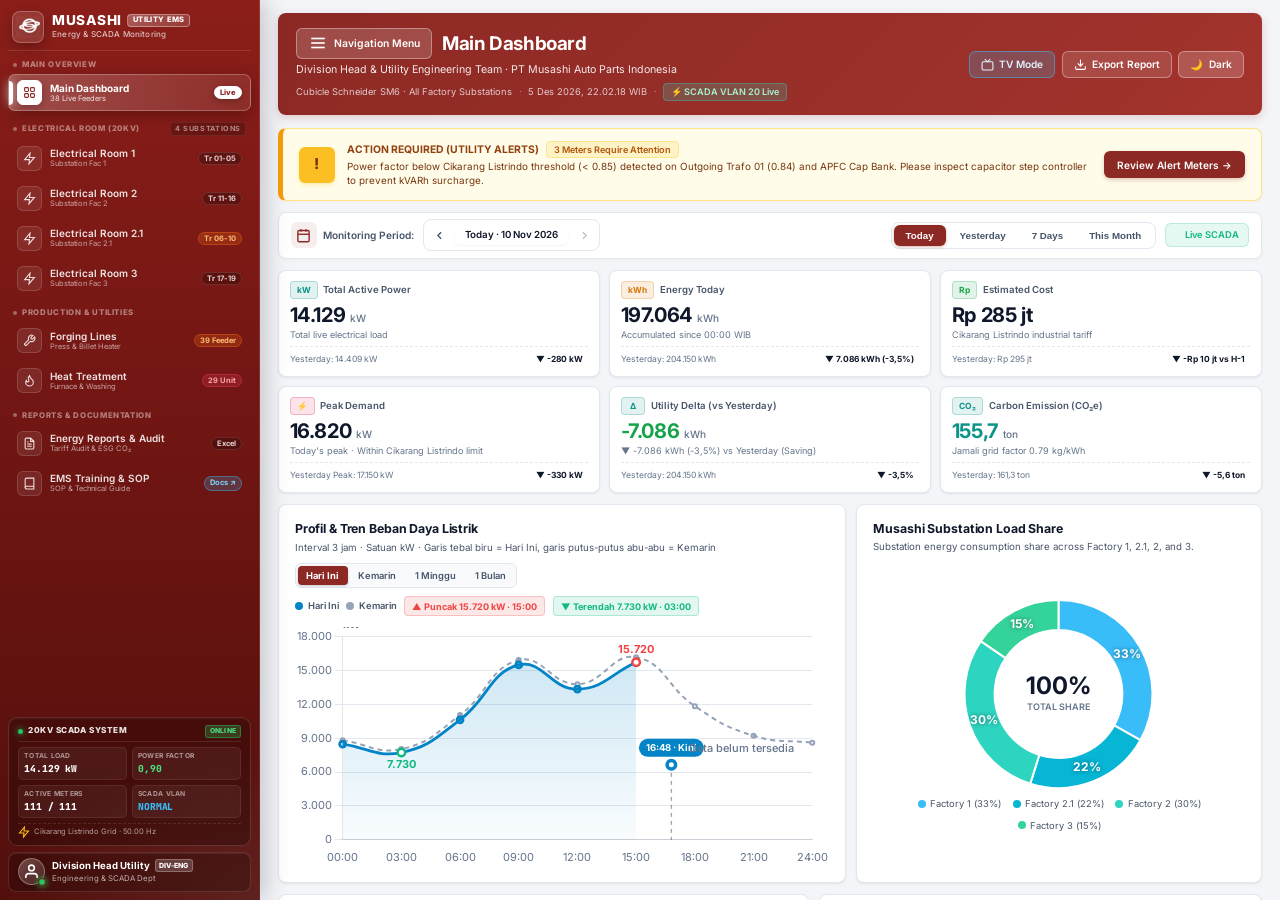
==== commit e9916136: "Fix KPI grid overflow to fit all viewports, remove attention list scrollbar, and make all alerts mod" ====
--- a/index.html
+++ b/index.html
@@ -574,7 +574,7 @@
             <div class="attention-list-wrapper" id="attentionList">
               <!-- Dynamically populated by app.js -->
             </div>
-            <button class="btn-all-warnings" id="btnLihatSemuaPeringatan" onclick="window.filterAlertMeters ? window.filterAlertMeters() : null;">
+            <button class="btn-all-warnings" id="btnLihatSemuaPeringatan" onclick="window.openAllAlertsModal ? window.openAllAlertsModal() : null;" title="Buka dialog lengkap 3 peringatan aktif (F2-6, TR-01, TR-12)">
               Lihat semua peringatan (3)
             </button>
           </div>
@@ -1567,6 +1567,42 @@
     </div>
   </div>
 
+  <!-- ================= MODAL: ALL ATTENTION ALERTS & ANOMALIES (INTERACTIVE & RESPONSIVE) ================= -->
+  <div class="modal-overlay" id="allAlertsModal">
+    <div class="modal-card" style="max-width: 760px;">
+      <div class="modal-header">
+        <div class="modal-title-wrap">
+          <h3 style="font-size:1.05rem; font-weight:700; color:var(--text-primary); display:flex; align-items:center; gap:0.5rem;">
+            <span style="color:var(--color-amber); font-size:1.2rem;">⚠️</span>
+            <span>Semua Peringatan &amp; Anomali Beban (3 Unit)</span>
+          </h3>
+          <p style="font-size:0.75rem; color:var(--text-secondary); margin:0.15rem 0 0 0;">
+            Daftar peralatan dengan deviasi power factor (&lt; 0,85 Cikarang Listrindo) atau beban puncak
+          </p>
+        </div>
+        <button class="modal-close-btn" onclick="window.closeAllModals()" title="Tutup (Esc)">✕</button>
+      </div>
+      <div class="modal-body" id="allAlertsModalBody" style="display:flex; flex-direction:column; gap:0.85rem; padding:1.25rem;">
+        <!-- Populated dynamically by app.js with live telemetry & buttons -->
+      </div>
+      <div class="modal-actions-bar" style="margin-top:0;">
+        <div class="modal-actions-left" style="display:flex; gap:0.5rem; flex-wrap:wrap;">
+          <button class="btn-action-telemetry" id="btnModalFilterTableAlerts" onclick="window.filterTableToAlerts()" title="Filter tabel direktori ke 3 unit ini">
+            <svg width="14" height="14" viewBox="0 0 24 24" fill="none" stroke="currentColor" stroke-width="2">
+              <circle cx="11" cy="11" r="8"></circle>
+              <line x1="21" y1="21" x2="16.65" y2="16.65"></line>
+            </svg>
+            Tampilkan 3 Meter di Tabel
+          </button>
+          <button class="btn-action-ping" onclick="window.exportToExcelWithCharts()" title="Unduh laporan excel">
+            📥 Unduh Log Peringatan
+          </button>
+        </div>
+        <button class="btn-action-close-red" onclick="window.closeAllModals()">✕ Tutup</button>
+      </div>
+    </div>
+  </div>
+
   <!-- Toast Notification Container -->
   <div class="toast-notification" id="appToast">
     <span id="toastIcon">✓</span>
--- a/style.css
+++ b/style.css
@@ -1275,22 +1275,29 @@
 /* ================= 7. KPI CARDS GRID ================= */
 .kpi-grid {
   display: grid;
-  grid-template-columns: repeat(6, 1fr);
+  grid-template-columns: repeat(6, minmax(0, 1fr));
   gap: 0.75rem;
   margin-bottom: 0.85rem;
+  width: 100%;
+  max-width: 100%;
+  box-sizing: border-box;
 }
 
 .kpi-card {
   background: var(--bg-card);
   border: 1px solid var(--border-card);
   border-radius: var(--radius-md);
-  padding: 0.85rem 0.95rem;
+  padding: 0.8rem 0.85rem;
   display: flex;
   flex-direction: column;
   justify-content: space-between;
   min-height: 88px;
+  min-width: 0;
+  width: 100%;
+  box-sizing: border-box;
   box-shadow: var(--shadow-card);
   transition: transform 0.15s ease, box-shadow 0.15s ease, border-color 0.15s ease;
+  overflow: hidden;
 }
 
 .kpi-card:hover {
@@ -1606,19 +1613,20 @@
   display: flex;
   align-items: center;
   justify-content: space-between;
-  gap: 0.35rem;
+  flex-wrap: wrap;
+  gap: 0.2rem 0.35rem;
   margin-top: 0.35rem;
   padding-top: 0.35rem;
   border-top: 1px dashed var(--border-card);
   font-size: 0.68rem;
+  min-width: 0;
 }
 
 .kpi-prev-val {
   color: var(--text-muted);
   font-size: 0.66rem;
   white-space: nowrap;
-  overflow: hidden;
-  text-overflow: ellipsis;
+  min-width: 0;
 }
 
 .kpi-delta-tag {
@@ -1904,9 +1912,9 @@
   display: flex;
   flex-direction: column;
   gap: 0.65rem;
-  max-height: 380px;
-  overflow-y: auto;
-  padding-right: 0.25rem;
+  max-height: none;
+  overflow: visible;
+  padding-right: 0;
 }
 
 .attention-card {
@@ -2093,9 +2101,6 @@
   line-height: 1.4;
   border: 1px solid var(--border-card);
 }
-  line-height: 1.35;
-  border: 1px solid var(--border-card);
-}
 
 .attention-alert-desc {
   color: var(--text-primary);
@@ -2667,6 +2672,82 @@
   transition: transform 0.2s ease;
 }
 
+/* ================= MODAL: ALL ATTENTION ALERTS & ANOMALIES ================= */
+.modal-alert-item {
+  background: var(--bg-card);
+  border: 1px solid var(--border-card);
+  border-left: 4px solid var(--color-amber);
+  border-radius: var(--radius-sm);
+  padding: 0.85rem 1rem;
+  display: flex;
+  flex-direction: column;
+  gap: 0.5rem;
+  transition: all 0.2s ease;
+  box-shadow: 0 1px 4px rgba(0, 0, 0, 0.04);
+}
+
+.modal-alert-item:hover {
+  border-color: rgba(245, 158, 11, 0.4);
+  border-left-color: var(--color-amber);
+  transform: translateY(-1px);
+  box-shadow: 0 4px 12px rgba(0, 0, 0, 0.08);
+}
+
+.modal-alert-item.critical {
+  border-left-color: var(--color-rose);
+}
+
+.modal-alert-item.critical:hover {
+  border-color: rgba(244, 63, 94, 0.4);
+  border-left-color: var(--color-rose);
+}
+
+.modal-alert-header {
+  display: flex;
+  align-items: center;
+  justify-content: space-between;
+  flex-wrap: wrap;
+  gap: 0.5rem;
+}
+
+.modal-alert-badges {
+  display: flex;
+  align-items: center;
+  gap: 0.45rem;
+  flex-wrap: wrap;
+}
+
+.modal-alert-quick-specs {
+  display: flex;
+  align-items: center;
+  gap: 0.5rem;
+  flex-wrap: wrap;
+  margin-top: 0.35rem;
+  margin-bottom: 0.35rem;
+}
+
+.alert-spec-chip {
+  background: var(--bg-card-hover);
+  border: 1px solid var(--border-card);
+  border-radius: 4px;
+  padding: 0.22rem 0.55rem;
+  font-size: 0.72rem;
+  color: var(--text-secondary);
+}
+
+.alert-spec-chip strong {
+  color: var(--text-primary);
+}
+
+.modal-alert-action-box {
+  background: var(--bg-card-hover);
+  border-radius: 6px;
+  padding: 0.45rem 0.75rem;
+  font-size: 0.73rem;
+  line-height: 1.4;
+  border: 1px solid var(--border-card);
+}
+
 /* ================= 13. MODE TV PABRIK ================= */
 body.tv-mode {
   background-color: #050811;
@@ -2697,10 +2778,10 @@
   overflow: hidden !important;
 }
 
-/* --- TABLET LANDSCAPE & DESKTOP COMPACT (<= 1200px) --- */
-@media (max-width: 1200px) {
+/* --- TABLET LANDSCAPE & DESKTOP COMPACT (<= 1440px) --- */
+@media (max-width: 1440px) {
   .kpi-grid {
-    grid-template-columns: repeat(3, 1fr);
+    grid-template-columns: repeat(3, minmax(0, 1fr)) !important;
     gap: 0.65rem;
   }
 
@@ -2773,7 +2854,7 @@
   }
 
   .kpi-grid {
-    grid-template-columns: repeat(3, 1fr);
+    grid-template-columns: repeat(3, minmax(0, 1fr)) !important;
     gap: 0.65rem;
   }
 
@@ -2848,6 +2929,14 @@
   width: 100%;
 }
 
+/* --- TABLET PORTRAIT / MID PHABLET (<= 860px) --- */
+@media (max-width: 860px) {
+  .kpi-grid {
+    grid-template-columns: repeat(2, minmax(0, 1fr)) !important;
+    gap: 0.55rem !important;
+  }
+}
+
 /* --- MOBILE & PHABLET PORTRAIT (<= 768px) --- */
 @media (max-width: 768px) {
   .app-main-content {
@@ -3087,8 +3176,8 @@
   }
 
   .kpi-grid {
-    grid-template-columns: repeat(2, 1fr);
-    gap: 0.45rem;
+    grid-template-columns: repeat(2, minmax(0, 1fr)) !important;
+    gap: 0.45rem !important;
   }
 
   .kpi-card {
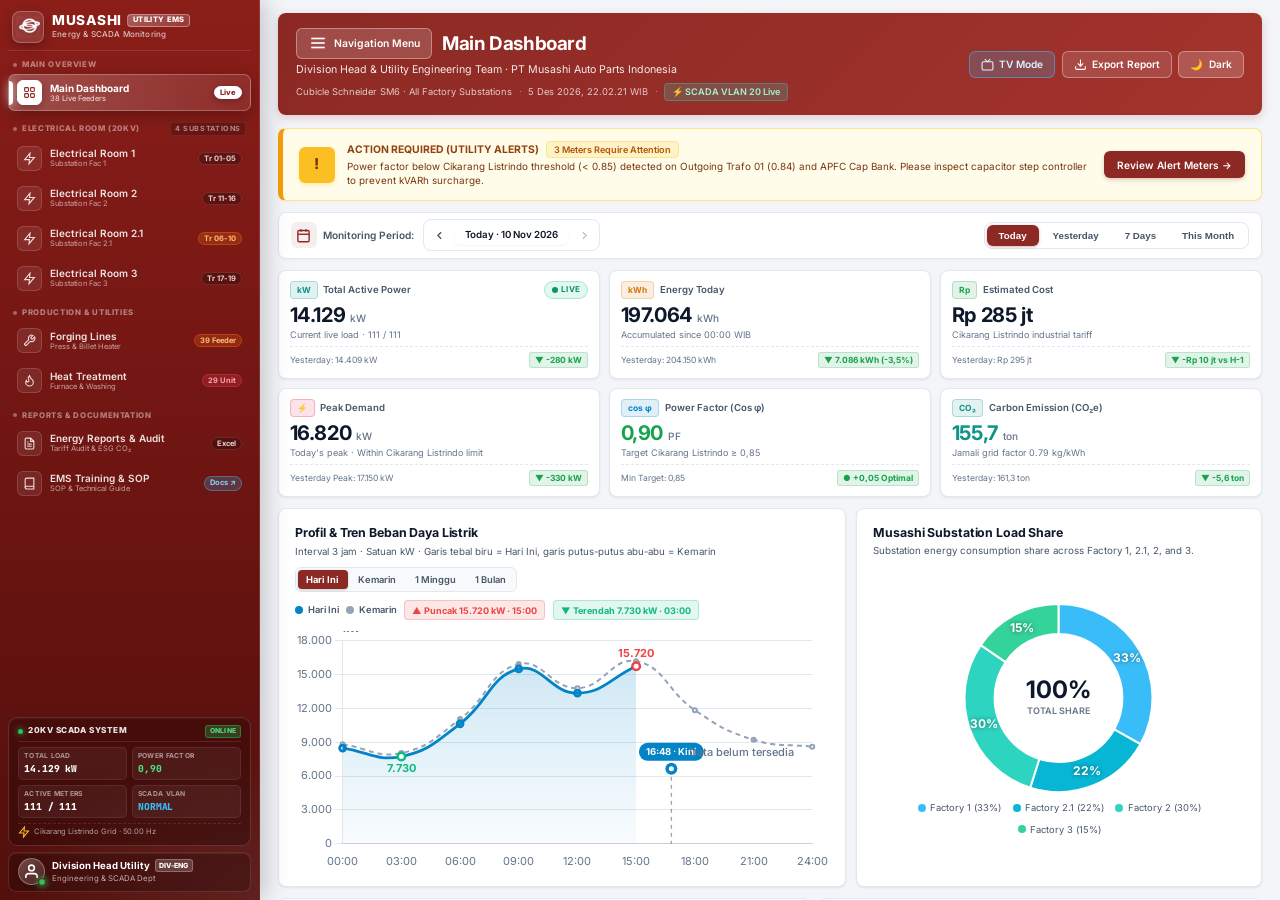
==== commit 84a01bc3: "Add Cos phi KPI card and merge Live badge into Total Active Power KPI" ====
--- a/index.html
+++ b/index.html
@@ -378,27 +378,28 @@
               <button class="timeframe-pill" data-period="7days">7 Days</button>
               <button class="timeframe-pill" data-period="month">This Month</button>
             </div>
-
-            <div class="monitoring-live-badge" id="monitoringLiveBadge">
-              <span class="pulse-indicator"></span>
-              <span id="monitoringStatusText">Live SCADA</span>
-            </div>
           </div>
         </section>
 
-        <!-- KPI CARDS ROW (DILENGKAPI DATA HARI SEBELUMNYA & SELISIH PEMAKAIAN) -->
+        <!-- KPI CARDS ROW (DILENGKAPI COS PHI & LIVE DIGABUNG KE CURRENT ACTIVE POWER) -->
         <section class="kpi-grid" aria-label="Plant-Wide Power and Energy Summary">
-          <!-- Card 1: Total Active Power -->
-          <div class="kpi-card">
-            <div class="kpi-top-row">
-              <span class="kpi-icon-pill kpi-icon-teal">kW</span>
-              <div class="kpi-title" id="kpiDayaTitle">Total Active Power</div>
+          <!-- Card 1: Total Active Power (Current + Live Combined) -->
+          <div class="kpi-card">
+            <div class="kpi-top-row" style="justify-content: space-between;">
+              <div style="display:flex; align-items:center; gap:0.45rem; min-width:0;">
+                <span class="kpi-icon-pill kpi-icon-teal">kW</span>
+                <div class="kpi-title" id="kpiDayaTitle">Total Active Power</div>
+              </div>
+              <span class="kpi-live-chip" id="monitoringLiveBadge" title="Status telemetri SCADA saat ini">
+                <span class="pulse-indicator"></span>
+                <span id="monitoringStatusText">LIVE</span>
+              </span>
             </div>
             <div class="kpi-value-row">
               <span class="kpi-value" id="kpiDayaVal">14.129</span>
               <span class="kpi-unit">kW</span>
             </div>
-            <div class="kpi-subtitle" id="kpiDayaSub">Total live electrical load</div>
+            <div class="kpi-subtitle" id="kpiDayaSub">Current live load · 111/111 online</div>
             <div class="kpi-comparison-row">
               <span class="kpi-prev-val" id="kpiDayaPrev">Yesterday: 14,409 kW</span>
               <span class="kpi-delta-tag delta-down" id="kpiDayaDelta">▼ -280 kW</span>
@@ -455,20 +456,20 @@
             </div>
           </div>
 
-          <!-- Card 5: Utility Delta (vs Yesterday) -->
-          <div class="kpi-card" id="kpiCardUtilitas">
+          <!-- Card 5: Power Factor (Cos φ) -->
+          <div class="kpi-card" id="kpiCardCosphi">
             <div class="kpi-top-row">
-              <span class="kpi-icon-pill kpi-icon-teal" style="font-weight:700;">Δ</span>
-              <div class="kpi-title" id="kpiUtilTitle">Utility Delta (vs Yesterday)</div>
+              <span class="kpi-icon-pill kpi-icon-blue" style="font-weight:700;">cos φ</span>
+              <div class="kpi-title" id="kpiPfTitle">Power Factor (Cos φ)</div>
             </div>
             <div class="kpi-value-row">
-              <span class="kpi-value" id="kpiUtilVal" style="color:var(--color-green);">-7.086</span>
-              <span class="kpi-unit" id="kpiUtilUnit">kWh</span>
-            </div>
-            <div class="kpi-subtitle" id="kpiUtilSub">▼ -3.5% vs Yesterday (Saving)</div>
+              <span class="kpi-value" id="kpiPfVal" style="color:var(--color-green);">0,90</span>
+              <span class="kpi-unit" id="kpiPfUnit">PF</span>
+            </div>
+            <div class="kpi-subtitle" id="kpiPfSub">Target Cikarang Listrindo ≥ 0,85</div>
             <div class="kpi-comparison-row">
-              <span class="kpi-prev-val" id="kpiUtilPrev">Yesterday: 204,150 kWh</span>
-              <span class="kpi-delta-tag delta-down" id="kpiUtilDelta">▼ -3.5%</span>
+              <span class="kpi-prev-val" id="kpiPfPrev">Min Target: 0,85</span>
+              <span class="kpi-delta-tag delta-down" id="kpiPfDelta">● +0,05 Optimal</span>
             </div>
           </div>
 
--- a/style.css
+++ b/style.css
@@ -1558,6 +1558,42 @@
   color: #ffffff;
 }
 
+.kpi-live-chip {
+  display: inline-flex;
+  align-items: center;
+  gap: 0.28rem;
+  padding: 2px 7px;
+  border-radius: 999px;
+  font-size: 0.62rem;
+  font-weight: 700;
+  letter-spacing: 0.03em;
+  flex-shrink: 0;
+  background: rgba(16, 185, 129, 0.12);
+  color: #059669;
+  border: 1px solid rgba(16, 185, 129, 0.28);
+}
+
+.kpi-live-chip .pulse-indicator {
+  background: currentColor;
+}
+
+body.dark-theme .kpi-live-chip {
+  background: rgba(52, 211, 153, 0.14);
+  color: #34d399;
+  border-color: rgba(52, 211, 153, 0.3);
+}
+
+.kpi-live-chip.status-offline {
+  background: rgba(100, 116, 139, 0.12);
+  color: var(--text-secondary);
+  border-color: var(--border-card);
+}
+
+.kpi-live-chip.status-offline .pulse-indicator {
+  animation: none;
+  opacity: 0.5;
+}
+
 .monitoring-live-badge {
   display: inline-flex;
   align-items: center;
@@ -1571,7 +1607,43 @@
   border: 1px solid rgba(16, 185, 129, 0.2);
 }
 
-body.dark-theme .monitoring-live-badge {
+body.dark-theme .kpi-live-chip {
+  display: inline-flex;
+  align-items: center;
+  gap: 0.28rem;
+  padding: 2px 7px;
+  border-radius: 999px;
+  font-size: 0.62rem;
+  font-weight: 700;
+  letter-spacing: 0.03em;
+  flex-shrink: 0;
+  background: rgba(16, 185, 129, 0.12);
+  color: #059669;
+  border: 1px solid rgba(16, 185, 129, 0.28);
+}
+
+.kpi-live-chip .pulse-indicator {
+  background: currentColor;
+}
+
+body.dark-theme .kpi-live-chip {
+  background: rgba(52, 211, 153, 0.14);
+  color: #34d399;
+  border-color: rgba(52, 211, 153, 0.3);
+}
+
+.kpi-live-chip.status-offline {
+  background: rgba(100, 116, 139, 0.12);
+  color: var(--text-secondary);
+  border-color: var(--border-card);
+}
+
+.kpi-live-chip.status-offline .pulse-indicator {
+  animation: none;
+  opacity: 0.5;
+}
+
+.monitoring-live-badge {
   background: rgba(52, 211, 153, 0.12);
   color: #34d399;
   border-color: rgba(52, 211, 153, 0.25);
@@ -1640,28 +1712,50 @@
   white-space: nowrap;
 }
 
-.kpi-delta-tag.delta-down {
+.kpi-delta-tag.delta-down,
+.kpi-delta-tag.down {
   background: rgba(22, 163, 74, 0.12);
   color: #16a34a;
   border: 1px solid rgba(22, 163, 74, 0.2);
 }
 
-body.dark-theme .kpi-delta-tag.delta-down {
+body.dark-theme .kpi-delta-tag.delta-down,
+body.dark-theme .kpi-delta-tag.down {
   color: #4ade80;
   background: rgba(74, 222, 128, 0.15);
   border-color: rgba(74, 222, 128, 0.25);
 }
 
-.kpi-delta-tag.delta-up {
+.kpi-delta-tag.delta-up,
+.kpi-delta-tag.up {
   background: rgba(225, 29, 72, 0.12);
   color: #e11d48;
   border: 1px solid rgba(225, 29, 72, 0.2);
 }
 
-body.dark-theme .kpi-delta-tag.delta-up {
+body.dark-theme .kpi-delta-tag.delta-up,
+body.dark-theme .kpi-delta-tag.up {
   color: #fb7185;
   background: rgba(251, 113, 133, 0.15);
   border-color: rgba(251, 113, 133, 0.25);
+}
+
+.kpi-delta-tag.warn {
+  background: rgba(217, 119, 6, 0.12);
+  color: #d97706;
+  border: 1px solid rgba(217, 119, 6, 0.25);
+}
+
+body.dark-theme .kpi-delta-tag.warn {
+  color: #fbbf24;
+  background: rgba(251, 191, 36, 0.15);
+  border-color: rgba(251, 191, 36, 0.3);
+}
+
+.kpi-delta-tag.neutral {
+  background: rgba(100, 116, 139, 0.12);
+  color: var(--text-secondary);
+  border: 1px solid var(--border-card);
 }
 
 /* Table Delta Badges */
@@ -3329,7 +3423,43 @@
     font-size: 0.70rem !important;
   }
 
-  .monitoring-live-badge {
+  .kpi-live-chip {
+  display: inline-flex;
+  align-items: center;
+  gap: 0.28rem;
+  padding: 2px 7px;
+  border-radius: 999px;
+  font-size: 0.62rem;
+  font-weight: 700;
+  letter-spacing: 0.03em;
+  flex-shrink: 0;
+  background: rgba(16, 185, 129, 0.12);
+  color: #059669;
+  border: 1px solid rgba(16, 185, 129, 0.28);
+}
+
+.kpi-live-chip .pulse-indicator {
+  background: currentColor;
+}
+
+body.dark-theme .kpi-live-chip {
+  background: rgba(52, 211, 153, 0.14);
+  color: #34d399;
+  border-color: rgba(52, 211, 153, 0.3);
+}
+
+.kpi-live-chip.status-offline {
+  background: rgba(100, 116, 139, 0.12);
+  color: var(--text-secondary);
+  border-color: var(--border-card);
+}
+
+.kpi-live-chip.status-offline .pulse-indicator {
+  animation: none;
+  opacity: 0.5;
+}
+
+.monitoring-live-badge {
     padding: 2px 7px !important;
     font-size: 0.68rem !important;
   }
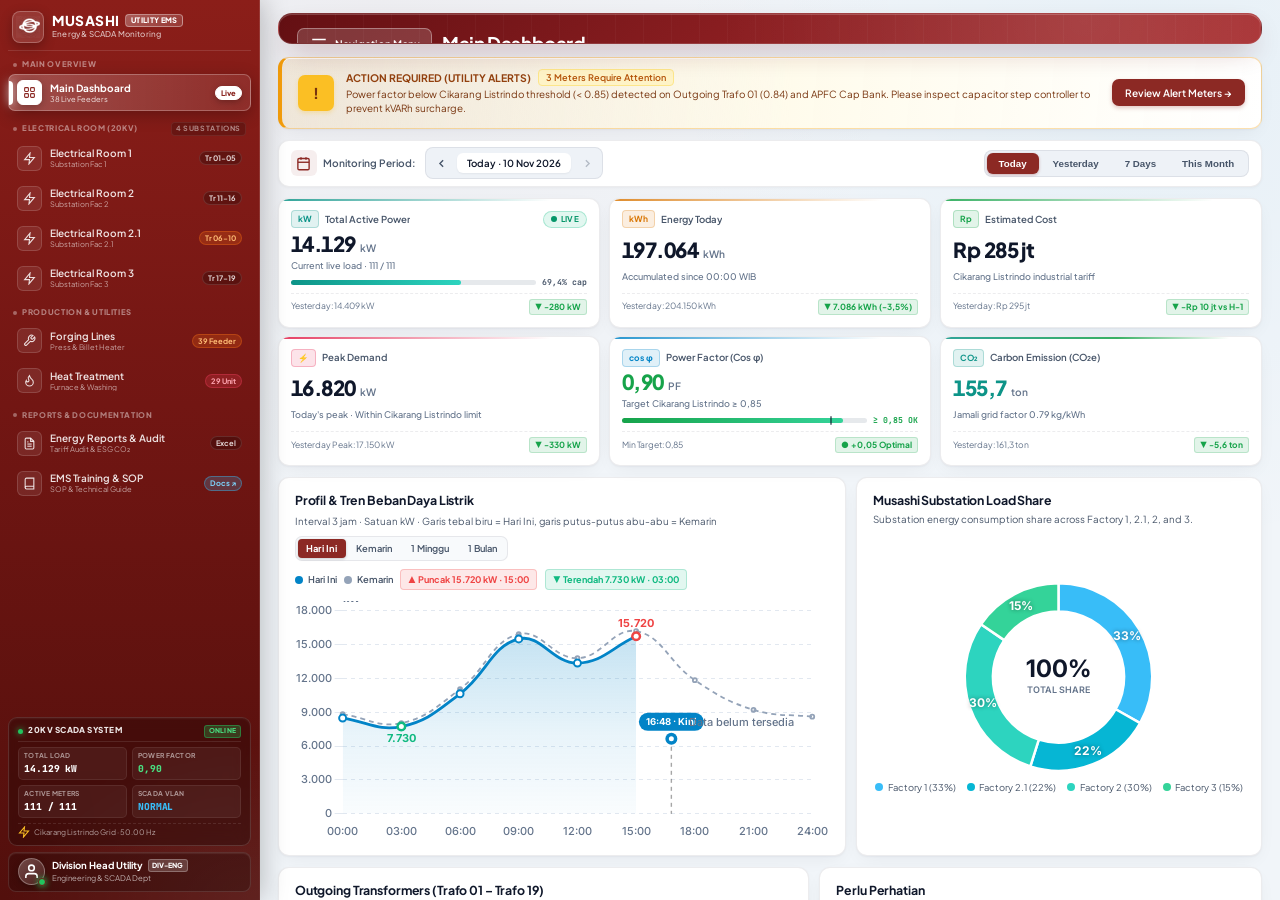
==== commit 3ea77b2a: "Upgrade dashboard to luxury enterprise UI with micro-gauges, precision typography, tabular numerals," ====
--- a/index.html
+++ b/index.html
@@ -400,6 +400,12 @@
               <span class="kpi-unit">kW</span>
             </div>
             <div class="kpi-subtitle" id="kpiDayaSub">Current live load · 111/111 online</div>
+            <div class="kpi-micro-meter" title="Kapasitas beban substation aktif">
+              <div class="kpi-micro-track">
+                <div class="kpi-micro-fill teal" id="kpiLoadMeterFill" style="width: 69.4%;"></div>
+              </div>
+              <span class="kpi-micro-pct" id="kpiLoadMeterPct">69,4% cap</span>
+            </div>
             <div class="kpi-comparison-row">
               <span class="kpi-prev-val" id="kpiDayaPrev">Yesterday: 14,409 kW</span>
               <span class="kpi-delta-tag delta-down" id="kpiDayaDelta">▼ -280 kW</span>
@@ -467,6 +473,13 @@
               <span class="kpi-unit" id="kpiPfUnit">PF</span>
             </div>
             <div class="kpi-subtitle" id="kpiPfSub">Target Cikarang Listrindo ≥ 0,85</div>
+            <div class="kpi-micro-meter" title="Indikator kepatuhan Cos φ (batas minimum 0,85)">
+              <div class="kpi-micro-track">
+                <div class="kpi-micro-fill green" id="kpiPfMeterFill" style="width: 90%;"></div>
+                <span class="kpi-micro-threshold" style="left: 85%;" title="Batas minimum 0,85"></span>
+              </div>
+              <span class="kpi-micro-pct" id="kpiPfMeterPct">≥ 0,85 OK</span>
+            </div>
             <div class="kpi-comparison-row">
               <span class="kpi-prev-val" id="kpiPfPrev">Min Target: 0,85</span>
               <span class="kpi-delta-tag delta-down" id="kpiPfDelta">● +0,05 Optimal</span>
--- a/style.css
+++ b/style.css
@@ -4,20 +4,21 @@
    Theme: Musashi Corporate Crimson Red (Dual: Light & SCADA Dark)
    ======================================================== */
 
-@import url('https://fonts.googleapis.com/css2?family=Inter:wght@400;500;600;700;800&family=JetBrains+Mono:wght@400;500;600;700&display=swap');
+@import url('https://fonts.googleapis.com/css2?family=Inter:wght@400;500;600;700;800&family=JetBrains+Mono:wght@400;500;600;700&family=Plus+Jakarta+Sans:wght@500;600;700;800&display=swap');
 
 :root {
   /* Musashi Signature Corporate Colors */
-  --musashi-red-dark: #7a151b;
+  --musashi-red-dark: #641013;
   --musashi-red: #8c2924;
-  --musashi-red-crimson: #932b2c;
-  --musashi-red-bright: #a3332d;
+  --musashi-red-crimson: #9b2626;
+  --musashi-red-bright: #ad2f2f;
   --musashi-red-active: #b75759;
   --musashi-red-light: rgba(147, 43, 44, 0.12);
 
-  /* Corporate Light Theme (Default - Matches Screenshot) */
-  --bg-app: #f4f5f9;
-  --bg-sidebar: #932b2c;
+  /* Executive Light Theme */
+  --bg-app: #f1f5f9;
+  --bg-canvas: #eef2f7;
+  --bg-sidebar: #8b1e19;
   --bg-sidebar-hover: rgba(255, 255, 255, 0.12);
   --bg-sidebar-active: #b75759;
   --border-sidebar: rgba(255, 255, 255, 0.14);
@@ -25,10 +26,10 @@
   --bg-card: #ffffff;
   --bg-card-hover: #f8fafc;
   --bg-input: #ffffff;
-  --border-card: #e2e8f0;
-  --border-card-subtle: #cbd5e1;
-  --shadow-card: 0 1px 3px rgba(0, 0, 0, 0.05), 0 1px 2px rgba(0, 0, 0, 0.03);
-  --shadow-card-hover: 0 4px 8px -1px rgba(0, 0, 0, 0.08), 0 2px 4px -2px rgba(0, 0, 0, 0.05);
+  --border-card: rgba(15, 23, 42, 0.08);
+  --border-card-subtle: rgba(15, 23, 42, 0.15);
+  --shadow-card: 0 1px 2px rgba(15, 23, 42, 0.04), 0 6px 20px -6px rgba(15, 23, 42, 0.07), inset 0 1px 0 rgba(255, 255, 255, 0.9);
+  --shadow-card-hover: 0 4px 12px rgba(15, 23, 42, 0.07), 0 14px 28px -8px rgba(15, 23, 42, 0.12);
 
   --text-primary: #0f172a;
   --text-secondary: #475569;
@@ -46,30 +47,31 @@
   --color-purple: #9333ea;
 
   /* Fonts & Sizing */
-  --font-sans: 'Inter', -apple-system, BlinkMacSystemFont, 'Segoe UI', Roboto, sans-serif;
+  --font-sans: 'Plus Jakarta Sans', 'Inter', -apple-system, BlinkMacSystemFont, 'Segoe UI', Roboto, sans-serif;
   --font-mono: 'JetBrains Mono', SFMono-Regular, Menlo, Monaco, Consolas, monospace;
 
   --sidebar-width: 260px;
-  --radius-sm: 6px;
-  --radius-md: 8px;
-  --radius-lg: 12px;
-}
-
-/* Dark Theme Variables (SCADA Night Mode) */
+  --radius-sm: 7px;
+  --radius-md: 11px;
+  --radius-lg: 14px;
+}
+
+/* Dark Theme Variables (SCADA Control Room Night Mode) */
 body.dark-theme {
-  --bg-app: #0b111e;
-  --bg-sidebar: #121824;
+  --bg-app: #070c17;
+  --bg-canvas: #0b1222;
+  --bg-sidebar: #0e1422;
   --bg-sidebar-hover: rgba(255, 255, 255, 0.08);
   --bg-sidebar-active: #8c2924;
   --border-sidebar: rgba(255, 255, 255, 0.08);
 
-  --bg-card: #131d2e;
-  --bg-card-hover: #17243a;
-  --bg-input: #0f172a;
-  --border-card: rgba(255, 255, 255, 0.08);
-  --border-card-subtle: rgba(255, 255, 255, 0.15);
-  --shadow-card: 0 2px 6px rgba(0, 0, 0, 0.25);
-  --shadow-card-hover: 0 4px 12px rgba(0, 0, 0, 0.35);
+  --bg-card: #0f172a;
+  --bg-card-hover: #16213a;
+  --bg-input: #0b1222;
+  --border-card: rgba(148, 163, 184, 0.13);
+  --border-card-subtle: rgba(148, 163, 184, 0.24);
+  --shadow-card: 0 2px 8px rgba(0, 0, 0, 0.32), 0 10px 24px -8px rgba(0, 0, 0, 0.45), inset 0 1px 0 rgba(255, 255, 255, 0.05);
+  --shadow-card-hover: 0 8px 24px rgba(0, 0, 0, 0.5), inset 0 1px 0 rgba(255, 255, 255, 0.08);
 
   --text-primary: #f8fafc;
   --text-secondary: #94a3b8;
@@ -740,7 +742,39 @@
   display: flex;
   flex-direction: column;
   gap: 1rem;
+  background-color: var(--bg-app);
+  background-image:
+    radial-gradient(circle at 12% 0%, rgba(140, 41, 36, 0.04) 0%, transparent 42%),
+    radial-gradient(circle at 88% 8%, rgba(2, 132, 199, 0.045) 0%, transparent 40%);
   transition: margin-left 0.28s cubic-bezier(0.16, 1, 0.3, 1), width 0.28s cubic-bezier(0.16, 1, 0.3, 1);
+}
+
+body.dark-theme .app-main-content {
+  background-image:
+    radial-gradient(circle at 14% 0%, rgba(140, 41, 36, 0.08) 0%, transparent 42%),
+    radial-gradient(circle at 88% 10%, rgba(56, 189, 248, 0.06) 0%, transparent 42%);
+}
+
+.app-main-content::-webkit-scrollbar,
+.clean-table-responsive::-webkit-scrollbar {
+  width: 7px;
+  height: 7px;
+}
+
+.app-main-content::-webkit-scrollbar-track,
+.clean-table-responsive::-webkit-scrollbar-track {
+  background: transparent;
+}
+
+.app-main-content::-webkit-scrollbar-thumb,
+.clean-table-responsive::-webkit-scrollbar-thumb {
+  background: rgba(100, 116, 139, 0.25);
+  border-radius: 9999px;
+}
+
+.app-main-content::-webkit-scrollbar-thumb:hover,
+.clean-table-responsive::-webkit-scrollbar-thumb:hover {
+  background: rgba(100, 116, 139, 0.45);
 }
 
 /* When sidebar collapsed on desktop, main content expands to 100% */
@@ -755,16 +789,35 @@
   position: sticky;
   top: 0;
   z-index: 50;
-  background: linear-gradient(135deg, var(--musashi-red) 0%, var(--musashi-red-bright) 100%);
-  border-radius: var(--radius-md);
-  padding: 1.15rem 1.45rem;
+  background: linear-gradient(135deg, #641013 0%, #8b1e21 48%, #a62b2d 100%);
+  border: 1px solid rgba(255, 255, 255, 0.14);
+  border-radius: var(--radius-lg);
+  padding: 1.1rem 1.45rem;
   color: #ffffff;
   display: flex;
   justify-content: space-between;
   align-items: center;
   flex-wrap: wrap;
   gap: 1rem;
-  box-shadow: 0 3px 10px rgba(140, 41, 36, 0.2);
+  overflow: hidden;
+  box-shadow: 0 12px 28px -10px rgba(100, 16, 19, 0.45), inset 0 1px 0 rgba(255, 255, 255, 0.2);
+}
+
+.musashi-header-banner::after {
+  content: '';
+  position: absolute;
+  inset: 0;
+  background:
+    radial-gradient(circle at 82% 20%, rgba(255, 255, 255, 0.13) 0%, transparent 45%),
+    linear-gradient(90deg, rgba(255, 255, 255, 0.03) 1px, transparent 1px);
+  background-size: 100% 100%, 28px 28px;
+  pointer-events: none;
+  z-index: 0;
+}
+
+.musashi-header-banner > * {
+  position: relative;
+  z-index: 1;
 }
 
 .banner-left {
@@ -1160,9 +1213,9 @@
 
 /* ================= 6. ALERT ACTION BANNER ================= */
 .alert-action-banner {
-  background: #fffdea;
-  border: 1px solid #fde68a;
-  border-left: 5px solid #f59e0b;
+  background: linear-gradient(95deg, rgba(245, 158, 11, 0.11) 0%, rgba(255, 251, 235, 0.96) 52%, #ffffff 100%);
+  border: 1px solid rgba(245, 158, 11, 0.32);
+  border-left: 4px solid #f59e0b;
   border-radius: var(--radius-md);
   padding: 0.9rem 1.25rem;
   display: flex;
@@ -1170,14 +1223,14 @@
   align-items: center;
   flex-wrap: wrap;
   gap: 1rem;
-  box-shadow: 0 1px 3px rgba(245, 158, 11, 0.08);
+  box-shadow: var(--shadow-card);
   margin-bottom: 0.85rem;
 }
 
 body.dark-theme .alert-action-banner {
-  background: rgba(245, 158, 11, 0.08);
-  border: 1px solid rgba(245, 158, 11, 0.25);
-  border-left: 5px solid #f59e0b;
+  background: linear-gradient(95deg, rgba(245, 158, 11, 0.13) 0%, rgba(15, 23, 42, 0.95) 65%);
+  border: 1px solid rgba(245, 158, 11, 0.28);
+  border-left: 4px solid #f59e0b;
 }
 
 .alert-banner-left {
@@ -1284,26 +1337,58 @@
 }
 
 .kpi-card {
+  position: relative;
   background: var(--bg-card);
   border: 1px solid var(--border-card);
   border-radius: var(--radius-md);
-  padding: 0.8rem 0.85rem;
+  padding: 0.9rem 0.95rem;
   display: flex;
   flex-direction: column;
   justify-content: space-between;
-  min-height: 88px;
+  min-height: 98px;
   min-width: 0;
   width: 100%;
   box-sizing: border-box;
   box-shadow: var(--shadow-card);
-  transition: transform 0.15s ease, box-shadow 0.15s ease, border-color 0.15s ease;
+  transition: transform 0.2s cubic-bezier(0.16, 1, 0.3, 1), box-shadow 0.2s ease, border-color 0.2s ease;
   overflow: hidden;
+}
+
+.kpi-card::before {
+  content: '';
+  position: absolute;
+  top: 0;
+  left: 0;
+  right: 0;
+  height: 2.5px;
+  opacity: 0.85;
+  background: linear-gradient(90deg, var(--color-teal), transparent 85%);
+}
+
+.kpi-card:nth-child(2)::before {
+  background: linear-gradient(90deg, var(--color-amber), transparent 85%);
+}
+
+.kpi-card:nth-child(3)::before {
+  background: linear-gradient(90deg, var(--color-green), transparent 85%);
+}
+
+.kpi-card:nth-child(4)::before {
+  background: linear-gradient(90deg, var(--color-rose), transparent 85%);
+}
+
+.kpi-card:nth-child(5)::before {
+  background: linear-gradient(90deg, var(--color-blue), transparent 85%);
+}
+
+.kpi-card:nth-child(6)::before {
+  background: linear-gradient(90deg, var(--color-teal), var(--color-green) 55%, transparent 90%);
 }
 
 .kpi-card:hover {
   border-color: var(--border-card-subtle);
   box-shadow: var(--shadow-card-hover);
-  transform: translateY(-1px);
+  transform: translateY(-2px);
 }
 
 .kpi-top-row {
@@ -1372,26 +1457,85 @@
 }
 
 .kpi-value {
-  font-size: 1.55rem;
-  font-weight: 700;
+  font-size: 1.6rem;
+  font-weight: 800;
   color: var(--text-primary);
   line-height: 1.1;
-  letter-spacing: -0.02em;
+  letter-spacing: -0.025em;
+  font-variant-numeric: tabular-nums;
 }
 
 .kpi-unit {
   font-size: 0.78rem;
-  font-weight: 500;
+  font-weight: 600;
   color: var(--text-muted);
 }
 
 .kpi-subtitle {
   font-size: 0.7rem;
   color: var(--text-muted);
-  font-weight: 400;
+  font-weight: 500;
   white-space: nowrap;
   overflow: hidden;
   text-overflow: ellipsis;
+}
+
+/* Precision Micro-Gauge Inside KPI Cards */
+.kpi-micro-meter {
+  display: flex;
+  align-items: center;
+  gap: 0.45rem;
+  margin-top: 0.38rem;
+}
+
+.kpi-micro-track {
+  position: relative;
+  flex: 1;
+  height: 5px;
+  background: rgba(100, 116, 139, 0.16);
+  border-radius: 999px;
+  overflow: visible;
+}
+
+body.dark-theme .kpi-micro-track {
+  background: rgba(148, 163, 184, 0.14);
+}
+
+.kpi-micro-fill {
+  height: 100%;
+  border-radius: 999px;
+  transition: width 0.5s cubic-bezier(0.16, 1, 0.3, 1);
+}
+
+.kpi-micro-fill.teal {
+  background: linear-gradient(90deg, #0d9488, #2dd4bf);
+}
+
+.kpi-micro-fill.green {
+  background: linear-gradient(90deg, #16a34a, #34d399);
+}
+
+.kpi-micro-fill.amber {
+  background: linear-gradient(90deg, #d97706, #fbbf24);
+}
+
+.kpi-micro-threshold {
+  position: absolute;
+  top: -2px;
+  bottom: -2px;
+  width: 2px;
+  background: var(--text-primary);
+  opacity: 0.55;
+  border-radius: 2px;
+}
+
+.kpi-micro-pct {
+  font-family: var(--font-mono);
+  font-size: 0.63rem;
+  font-weight: 700;
+  color: var(--text-secondary);
+  white-space: nowrap;
+  font-variant-numeric: tabular-nums;
 }
 
 /* ================= HARI PEMANTAUAN & EXECUTIVE DATE TOOLBAR ================= */
@@ -1594,67 +1738,6 @@
   opacity: 0.5;
 }
 
-.monitoring-live-badge {
-  display: inline-flex;
-  align-items: center;
-  gap: 0.35rem;
-  padding: 4px 9px;
-  border-radius: 6px;
-  font-size: 0.72rem;
-  font-weight: 600;
-  background: rgba(16, 185, 129, 0.1);
-  color: #10b981;
-  border: 1px solid rgba(16, 185, 129, 0.2);
-}
-
-body.dark-theme .kpi-live-chip {
-  display: inline-flex;
-  align-items: center;
-  gap: 0.28rem;
-  padding: 2px 7px;
-  border-radius: 999px;
-  font-size: 0.62rem;
-  font-weight: 700;
-  letter-spacing: 0.03em;
-  flex-shrink: 0;
-  background: rgba(16, 185, 129, 0.12);
-  color: #059669;
-  border: 1px solid rgba(16, 185, 129, 0.28);
-}
-
-.kpi-live-chip .pulse-indicator {
-  background: currentColor;
-}
-
-body.dark-theme .kpi-live-chip {
-  background: rgba(52, 211, 153, 0.14);
-  color: #34d399;
-  border-color: rgba(52, 211, 153, 0.3);
-}
-
-.kpi-live-chip.status-offline {
-  background: rgba(100, 116, 139, 0.12);
-  color: var(--text-secondary);
-  border-color: var(--border-card);
-}
-
-.kpi-live-chip.status-offline .pulse-indicator {
-  animation: none;
-  opacity: 0.5;
-}
-
-.monitoring-live-badge {
-  background: rgba(52, 211, 153, 0.12);
-  color: #34d399;
-  border-color: rgba(52, 211, 153, 0.25);
-}
-
-.monitoring-live-badge.status-offline {
-  background: rgba(100, 116, 139, 0.1);
-  color: var(--text-secondary);
-  border-color: var(--border-card);
-}
-
 .comparison-summary-badge {
   display: inline-flex;
   align-items: center;
@@ -2100,6 +2183,7 @@
   width: 6px;
   height: 6px;
   border-radius: 50%;
+  background: currentColor;
   animation: alertPulse 1.6s infinite;
 }
 
@@ -2136,15 +2220,16 @@
 }
 
 .btn-attention-action:hover {
-  background: rgba(56, 189, 248, 0.15);
-  color: #38bdf8;
-  border-color: #38bdf8;
+  background: var(--color-blue);
+  color: #ffffff;
+  border-color: var(--color-blue);
+  box-shadow: 0 3px 10px rgba(2, 132, 199, 0.25);
 }
 
 .btn-all-warnings {
   width: 100%;
   margin-top: 0.75rem;
-  padding: 0.6rem 1rem;
+  padding: 0.65rem 1rem;
   background: var(--bg-card-hover);
   border: 1px solid var(--border-card);
   border-radius: var(--radius-sm);
@@ -2154,13 +2239,15 @@
   font-weight: 700;
   cursor: pointer;
   text-align: center;
-  transition: all 0.2s ease;
+  transition: all 0.2s cubic-bezier(0.16, 1, 0.3, 1);
 }
 
 .btn-all-warnings:hover {
-  background: rgba(56, 189, 248, 0.12);
+  background: var(--color-blue);
   border-color: var(--color-blue);
   color: #ffffff;
+  box-shadow: 0 4px 14px rgba(2, 132, 199, 0.25);
+  transform: translateY(-1px);
 }
 
 .attention-card-body {
@@ -2256,19 +2343,32 @@
 }
 
 .activity-card-item {
+  position: relative;
   background: var(--bg-card);
   border: 1px solid var(--border-card);
   border-radius: var(--radius-md);
-  padding: 0.95rem 1.15rem;
+  padding: 1rem 1.15rem;
   box-shadow: var(--shadow-card);
   display: flex;
   flex-direction: column;
   gap: 0.75rem;
-  transition: transform 0.15s ease, border-color 0.15s ease;
+  transition: transform 0.2s cubic-bezier(0.16, 1, 0.3, 1), border-color 0.2s ease, box-shadow 0.2s ease;
+  overflow: hidden;
+}
+
+.activity-card-item::before {
+  content: '';
+  position: absolute;
+  top: 0;
+  left: 0;
+  right: 0;
+  height: 2.5px;
+  background: linear-gradient(90deg, var(--color-blue), rgba(56, 189, 248, 0.2) 85%, transparent);
 }
 
 .activity-card-item:hover {
-  border-color: var(--musashi-red);
+  border-color: var(--color-blue);
+  box-shadow: var(--shadow-card-hover);
   transform: translateY(-2px);
 }
 
@@ -2317,13 +2417,15 @@
 
 .activity-kw-pill {
   margin-left: auto;
-  font-size: 1.28rem;
+  font-size: 1.32rem;
   font-weight: 800;
   color: var(--text-primary);
   display: inline-flex;
   align-items: baseline;
   gap: 0.2rem;
   white-space: nowrap;
+  font-variant-numeric: tabular-nums;
+  letter-spacing: -0.02em;
 }
 
 .activity-kw-pill span {
@@ -2340,11 +2442,13 @@
   font-size: 0.75rem;
   font-weight: 700;
   color: var(--text-primary);
-  background: var(--bg-card-hover);
-  border: 1px solid var(--border-card);
-  padding: 0.35rem 0.85rem;
+  background: linear-gradient(135deg, rgba(2, 132, 199, 0.08) 0%, rgba(16, 185, 129, 0.08) 100%);
+  border: 1px solid rgba(2, 132, 199, 0.25);
+  padding: 0.38rem 0.95rem;
   border-radius: 9999px;
   letter-spacing: 0.02em;
+  box-shadow: 0 2px 6px rgba(2, 132, 199, 0.08);
+  font-variant-numeric: tabular-nums;
 }
 
 .cld-saving-delta {
@@ -2400,17 +2504,19 @@
   background: var(--bg-input);
   border: 1px solid var(--border-card);
   border-radius: var(--radius-sm);
-  padding: 0.45rem 0.85rem;
+  padding: 0.5rem 0.9rem;
   font-family: var(--font-sans);
   font-size: 0.78rem;
   color: var(--text-primary);
-  width: 260px;
+  width: 280px;
   outline: none;
-  transition: border-color 0.15s ease;
+  box-shadow: inset 0 1px 2px rgba(15, 23, 42, 0.04);
+  transition: border-color 0.18s ease, box-shadow 0.18s ease;
 }
 
 .clean-search-input:focus {
   border-color: var(--musashi-red);
+  box-shadow: 0 0 0 3px rgba(140, 41, 36, 0.12);
 }
 
 .clean-table-responsive {
@@ -2418,7 +2524,7 @@
   overflow-x: auto;
   -webkit-overflow-scrolling: touch;
   border: 1px solid var(--border-card);
-  border-radius: var(--radius-sm);
+  border-radius: var(--radius-md);
 }
 
 .clean-table {
@@ -2429,28 +2535,104 @@
 }
 
 .clean-table th {
-  background: var(--bg-card-hover);
-  color: var(--text-secondary);
-  font-weight: 600;
-  padding: 0.6rem 0.75rem;
+  background: var(--bg-canvas);
+  color: var(--text-muted);
+  font-size: 0.68rem;
+  font-weight: 700;
+  text-transform: uppercase;
+  letter-spacing: 0.04em;
+  padding: 0.7rem 0.8rem;
   border-bottom: 1px solid var(--border-card);
   white-space: nowrap;
   user-select: none;
+  cursor: pointer;
+  transition: color 0.15s ease, background 0.15s ease;
+}
+
+.clean-table th:hover {
+  color: var(--text-primary);
+  background: var(--bg-card-hover);
 }
 
 .clean-table td {
-  padding: 0.55rem 0.75rem;
+  padding: 0.62rem 0.8rem;
   border-bottom: 1px solid var(--border-card);
   color: var(--text-secondary);
   white-space: nowrap;
+  vertical-align: middle;
+}
+
+.clean-table td.col-id {
+  font-family: var(--font-mono);
+  font-weight: 700;
+  font-size: 0.73rem;
+  color: var(--text-primary);
+  letter-spacing: 0.01em;
+}
+
+.clean-table td.col-mono {
+  font-family: var(--font-mono);
+  font-variant-numeric: tabular-nums;
+}
+
+.clean-table td.col-num {
+  text-align: right;
+  font-family: var(--font-mono);
+  font-variant-numeric: tabular-nums;
+  font-size: 0.75rem;
+}
+
+.clean-table tbody tr {
+  transition: background 0.14s ease;
 }
 
 .clean-table tbody tr:hover {
-  background: var(--bg-card-hover);
+  background: rgba(2, 132, 199, 0.045);
+}
+
+body.dark-theme .clean-table tbody tr:hover {
+  background: rgba(56, 189, 248, 0.06);
 }
 
 .clean-table tbody tr:last-child td {
   border-bottom: none;
+}
+
+.status-dot-badge {
+  display: inline-flex;
+  align-items: center;
+  gap: 0.35rem;
+  padding: 2px 8px;
+  border-radius: 999px;
+  font-size: 0.67rem;
+  font-weight: 700;
+  white-space: nowrap;
+}
+
+.status-dot-badge::before {
+  content: '';
+  width: 6px;
+  height: 6px;
+  border-radius: 50%;
+  background: currentColor;
+}
+
+.status-dot-badge.normal {
+  background: rgba(22, 163, 74, 0.12);
+  color: var(--color-green);
+  border: 1px solid rgba(22, 163, 74, 0.25);
+}
+
+.status-dot-badge.warning {
+  background: rgba(217, 119, 6, 0.13);
+  color: var(--color-amber);
+  border: 1px solid rgba(217, 119, 6, 0.28);
+}
+
+.status-dot-badge.offline {
+  background: rgba(225, 29, 72, 0.12);
+  color: var(--color-rose);
+  border: 1px solid rgba(225, 29, 72, 0.25);
 }
 
 .status-badge {
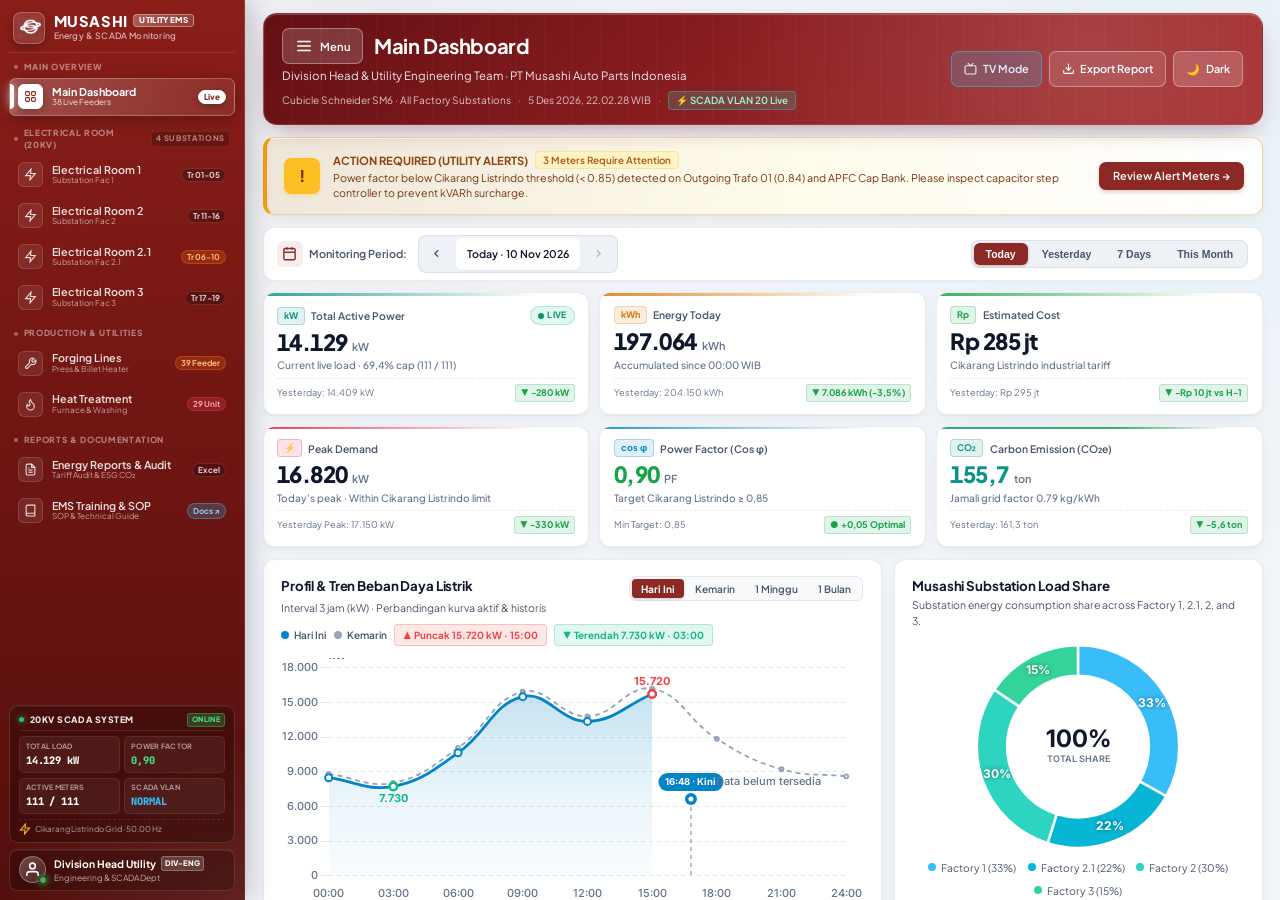
==== commit 72ec1d73: "Fix clipped sticky header and donut overflow, enforce 3x2 readable KPI layout and multi-device respo" ====
--- a/index.html
+++ b/index.html
@@ -270,7 +270,7 @@
                 <line x1="3" y1="6" x2="21" y2="6"></line>
                 <line x1="3" y1="18" x2="21" y2="18"></line>
               </svg>
-              <span id="btnSidebarToggleText">Navigation Menu</span>
+              <span id="btnSidebarToggleText">Menu</span>
             </button>
             <h1 class="banner-title" id="bannerTitle">Main Dashboard</h1>
           </div>
@@ -399,13 +399,7 @@
               <span class="kpi-value" id="kpiDayaVal">14.129</span>
               <span class="kpi-unit">kW</span>
             </div>
-            <div class="kpi-subtitle" id="kpiDayaSub">Current live load · 111/111 online</div>
-            <div class="kpi-micro-meter" title="Kapasitas beban substation aktif">
-              <div class="kpi-micro-track">
-                <div class="kpi-micro-fill teal" id="kpiLoadMeterFill" style="width: 69.4%;"></div>
-              </div>
-              <span class="kpi-micro-pct" id="kpiLoadMeterPct">69,4% cap</span>
-            </div>
+            <div class="kpi-subtitle" id="kpiDayaSub">Current live load · 69,4% cap (111/111)</div>
             <div class="kpi-comparison-row">
               <span class="kpi-prev-val" id="kpiDayaPrev">Yesterday: 14,409 kW</span>
               <span class="kpi-delta-tag delta-down" id="kpiDayaDelta">▼ -280 kW</span>
@@ -473,13 +467,6 @@
               <span class="kpi-unit" id="kpiPfUnit">PF</span>
             </div>
             <div class="kpi-subtitle" id="kpiPfSub">Target Cikarang Listrindo ≥ 0,85</div>
-            <div class="kpi-micro-meter" title="Indikator kepatuhan Cos φ (batas minimum 0,85)">
-              <div class="kpi-micro-track">
-                <div class="kpi-micro-fill green" id="kpiPfMeterFill" style="width: 90%;"></div>
-                <span class="kpi-micro-threshold" style="left: 85%;" title="Batas minimum 0,85"></span>
-              </div>
-              <span class="kpi-micro-pct" id="kpiPfMeterPct">≥ 0,85 OK</span>
-            </div>
             <div class="kpi-comparison-row">
               <span class="kpi-prev-val" id="kpiPfPrev">Min Target: 0,85</span>
               <span class="kpi-delta-tag delta-down" id="kpiPfDelta">● +0,05 Optimal</span>
@@ -511,7 +498,7 @@
               <div class="chart-header-row-top">
                 <div class="chart-header-titles">
                   <h2 class="card-title" id="chart24hTitle">Profil &amp; Tren Beban Daya Listrik</h2>
-                  <p class="card-subtitle" id="chart24hSub">Interval 3 jam · Satuan kW · Garis tebal biru = Hari Ini, garis putus-putus abu-abu = Kemarin</p>
+                  <p class="card-subtitle" id="chart24hSub">Interval 3 jam (kW) · Perbandingan kurva aktif &amp; historis</p>
                 </div>
                 <!-- Timeframe Selector Tabs right on the Chart -->
                 <div class="chart-timeframe-switch" role="tablist" aria-label="Rentang Waktu Profil Beban">
@@ -627,6 +614,10 @@
                 <div class="act-metric-row"><span>Tegangan menengah</span><strong>20.000 V</strong></div>
                 <div class="act-metric-row"><span>Power factor</span><strong style="color:var(--color-green);">0,92 <span class="cld-pf-optimal">● Optimal</span></strong></div>
               </div>
+              <div class="cld-card-footer-cue">
+                <span>Telemetry 3-Fasa &amp; Modbus</span>
+                <span class="cld-detail-link">Detail →</span>
+              </div>
             </div>
 
             <!-- Activity Card 2: Incoming CLD 2 -->
@@ -649,6 +640,10 @@
                 <div class="act-metric-row"><span>Tegangan menengah</span><strong>20.000 V</strong></div>
                 <div class="act-metric-row"><span>Power factor</span><strong style="color:var(--color-green);">0,93 <span class="cld-pf-optimal">● Optimal</span></strong></div>
               </div>
+              <div class="cld-card-footer-cue">
+                <span>Telemetry 3-Fasa &amp; Modbus</span>
+                <span class="cld-detail-link">Detail →</span>
+              </div>
             </div>
 
             <!-- Activity Card 3: Incoming CLD 3 -->
@@ -671,6 +666,10 @@
                 <div class="act-metric-row"><span>Tegangan menengah</span><strong>20.000 V</strong></div>
                 <div class="act-metric-row"><span>Power factor</span><strong style="color:var(--color-green);">0,94 <span class="cld-pf-optimal">● Optimal</span></strong></div>
               </div>
+              <div class="cld-card-footer-cue">
+                <span>Telemetry 3-Fasa &amp; Modbus</span>
+                <span class="cld-detail-link">Detail →</span>
+              </div>
             </div>
           </div>
         </section>
@@ -683,6 +682,9 @@
               <p class="card-subtitle" id="tableSectionSub">Realtime telemetry for 20kV Transformers, Schneider SM6 Cubicles, LMVDP Panels, and APFC Capacitor Banks.</p>
             </div>
             <div class="table-toolbar-right">
+              <button type="button" id="btnResetTableFilter" class="btn-reset-filter" style="display:none;" onclick="window.resetTableFilters()" title="Tampilkan kembali semua meter">
+                ✕ Reset Filter
+              </button>
               <input type="text" id="searchInput" class="clean-search-input" placeholder="Search machine code, meter name, feeder, IP...">
             </div>
           </div>
--- a/style.css
+++ b/style.css
@@ -50,7 +50,7 @@
   --font-sans: 'Plus Jakarta Sans', 'Inter', -apple-system, BlinkMacSystemFont, 'Segoe UI', Roboto, sans-serif;
   --font-mono: 'JetBrains Mono', SFMono-Regular, Menlo, Monaco, Consolas, monospace;
 
-  --sidebar-width: 260px;
+  --sidebar-width: 245px;
   --radius-sm: 7px;
   --radius-md: 11px;
   --radius-lg: 14px;
@@ -97,8 +97,8 @@
   background-color: var(--bg-app);
   color: var(--text-primary);
   font-family: var(--font-sans);
-  font-size: 13px;
-  line-height: 1.45;
+  font-size: 14px;
+  line-height: 1.48;
   -webkit-font-smoothing: antialiased;
   -moz-osx-font-smoothing: grayscale;
   height: 100%;
@@ -729,24 +729,24 @@
 
 /* ================= 3. MAIN CONTENT AREA ================= */
 .app-main-content {
+  display: block;
+  box-sizing: border-box;
   flex: 1;
   min-width: 0;
   margin-left: var(--sidebar-width); /* Offsets the fixed desktop sidebar */
   width: calc(100% - var(--sidebar-width));
+  max-width: calc(100% - var(--sidebar-width));
   height: 100vh;
   height: 100dvh;
   overflow-y: auto;
   overflow-x: hidden;
   -webkit-overflow-scrolling: touch;
-  padding: 1rem 1.35rem 2.5rem 1.35rem;
-  display: flex;
-  flex-direction: column;
-  gap: 1rem;
+  padding: 0.95rem 1.25rem 3.75rem 1.25rem;
   background-color: var(--bg-app);
   background-image:
     radial-gradient(circle at 12% 0%, rgba(140, 41, 36, 0.04) 0%, transparent 42%),
     radial-gradient(circle at 88% 8%, rgba(2, 132, 199, 0.045) 0%, transparent 40%);
-  transition: margin-left 0.28s cubic-bezier(0.16, 1, 0.3, 1), width 0.28s cubic-bezier(0.16, 1, 0.3, 1);
+  transition: margin-left 0.28s cubic-bezier(0.16, 1, 0.3, 1), width 0.28s cubic-bezier(0.16, 1, 0.3, 1), max-width 0.28s cubic-bezier(0.16, 1, 0.3, 1);
 }
 
 body.dark-theme .app-main-content {
@@ -782,25 +782,27 @@
 .app-layout.sidebar-collapsed .app-main-content {
   margin-left: 0 !important;
   width: 100% !important;
+  max-width: 100% !important;
 }
 
 /* ================= 4. MUSASHI HEADER BANNER (CRIMSON CARD) ================= */
 .musashi-header-banner {
-  position: sticky;
-  top: 0;
-  z-index: 50;
+  position: relative;
+  flex-shrink: 0;
+  margin-bottom: 0.9rem;
+  z-index: 20;
   background: linear-gradient(135deg, #641013 0%, #8b1e21 48%, #a62b2d 100%);
   border: 1px solid rgba(255, 255, 255, 0.14);
   border-radius: var(--radius-lg);
-  padding: 1.1rem 1.45rem;
+  padding: 1rem 1.35rem;
   color: #ffffff;
   display: flex;
   justify-content: space-between;
   align-items: center;
   flex-wrap: wrap;
-  gap: 1rem;
+  gap: 0.85rem;
   overflow: hidden;
-  box-shadow: 0 12px 28px -10px rgba(100, 16, 19, 0.45), inset 0 1px 0 rgba(255, 255, 255, 0.2);
+  box-shadow: 0 10px 26px -10px rgba(100, 16, 19, 0.45), inset 0 1px 0 rgba(255, 255, 255, 0.2);
 }
 
 .musashi-header-banner::after {
@@ -836,16 +838,18 @@
 .btn-sidebar-toggle {
   display: inline-flex;
   align-items: center;
-  gap: 0.5rem;
+  gap: 0.45rem;
   background: rgba(255, 255, 255, 0.16);
   border: 1px solid rgba(255, 255, 255, 0.35);
   color: #ffffff;
-  padding: 0.42rem 0.9rem;
+  padding: 0.42rem 0.85rem;
+  min-height: 36px;
   border-radius: var(--radius-sm);
   font-family: var(--font-sans);
   font-size: 0.8rem;
   font-weight: 600;
   cursor: pointer;
+  white-space: nowrap;
   transition: all 0.2s cubic-bezier(0.16, 1, 0.3, 1);
   user-select: none;
 }
@@ -918,6 +922,7 @@
   border: 1px solid rgba(255, 255, 255, 0.35);
   color: #ffffff;
   padding: 0.45rem 0.85rem;
+  min-height: 36px;
   border-radius: var(--radius-sm);
   font-family: var(--font-sans);
   font-size: 0.78rem;
@@ -926,6 +931,8 @@
   display: inline-flex;
   align-items: center;
   gap: 0.4rem;
+  white-space: nowrap;
+  backdrop-filter: blur(8px);
   transition: all 0.15s ease;
 }
 
@@ -1460,7 +1467,7 @@
   font-size: 1.6rem;
   font-weight: 800;
   color: var(--text-primary);
-  line-height: 1.1;
+  line-height: 1.15;
   letter-spacing: -0.025em;
   font-variant-numeric: tabular-nums;
 }
@@ -1472,70 +1479,12 @@
 }
 
 .kpi-subtitle {
-  font-size: 0.7rem;
+  font-size: 0.72rem;
   color: var(--text-muted);
   font-weight: 500;
   white-space: nowrap;
   overflow: hidden;
   text-overflow: ellipsis;
-}
-
-/* Precision Micro-Gauge Inside KPI Cards */
-.kpi-micro-meter {
-  display: flex;
-  align-items: center;
-  gap: 0.45rem;
-  margin-top: 0.38rem;
-}
-
-.kpi-micro-track {
-  position: relative;
-  flex: 1;
-  height: 5px;
-  background: rgba(100, 116, 139, 0.16);
-  border-radius: 999px;
-  overflow: visible;
-}
-
-body.dark-theme .kpi-micro-track {
-  background: rgba(148, 163, 184, 0.14);
-}
-
-.kpi-micro-fill {
-  height: 100%;
-  border-radius: 999px;
-  transition: width 0.5s cubic-bezier(0.16, 1, 0.3, 1);
-}
-
-.kpi-micro-fill.teal {
-  background: linear-gradient(90deg, #0d9488, #2dd4bf);
-}
-
-.kpi-micro-fill.green {
-  background: linear-gradient(90deg, #16a34a, #34d399);
-}
-
-.kpi-micro-fill.amber {
-  background: linear-gradient(90deg, #d97706, #fbbf24);
-}
-
-.kpi-micro-threshold {
-  position: absolute;
-  top: -2px;
-  bottom: -2px;
-  width: 2px;
-  background: var(--text-primary);
-  opacity: 0.55;
-  border-radius: 2px;
-}
-
-.kpi-micro-pct {
-  font-family: var(--font-mono);
-  font-size: 0.63rem;
-  font-weight: 700;
-  color: var(--text-secondary);
-  white-space: nowrap;
-  font-variant-numeric: tabular-nums;
 }
 
 /* ================= HARI PEMANTAUAN & EXECUTIVE DATE TOOLBAR ================= */
@@ -1600,12 +1549,12 @@
   display: inline-flex;
   align-items: center;
   justify-content: center;
-  width: 26px;
-  height: 26px;
+  width: 32px;
+  height: 32px;
   border: none;
   background: transparent;
   color: var(--text-secondary);
-  border-radius: 5px;
+  border-radius: 6px;
   cursor: pointer;
   transition: all 0.15s ease;
 }
@@ -1625,10 +1574,11 @@
   position: relative;
   display: inline-flex;
   align-items: center;
-  padding: 3px 10px;
+  min-height: 32px;
+  padding: 4px 11px;
   background: var(--bg-card);
   border-radius: 6px;
-  font-size: 0.75rem;
+  font-size: 0.76rem;
   font-weight: 600;
   color: var(--text-primary);
   cursor: pointer;
@@ -1876,9 +1826,12 @@
 /* ================= 8. CHARTS GRID (24H LINE & DONUT) ================= */
 .charts-grid-row {
   display: grid;
-  grid-template-columns: 1.85fr 1fr;
-  gap: 0.75rem;
+  grid-template-columns: minmax(0, 1.68fr) minmax(0, 1fr);
+  gap: 0.85rem;
   margin-bottom: 0.85rem;
+  width: 100%;
+  max-width: 100%;
+  box-sizing: border-box;
 }
 
 .clean-card {
@@ -1888,6 +1841,11 @@
   padding: 1.1rem 1.25rem;
   display: flex;
   flex-direction: column;
+  min-width: 0;
+  width: 100%;
+  max-width: 100%;
+  box-sizing: border-box;
+  overflow: hidden;
   box-shadow: var(--shadow-card);
 }
 
@@ -2029,9 +1987,11 @@
 }
 
 .line-chart-container {
-  height: 240px;
+  height: 245px;
   position: relative;
   width: 100%;
+  max-width: 100%;
+  min-width: 0;
 }
 
 .donut-chart-wrapper {
@@ -2040,21 +2000,26 @@
   align-items: center;
   justify-content: center;
   height: 100%;
+  width: 100%;
+  max-width: 100%;
+  min-width: 0;
 }
 
 .donut-canvas-box {
-  height: 190px;
+  height: 205px;
   position: relative;
   width: 100%;
+  max-width: 260px;
+  margin: 0 auto;
 }
 
 .donut-legend-row {
   display: flex;
   flex-wrap: wrap;
   justify-content: center;
-  gap: 0.6rem 0.85rem;
-  margin-top: 0.65rem;
-  font-size: 0.72rem;
+  gap: 0.55rem 0.85rem;
+  margin-top: 0.75rem;
+  font-size: 0.74rem;
   color: var(--text-secondary);
 }
 
@@ -2073,9 +2038,12 @@
 /* ================= 9. ROW 3: TOP 8 & PERLU PERHATIAN ================= */
 .mid-split-grid {
   display: grid;
-  grid-template-columns: 1.35fr 1fr;
-  gap: 0.75rem;
+  grid-template-columns: minmax(0, 1.35fr) minmax(0, 1fr);
+  gap: 0.85rem;
   margin-bottom: 0.85rem;
+  width: 100%;
+  max-width: 100%;
+  box-sizing: border-box;
 }
 
 .bar-chart-container {
@@ -2317,9 +2285,11 @@
 /* ================= 10. CRITICAL ASSETS ROW ================= */
 .activity-cards-grid {
   display: grid;
-  grid-template-columns: repeat(3, 1fr);
-  gap: 0.75rem;
+  grid-template-columns: repeat(3, minmax(0, 1fr));
+  gap: 0.85rem;
   margin-bottom: 0.85rem;
+  width: 100%;
+  max-width: 100%;
 }
 
 .activity-cards-grid.single-card {
@@ -2351,7 +2321,8 @@
   box-shadow: var(--shadow-card);
   display: flex;
   flex-direction: column;
-  gap: 0.75rem;
+  gap: 0.7rem;
+  min-width: 0;
   transition: transform 0.2s cubic-bezier(0.16, 1, 0.3, 1), border-color 0.2s ease, box-shadow 0.2s ease;
   overflow: hidden;
 }
@@ -2482,6 +2453,50 @@
 .act-metric-row strong {
   color: var(--text-primary);
   font-weight: 600;
+}
+
+.cld-card-footer-cue {
+  display: flex;
+  align-items: center;
+  justify-content: space-between;
+  padding-top: 0.45rem;
+  margin-top: 0.15rem;
+  border-top: 1px dashed var(--border-card);
+  font-size: 0.68rem;
+  color: var(--text-muted);
+}
+
+.cld-detail-link {
+  font-weight: 700;
+  color: var(--color-blue);
+  transition: transform 0.15s ease;
+}
+
+.activity-card-item:hover .cld-detail-link {
+  transform: translateX(2px);
+}
+
+.btn-reset-filter {
+  display: inline-flex;
+  align-items: center;
+  gap: 0.3rem;
+  padding: 0.42rem 0.85rem;
+  min-height: 34px;
+  border-radius: var(--radius-sm);
+  border: 1px solid rgba(225, 29, 72, 0.35);
+  background: rgba(225, 29, 72, 0.1);
+  color: var(--color-rose);
+  font-family: var(--font-sans);
+  font-size: 0.74rem;
+  font-weight: 700;
+  cursor: pointer;
+  white-space: nowrap;
+  transition: all 0.15s ease;
+}
+
+.btn-reset-filter:hover {
+  background: var(--color-rose);
+  color: #ffffff;
 }
 
 /* ================= 11. TABLE SECTION ================= */
@@ -3054,19 +3069,20 @@
   overflow: hidden !important;
 }
 
-/* --- TABLET LANDSCAPE & DESKTOP COMPACT (<= 1440px) --- */
-@media (max-width: 1440px) {
+/* --- DESKTOP STANDARD & LAPTOP (<= 1620px): 3x2 KPI Grid for crisp readability --- */
+@media (max-width: 1620px) {
   .kpi-grid {
     grid-template-columns: repeat(3, minmax(0, 1fr)) !important;
-    gap: 0.65rem;
-  }
-
-  .charts-grid-row {
-    grid-template-columns: 1.4fr 1fr;
-  }
-
+    gap: 0.75rem;
+  }
+}
+
+/* --- COMPACT LAPTOP & TABLET LANDSCAPE (<= 1180px): Stack split grids so charts never clip --- */
+@media (max-width: 1180px) {
+  .charts-grid-row,
   .mid-split-grid {
-    grid-template-columns: 1.2fr 1fr;
+    grid-template-columns: minmax(0, 1fr) !important;
+    gap: 0.85rem;
   }
 }
 
@@ -3508,7 +3524,7 @@
   }
 
   .attention-list-wrapper {
-    max-height: 280px;
+    max-height: none;
   }
 
   .banner-title {
@@ -3530,6 +3546,13 @@
 
   .act-metric-row {
     font-size: 0.72rem;
+  }
+}
+
+/* --- ULTRA COMPACT MOBILE (<= 390px): Prevent cramped comparison rows --- */
+@media (max-width: 390px) {
+  .kpi-grid {
+    grid-template-columns: 1fr !important;
   }
 }
 
@@ -3601,61 +3624,20 @@
   }
 
   .segmented-timeframe-switch .timeframe-pill {
-    padding: 4px 8px !important;
-    font-size: 0.70rem !important;
-  }
-
-  .kpi-live-chip {
-  display: inline-flex;
-  align-items: center;
-  gap: 0.28rem;
-  padding: 2px 7px;
-  border-radius: 999px;
-  font-size: 0.62rem;
-  font-weight: 700;
-  letter-spacing: 0.03em;
-  flex-shrink: 0;
-  background: rgba(16, 185, 129, 0.12);
-  color: #059669;
-  border: 1px solid rgba(16, 185, 129, 0.28);
-}
-
-.kpi-live-chip .pulse-indicator {
-  background: currentColor;
-}
-
-body.dark-theme .kpi-live-chip {
-  background: rgba(52, 211, 153, 0.14);
-  color: #34d399;
-  border-color: rgba(52, 211, 153, 0.3);
-}
-
-.kpi-live-chip.status-offline {
-  background: rgba(100, 116, 139, 0.12);
-  color: var(--text-secondary);
-  border-color: var(--border-card);
-}
-
-.kpi-live-chip.status-offline .pulse-indicator {
-  animation: none;
-  opacity: 0.5;
-}
-
-.monitoring-live-badge {
-    padding: 2px 7px !important;
-    font-size: 0.68rem !important;
-  }
-
-  /* KPI Grid: 3 columns x 2 rows with ultra-compact height */
+    padding: 5px 9px !important;
+    font-size: 0.72rem !important;
+  }
+
+  /* KPI Grid: 3 columns x 2 rows with crisp landscape readability */
   .kpi-grid {
-    grid-template-columns: repeat(3, 1fr) !important;
+    grid-template-columns: repeat(3, minmax(0, 1fr)) !important;
     gap: 0.45rem !important;
     margin-bottom: 0.65rem !important;
   }
 
   .kpi-card {
-    min-height: 58px !important;
-    padding: 0.4rem 0.55rem !important;
+    min-height: 76px !important;
+    padding: 0.5rem 0.65rem !important;
   }
 
   .kpi-top-row {
@@ -3670,7 +3652,7 @@
   }
 
   .kpi-title {
-    font-size: 0.66rem !important;
+    font-size: 0.68rem !important;
   }
 
   .kpi-value-row {
@@ -3678,7 +3660,7 @@
   }
 
   .kpi-value {
-    font-size: 1.08rem !important;
+    font-size: 1.15rem !important;
   }
 
   .kpi-unit {
@@ -3686,45 +3668,45 @@
   }
 
   .kpi-subtitle {
-    font-size: 0.60rem !important;
+    font-size: 0.62rem !important;
   }
 
   .kpi-comparison-row {
-    margin-top: 0.2rem !important;
-    padding-top: 0.2rem !important;
+    margin-top: 0.25rem !important;
+    padding-top: 0.25rem !important;
     font-size: 0.62rem !important;
   }
 
   /* Charts in Landscape */
   .charts-grid-row {
-    grid-template-columns: 1.4fr 1fr !important;
+    grid-template-columns: minmax(0, 1.4fr) minmax(0, 1fr) !important;
     gap: 0.65rem !important;
   }
 
   .line-chart-container {
-    height: 180px !important;
+    height: 190px !important;
   }
 
   .donut-canvas-box {
-    height: 155px !important;
+    height: 165px !important;
   }
 
   .mid-split-grid {
-    grid-template-columns: 1.3fr 1fr !important;
+    grid-template-columns: minmax(0, 1.25fr) minmax(0, 1fr) !important;
     gap: 0.65rem !important;
   }
 
   .chart-trafo-container {
-    height: 220px !important;
+    height: 230px !important;
   }
 
   .attention-list-wrapper {
-    max-height: 220px !important;
+    max-height: none !important;
   }
 
   /* CLD Incoming Feeders Grid: 3 columns in landscape */
   .activity-cards-grid {
-    grid-template-columns: repeat(3, 1fr) !important;
+    grid-template-columns: repeat(3, minmax(0, 1fr)) !important;
     gap: 0.55rem !important;
   }
 
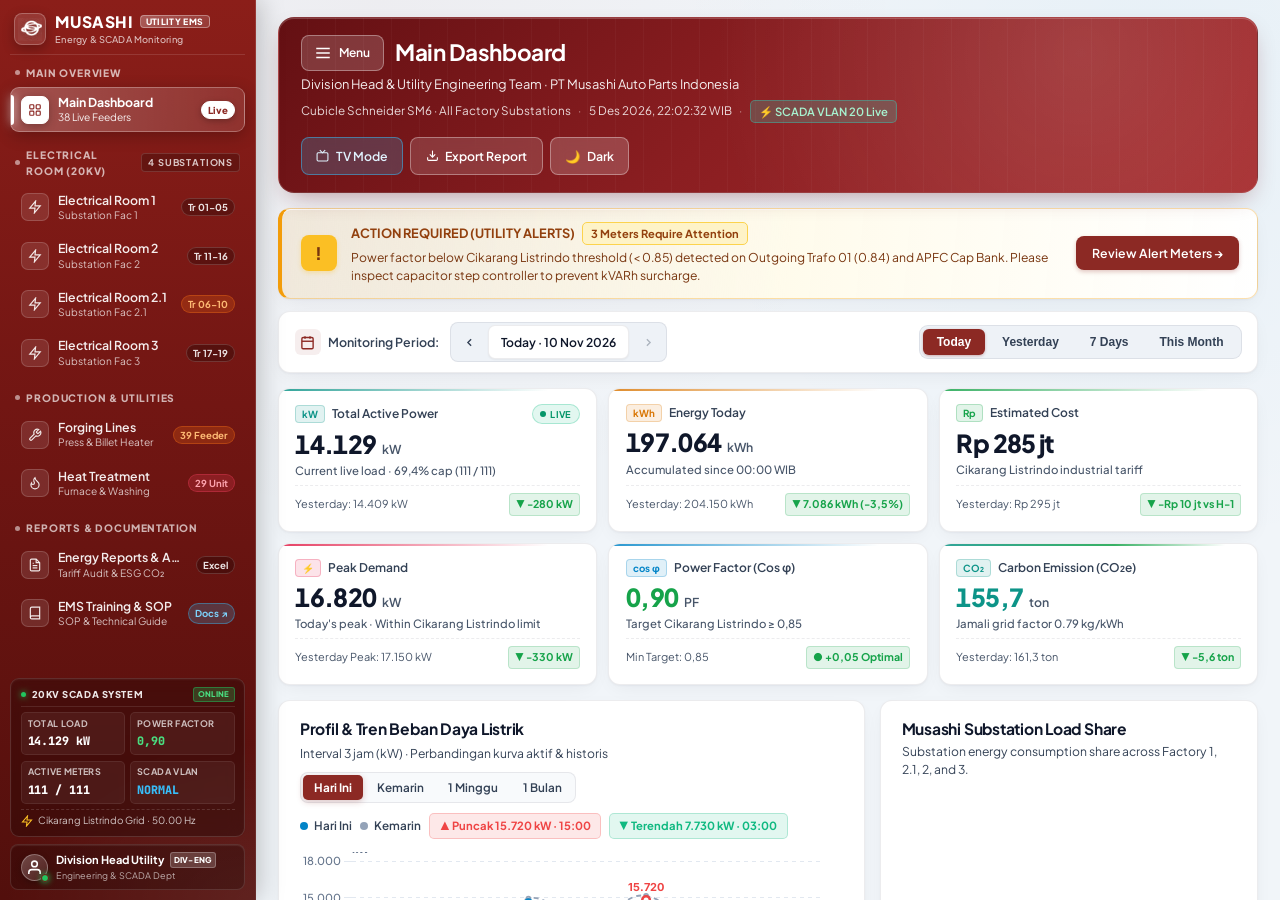
==== commit 3b322e5e: "Improve UI readability/smoothness and show total kWh inside Donut chart" ====
--- a/index.html
+++ b/index.html
@@ -2,7 +2,7 @@
 <html lang="id">
 <head>
   <meta charset="UTF-8">
-  <meta name="viewport" content="width=device-width, initial-scale=1.0, maximum-scale=1.0, user-scalable=no">
+  <meta name="viewport" content="width=device-width, initial-scale=1.0">
   <title>Musashi Utility – Monitoring Electrical Room & Power Meter</title>
   <meta name="description" content="Energy Management System & SCADA Dashboard for Electrical Room Cubicle Schneider SM6, Outgoing Transformers, and LV-MDB Panels at PT Musashi Auto Parts Indonesia.">
   <link rel="icon" type="image/png" href="musashi_logo_clean.png">
@@ -682,10 +682,15 @@
               <p class="card-subtitle" id="tableSectionSub">Realtime telemetry for 20kV Transformers, Schneider SM6 Cubicles, LMVDP Panels, and APFC Capacitor Banks.</p>
             </div>
             <div class="table-toolbar-right">
+              <div class="table-status-pills" role="group" aria-label="Filter status meter">
+                <button type="button" class="table-filter-pill active" data-table-status="all" onclick="window.setTableStatusFilter('all')">Semua</button>
+                <button type="button" class="table-filter-pill" data-table-status="normal" onclick="window.setTableStatusFilter('normal')">Normal</button>
+                <button type="button" class="table-filter-pill" data-table-status="alerts" onclick="window.setTableStatusFilter('alerts')">Perhatian</button>
+              </div>
               <button type="button" id="btnResetTableFilter" class="btn-reset-filter" style="display:none;" onclick="window.resetTableFilters()" title="Tampilkan kembali semua meter">
                 ✕ Reset Filter
               </button>
-              <input type="text" id="searchInput" class="clean-search-input" placeholder="Search machine code, meter name, feeder, IP...">
+              <input type="text" id="searchInput" class="clean-search-input" placeholder="Cari kode, nama meter, area, IP...">
             </div>
           </div>
 
--- a/style.css
+++ b/style.css
@@ -32,8 +32,8 @@
   --shadow-card-hover: 0 4px 12px rgba(15, 23, 42, 0.07), 0 14px 28px -8px rgba(15, 23, 42, 0.12);
 
   --text-primary: #0f172a;
-  --text-secondary: #475569;
-  --text-muted: #64748b;
+  --text-secondary: #334155;
+  --text-muted: #475569;
   --text-white: #ffffff;
 
   /* Accent Colors */
@@ -50,10 +50,10 @@
   --font-sans: 'Plus Jakarta Sans', 'Inter', -apple-system, BlinkMacSystemFont, 'Segoe UI', Roboto, sans-serif;
   --font-mono: 'JetBrains Mono', SFMono-Regular, Menlo, Monaco, Consolas, monospace;
 
-  --sidebar-width: 245px;
-  --radius-sm: 7px;
-  --radius-md: 11px;
-  --radius-lg: 14px;
+  --sidebar-width: 256px;
+  --radius-sm: 8px;
+  --radius-md: 12px;
+  --radius-lg: 16px;
 }
 
 /* Dark Theme Variables (SCADA Control Room Night Mode) */
@@ -68,14 +68,14 @@
   --bg-card: #0f172a;
   --bg-card-hover: #16213a;
   --bg-input: #0b1222;
-  --border-card: rgba(148, 163, 184, 0.13);
-  --border-card-subtle: rgba(148, 163, 184, 0.24);
+  --border-card: rgba(148, 163, 184, 0.16);
+  --border-card-subtle: rgba(148, 163, 184, 0.28);
   --shadow-card: 0 2px 8px rgba(0, 0, 0, 0.32), 0 10px 24px -8px rgba(0, 0, 0, 0.45), inset 0 1px 0 rgba(255, 255, 255, 0.05);
   --shadow-card-hover: 0 8px 24px rgba(0, 0, 0, 0.5), inset 0 1px 0 rgba(255, 255, 255, 0.08);
 
   --text-primary: #f8fafc;
-  --text-secondary: #94a3b8;
-  --text-muted: #64748b;
+  --text-secondary: #cbd5e1;
+  --text-muted: #94a3b8;
 
   --color-blue: #38bdf8;
   --color-blue-dark: #0284c7;
@@ -97,8 +97,8 @@
   background-color: var(--bg-app);
   color: var(--text-primary);
   font-family: var(--font-sans);
-  font-size: 14px;
-  line-height: 1.48;
+  font-size: 15px;
+  line-height: 1.55;
   -webkit-font-smoothing: antialiased;
   -moz-osx-font-smoothing: grayscale;
   height: 100%;
@@ -106,6 +106,23 @@
   margin: 0;
   padding: 0;
   overflow: hidden; /* Mencegah double scrollbar di luar aplikasi */
+  transition: background-color 0.28s ease, color 0.24s ease;
+}
+
+button:focus-visible,
+a:focus-visible,
+input:focus-visible {
+  outline: 2px solid var(--color-blue);
+  outline-offset: 2px;
+}
+
+@media (prefers-reduced-motion: reduce) {
+  *, *::before, *::after {
+    animation-duration: 0.01ms !important;
+    animation-iteration-count: 1 !important;
+    transition-duration: 0.01ms !important;
+    scroll-behavior: auto !important;
+  }
 }
 
 body.modal-open {
@@ -305,24 +322,24 @@
 .sidebar-section-header {
   display: flex;
   align-items: center;
-  gap: 0.4rem;
-  margin: 0.55rem 0.35rem 0.2rem 0.35rem;
-  font-size: 0.6rem;
+  gap: 0.42rem;
+  margin: 0.72rem 0.35rem 0.28rem 0.35rem;
+  font-size: 0.68rem;
   font-weight: 800;
   text-transform: uppercase;
   letter-spacing: 0.08em;
-  color: rgba(255, 255, 255, 0.45);
+  color: rgba(255, 255, 255, 0.68);
 }
 
 .sidebar-section-header:first-of-type {
-  margin-top: 0.15rem;
+  margin-top: 0.2rem;
 }
 
 .section-dot {
-  width: 4px;
-  height: 4px;
+  width: 5px;
+  height: 5px;
   border-radius: 50%;
-  background: rgba(255, 255, 255, 0.35);
+  background: rgba(255, 255, 255, 0.52);
   flex-shrink: 0;
 }
 
@@ -331,13 +348,13 @@
 }
 
 .section-count-badge {
-  font-size: 0.55rem;
+  font-size: 0.62rem;
   font-weight: 700;
-  color: rgba(255, 255, 255, 0.5);
-  background: rgba(0, 0, 0, 0.2);
-  padding: 1px 4px;
+  color: rgba(255, 255, 255, 0.76);
+  background: rgba(0, 0, 0, 0.22);
+  padding: 1px 6px;
   border-radius: 4px;
-  border: 1px solid rgba(255, 255, 255, 0.08);
+  border: 1px solid rgba(255, 255, 255, 0.14);
 }
 
 /* Sidebar Navigation Items */
@@ -346,7 +363,7 @@
   z-index: 1;
   display: flex;
   flex-direction: column;
-  gap: 0.12rem;
+  gap: 0.16rem;
   flex: 1;
 }
 
@@ -354,40 +371,40 @@
 .sidebar-menu-btn {
   display: flex;
   align-items: center;
-  gap: 0.6rem;
+  gap: 0.65rem;
   width: 100%;
-  padding: 0.38rem 0.6rem;
-  margin-bottom: 0.12rem;
+  padding: 0.46rem 0.65rem;
+  margin-bottom: 0.1rem;
   background: transparent;
   border: 1px solid transparent;
-  border-radius: 7px;
-  color: rgba(255, 255, 255, 0.88);
+  border-radius: 9px;
+  color: rgba(255, 255, 255, 0.92);
   font-family: var(--font-sans);
   text-align: left;
   text-decoration: none;
   cursor: pointer;
   position: relative;
-  transition: all 0.2s cubic-bezier(0.16, 1, 0.3, 1);
+  transition: transform 0.2s cubic-bezier(0.16, 1, 0.3, 1), background-color 0.2s ease, border-color 0.2s ease, box-shadow 0.2s ease;
   user-select: none;
 }
 
 .sidebar-menu-btn:hover {
-  background: rgba(255, 255, 255, 0.1);
-  border-color: rgba(255, 255, 255, 0.15);
+  background: rgba(255, 255, 255, 0.12);
+  border-color: rgba(255, 255, 255, 0.18);
   color: #ffffff;
   transform: translateX(3px);
 }
 
 .sidebar-menu-btn:active {
-  transform: translateX(1px);
+  transform: translateX(1px) scale(0.99);
 }
 
 /* Active State (Signature Editorial Glow & Left Accent Bar) */
 .sidebar-menu-btn.active {
-  background: linear-gradient(90deg, rgba(255, 255, 255, 0.22) 0%, rgba(255, 255, 255, 0.08) 100%);
-  border: 1px solid rgba(255, 255, 255, 0.25);
+  background: linear-gradient(90deg, rgba(255, 255, 255, 0.24) 0%, rgba(255, 255, 255, 0.1) 100%);
+  border: 1px solid rgba(255, 255, 255, 0.28);
   color: #ffffff;
-  box-shadow: 0 4px 16px rgba(0, 0, 0, 0.25);
+  box-shadow: 0 4px 16px rgba(0, 0, 0, 0.24);
 }
 
 .sidebar-menu-btn.active::before {
@@ -404,23 +421,23 @@
 
 /* Icon Box inside Menu Button */
 .menu-icon-box {
-  width: 25px;
-  height: 25px;
-  border-radius: 6px;
-  background: rgba(255, 255, 255, 0.08);
-  border: 1px solid rgba(255, 255, 255, 0.14);
+  width: 28px;
+  height: 28px;
+  border-radius: 7px;
+  background: rgba(255, 255, 255, 0.1);
+  border: 1px solid rgba(255, 255, 255, 0.16);
   display: flex;
   align-items: center;
   justify-content: center;
   flex-shrink: 0;
-  color: rgba(255, 255, 255, 0.85);
-  transition: all 0.2s ease;
+  color: rgba(255, 255, 255, 0.9);
+  transition: background-color 0.2s ease, color 0.2s ease, border-color 0.2s ease, transform 0.2s ease;
 }
 
 .sidebar-menu-btn:hover .menu-icon-box {
-  background: rgba(255, 255, 255, 0.18);
+  background: rgba(255, 255, 255, 0.2);
   color: #ffffff;
-  border-color: rgba(255, 255, 255, 0.3);
+  border-color: rgba(255, 255, 255, 0.34);
 }
 
 .sidebar-menu-btn.active .menu-icon-box {
@@ -431,15 +448,15 @@
 }
 
 .sidebar-icon {
-  width: 13px;
-  height: 13px;
+  width: 14px;
+  height: 14px;
   stroke: currentColor;
   stroke-width: 2;
   transition: transform 0.2s ease;
 }
 
 .sidebar-menu-btn:hover .sidebar-icon {
-  transform: scale(1.1);
+  transform: scale(1.08);
 }
 
 /* Two-tier Typography inside Menu Button */
@@ -448,11 +465,11 @@
   flex-direction: column;
   flex: 1;
   min-width: 0;
-  line-height: 1.15;
+  line-height: 1.24;
 }
 
 .sidebar-btn-label {
-  font-size: 0.77rem;
+  font-size: 0.82rem;
   font-weight: 600;
   color: inherit;
   white-space: nowrap;
@@ -465,31 +482,31 @@
 }
 
 .sidebar-btn-sub {
-  font-size: 0.58rem;
-  color: rgba(255, 255, 255, 0.6);
+  font-size: 0.68rem;
+  color: rgba(255, 255, 255, 0.74);
   font-weight: 400;
-  margin-top: 0.5px;
+  margin-top: 1px;
   white-space: nowrap;
   overflow: hidden;
   text-overflow: ellipsis;
 }
 
 .sidebar-menu-btn.active .sidebar-btn-sub {
-  color: rgba(255, 255, 255, 0.85);
+  color: rgba(255, 255, 255, 0.92);
 }
 
 /* Micro Pill Badges */
 .sidebar-badge {
-  font-size: 0.58rem;
+  font-size: 0.64rem;
   font-weight: 700;
-  padding: 1px 5px;
+  padding: 2px 6px;
   border-radius: 9999px;
-  background: rgba(0, 0, 0, 0.25);
-  color: rgba(255, 255, 255, 0.8);
-  border: 1px solid rgba(255, 255, 255, 0.12);
+  background: rgba(0, 0, 0, 0.26);
+  color: rgba(255, 255, 255, 0.88);
+  border: 1px solid rgba(255, 255, 255, 0.16);
   white-space: nowrap;
   flex-shrink: 0;
-  transition: all 0.2s ease;
+  transition: background-color 0.2s ease, color 0.2s ease, border-color 0.2s ease;
 }
 
 .sidebar-menu-btn.active .sidebar-badge {
@@ -694,15 +711,15 @@
 }
 
 .scada-stat-box .stat-lbl {
-  font-size: 0.52rem;
+  font-size: 0.6rem;
   font-weight: 700;
   letter-spacing: 0.04em;
-  color: rgba(255, 255, 255, 0.55);
+  color: rgba(255, 255, 255, 0.72);
   text-transform: uppercase;
 }
 
 .scada-stat-box .stat-val {
-  font-size: 0.74rem;
+  font-size: 0.78rem;
   font-weight: 800;
   color: #ffffff;
   font-family: var(--font-mono);
@@ -715,11 +732,11 @@
 .scada-footer-note {
   display: flex;
   align-items: center;
-  gap: 0.3rem;
-  font-size: 0.58rem;
-  color: rgba(255, 255, 255, 0.6);
-  padding-top: 0.18rem;
-  border-top: 1px dashed rgba(255, 255, 255, 0.1);
+  gap: 0.35rem;
+  font-size: 0.66rem;
+  color: rgba(255, 255, 255, 0.76);
+  padding-top: 0.24rem;
+  border-top: 1px dashed rgba(255, 255, 255, 0.14);
 }
 
 .scada-footer-note svg {
@@ -740,13 +757,14 @@
   height: 100dvh;
   overflow-y: auto;
   overflow-x: hidden;
+  scroll-behavior: smooth;
   -webkit-overflow-scrolling: touch;
-  padding: 0.95rem 1.25rem 3.75rem 1.25rem;
+  padding: 1.1rem 1.45rem 3.75rem 1.45rem;
   background-color: var(--bg-app);
   background-image:
     radial-gradient(circle at 12% 0%, rgba(140, 41, 36, 0.04) 0%, transparent 42%),
     radial-gradient(circle at 88% 8%, rgba(2, 132, 199, 0.045) 0%, transparent 40%);
-  transition: margin-left 0.28s cubic-bezier(0.16, 1, 0.3, 1), width 0.28s cubic-bezier(0.16, 1, 0.3, 1), max-width 0.28s cubic-bezier(0.16, 1, 0.3, 1);
+  transition: margin-left 0.3s cubic-bezier(0.16, 1, 0.3, 1), width 0.3s cubic-bezier(0.16, 1, 0.3, 1), max-width 0.3s cubic-bezier(0.16, 1, 0.3, 1), background-color 0.25s ease;
 }
 
 body.dark-theme .app-main-content {
@@ -789,18 +807,18 @@
 .musashi-header-banner {
   position: relative;
   flex-shrink: 0;
-  margin-bottom: 0.9rem;
+  margin-bottom: 1rem;
   z-index: 20;
   background: linear-gradient(135deg, #641013 0%, #8b1e21 48%, #a62b2d 100%);
   border: 1px solid rgba(255, 255, 255, 0.14);
   border-radius: var(--radius-lg);
-  padding: 1rem 1.35rem;
+  padding: 1.15rem 1.45rem;
   color: #ffffff;
   display: flex;
   justify-content: space-between;
   align-items: center;
   flex-wrap: wrap;
-  gap: 0.85rem;
+  gap: 0.9rem;
   overflow: hidden;
   box-shadow: 0 10px 26px -10px rgba(100, 16, 19, 0.45), inset 0 1px 0 rgba(255, 255, 255, 0.2);
 }
@@ -872,17 +890,18 @@
 }
 
 .banner-title {
-  font-size: 1.45rem;
+  font-size: 1.5rem;
   font-weight: 700;
   letter-spacing: -0.02em;
   color: #ffffff;
-  line-height: 1.15;
+  line-height: 1.2;
 }
 
 .banner-subtitle {
-  font-size: 0.82rem;
-  color: rgba(255, 255, 255, 0.9);
+  font-size: 0.86rem;
+  color: rgba(255, 255, 255, 0.92);
   font-weight: 400;
+  line-height: 1.4;
 }
 
 .banner-meta {
@@ -890,9 +909,9 @@
   align-items: center;
   flex-wrap: wrap;
   gap: 0.5rem;
-  font-size: 0.72rem;
-  color: rgba(255, 255, 255, 0.75);
-  margin-top: 0.2rem;
+  font-size: 0.78rem;
+  color: rgba(255, 255, 255, 0.84);
+  margin-top: 0.22rem;
 }
 
 .meta-dot {
@@ -900,13 +919,13 @@
 }
 
 .badge-vlan-live {
-  background: rgba(45, 212, 191, 0.2);
+  background: rgba(45, 212, 191, 0.22);
   color: #a7f3d0;
-  border: 1px solid rgba(45, 212, 191, 0.35);
-  padding: 1px 7px;
-  border-radius: 4px;
+  border: 1px solid rgba(45, 212, 191, 0.38);
+  padding: 2px 8px;
+  border-radius: 5px;
   font-weight: 600;
-  font-size: 0.7rem;
+  font-size: 0.75rem;
 }
 
 /* Banner Action Buttons */
@@ -918,28 +937,32 @@
 }
 
 .btn-banner-action {
-  background: rgba(255, 255, 255, 0.12);
+  background: rgba(255, 255, 255, 0.14);
   border: 1px solid rgba(255, 255, 255, 0.35);
   color: #ffffff;
-  padding: 0.45rem 0.85rem;
-  min-height: 36px;
+  padding: 0.5rem 0.95rem;
+  min-height: 38px;
   border-radius: var(--radius-sm);
   font-family: var(--font-sans);
-  font-size: 0.78rem;
+  font-size: 0.82rem;
   font-weight: 600;
   cursor: pointer;
   display: inline-flex;
   align-items: center;
-  gap: 0.4rem;
+  gap: 0.45rem;
   white-space: nowrap;
   backdrop-filter: blur(8px);
-  transition: all 0.15s ease;
+  transition: transform 0.2s cubic-bezier(0.16, 1, 0.3, 1), background-color 0.18s ease, border-color 0.18s ease;
 }
 
 .btn-banner-action:hover {
-  background: rgba(255, 255, 255, 0.22);
+  background: rgba(255, 255, 255, 0.24);
   border-color: #ffffff;
   transform: translateY(-1px);
+}
+
+.btn-banner-action:active {
+  transform: translateY(0) scale(0.98);
 }
 
 .btn-banner-action.btn-tv-mode {
@@ -960,17 +983,17 @@
 /* ================= 5. DEDICATED MENU VIEWS SYSTEM ================= */
 .menu-view {
   display: none;
-  animation: fadeInView 0.25s cubic-bezier(0.4, 0, 0.2, 1) forwards;
 }
 
 .menu-view.active {
   display: block;
+  animation: fadeInView 0.32s cubic-bezier(0.16, 1, 0.3, 1) both;
 }
 
 @keyframes fadeInView {
   from {
     opacity: 0;
-    transform: translateY(6px);
+    transform: translateY(8px);
   }
   to {
     opacity: 1;
@@ -1274,7 +1297,7 @@
   align-items: center;
   gap: 0.5rem;
   flex-wrap: wrap;
-  font-size: 0.8rem;
+  font-size: 0.85rem;
   color: #92400e;
 }
 
@@ -1283,13 +1306,13 @@
 }
 
 .alert-count-pill {
-  font-size: 0.7rem;
-  font-weight: 600;
+  font-size: 0.74rem;
+  font-weight: 700;
   background: #fef3c7;
-  color: #b45309;
-  border: 1px solid #fde68a;
-  padding: 1px 7px;
-  border-radius: 4px;
+  color: #92400e;
+  border: 1px solid #fcd34d;
+  padding: 2px 8px;
+  border-radius: 5px;
 }
 
 body.dark-theme .alert-count-pill {
@@ -1299,29 +1322,29 @@
 }
 
 .alert-desc {
-  font-size: 0.76rem;
+  font-size: 0.81rem;
   color: #78350f;
-  line-height: 1.4;
+  line-height: 1.5;
 }
 
 body.dark-theme .alert-desc {
-  color: #d1d5db;
+  color: #e2e8f0;
 }
 
 .btn-alert-action {
   background: var(--musashi-red);
   color: #ffffff;
-  padding: 0.55rem 1rem;
+  padding: 0.6rem 1.05rem;
   border-radius: var(--radius-sm);
   font-family: var(--font-sans);
-  font-size: 0.78rem;
+  font-size: 0.82rem;
   font-weight: 600;
   border: none;
   cursor: pointer;
   display: inline-flex;
   align-items: center;
   gap: 0.4rem;
-  transition: all 0.15s ease;
+  transition: transform 0.2s cubic-bezier(0.16, 1, 0.3, 1), background-color 0.18s ease, box-shadow 0.2s ease;
   white-space: nowrap;
   box-shadow: 0 2px 4px rgba(140, 41, 36, 0.25);
 }
@@ -1329,15 +1352,19 @@
 .btn-alert-action:hover {
   background: var(--musashi-red-crimson);
   transform: translateY(-1px);
-  box-shadow: 0 4px 8px rgba(140, 41, 36, 0.35);
+  box-shadow: 0 4px 10px rgba(140, 41, 36, 0.35);
+}
+
+.btn-alert-action:active {
+  transform: translateY(0) scale(0.98);
 }
 
 /* ================= 7. KPI CARDS GRID ================= */
 .kpi-grid {
   display: grid;
   grid-template-columns: repeat(6, minmax(0, 1fr));
-  gap: 0.75rem;
-  margin-bottom: 0.85rem;
+  gap: 0.9rem;
+  margin-bottom: 1rem;
   width: 100%;
   max-width: 100%;
   box-sizing: border-box;
@@ -1348,16 +1375,16 @@
   background: var(--bg-card);
   border: 1px solid var(--border-card);
   border-radius: var(--radius-md);
-  padding: 0.9rem 0.95rem;
+  padding: 1rem 1.1rem;
   display: flex;
   flex-direction: column;
   justify-content: space-between;
-  min-height: 98px;
+  min-height: 112px;
   min-width: 0;
   width: 100%;
   box-sizing: border-box;
   box-shadow: var(--shadow-card);
-  transition: transform 0.2s cubic-bezier(0.16, 1, 0.3, 1), box-shadow 0.2s ease, border-color 0.2s ease;
+  transition: transform 0.22s cubic-bezier(0.16, 1, 0.3, 1), box-shadow 0.22s ease, border-color 0.22s ease, background-color 0.25s ease;
   overflow: hidden;
 }
 
@@ -1448,7 +1475,7 @@
 }
 
 .kpi-title {
-  font-size: 0.74rem;
+  font-size: 0.8rem;
   font-weight: 600;
   color: var(--text-secondary);
   white-space: nowrap;
@@ -1460,11 +1487,11 @@
   display: flex;
   align-items: baseline;
   gap: 0.35rem;
-  margin-bottom: 0.2rem;
+  margin-bottom: 0.28rem;
 }
 
 .kpi-value {
-  font-size: 1.6rem;
+  font-size: 1.66rem;
   font-weight: 800;
   color: var(--text-primary);
   line-height: 1.15;
@@ -1473,18 +1500,16 @@
 }
 
 .kpi-unit {
-  font-size: 0.78rem;
+  font-size: 0.82rem;
   font-weight: 600;
   color: var(--text-muted);
 }
 
 .kpi-subtitle {
-  font-size: 0.72rem;
+  font-size: 0.76rem;
   color: var(--text-muted);
   font-weight: 500;
-  white-space: nowrap;
-  overflow: hidden;
-  text-overflow: ellipsis;
+  line-height: 1.38;
 }
 
 /* ================= HARI PEMANTAUAN & EXECUTIVE DATE TOOLBAR ================= */
@@ -1493,13 +1518,14 @@
   align-items: center;
   justify-content: space-between;
   flex-wrap: wrap;
-  gap: 0.75rem;
+  gap: 0.85rem;
   background: var(--bg-card);
   border: 1px solid var(--border-card);
   border-radius: var(--radius-md);
-  padding: 0.5rem 0.95rem;
-  margin-bottom: 0.85rem;
-  box-shadow: 0 1px 3px rgba(0, 0, 0, 0.04);
+  padding: 0.65rem 1.05rem;
+  margin-bottom: 1rem;
+  box-shadow: var(--shadow-card);
+  transition: background-color 0.25s ease, border-color 0.25s ease;
 }
 
 .toolbar-left {
@@ -1512,9 +1538,9 @@
 .monitoring-label-wrap {
   display: inline-flex;
   align-items: center;
-  gap: 0.45rem;
+  gap: 0.5rem;
   color: var(--text-secondary);
-  font-size: 0.78rem;
+  font-size: 0.83rem;
   font-weight: 600;
 }
 
@@ -1574,16 +1600,17 @@
   position: relative;
   display: inline-flex;
   align-items: center;
-  min-height: 32px;
-  padding: 4px 11px;
+  min-height: 34px;
+  padding: 5px 12px;
   background: var(--bg-card);
-  border-radius: 6px;
-  font-size: 0.76rem;
+  border: 1px solid var(--border-card);
+  border-radius: 7px;
+  font-size: 0.81rem;
   font-weight: 600;
   color: var(--text-primary);
   cursor: pointer;
   box-shadow: 0 1px 2px rgba(0, 0, 0, 0.05);
-  transition: all 0.15s ease;
+  transition: border-color 0.18s ease, color 0.18s ease, background-color 0.25s ease;
 }
 
 .active-date-capsule:hover {
@@ -1614,27 +1641,31 @@
   align-items: center;
   background: var(--bg-canvas);
   border: 1px solid var(--border-card);
-  border-radius: 8px;
-  padding: 2px;
-  gap: 2px;
+  border-radius: 9px;
+  padding: 3px;
+  gap: 3px;
 }
 
 .segmented-timeframe-switch .timeframe-pill {
   border: none;
   background: transparent;
   color: var(--text-secondary);
-  font-size: 0.75rem;
+  font-size: 0.8rem;
   font-weight: 600;
-  padding: 5px 12px;
+  padding: 6px 14px;
   border-radius: 6px;
   cursor: pointer;
-  transition: all 0.18s ease;
+  transition: background-color 0.2s ease, color 0.2s ease, transform 0.15s ease, box-shadow 0.2s ease;
   white-space: nowrap;
 }
 
 .segmented-timeframe-switch .timeframe-pill:hover {
   color: var(--text-primary);
-  background: rgba(0, 0, 0, 0.04);
+  background: rgba(0, 0, 0, 0.05);
+}
+
+.segmented-timeframe-switch .timeframe-pill:active {
+  transform: scale(0.97);
 }
 
 body.dark-theme .segmented-timeframe-switch .timeframe-pill:hover {
@@ -1719,18 +1750,18 @@
   align-items: center;
   justify-content: space-between;
   flex-wrap: wrap;
-  gap: 0.2rem 0.35rem;
-  margin-top: 0.35rem;
-  padding-top: 0.35rem;
+  gap: 0.25rem 0.4rem;
+  margin-top: 0.45rem;
+  padding-top: 0.45rem;
   border-top: 1px dashed var(--border-card);
-  font-size: 0.68rem;
+  font-size: 0.74rem;
   min-width: 0;
 }
 
 .kpi-prev-val {
   color: var(--text-muted);
-  font-size: 0.66rem;
-  white-space: nowrap;
+  font-size: 0.73rem;
+  line-height: 1.3;
   min-width: 0;
 }
 
@@ -1738,10 +1769,10 @@
   display: inline-flex;
   align-items: center;
   gap: 0.2rem;
-  font-size: 0.65rem;
+  font-size: 0.71rem;
   font-weight: 700;
-  padding: 1px 5px;
-  border-radius: 3px;
+  padding: 2px 6px;
+  border-radius: 4px;
   white-space: nowrap;
 }
 
@@ -1826,9 +1857,9 @@
 /* ================= 8. CHARTS GRID (24H LINE & DONUT) ================= */
 .charts-grid-row {
   display: grid;
-  grid-template-columns: minmax(0, 1.68fr) minmax(0, 1fr);
-  gap: 0.85rem;
-  margin-bottom: 0.85rem;
+  grid-template-columns: minmax(0, 1.55fr) minmax(0, 1fr);
+  gap: 1rem;
+  margin-bottom: 1rem;
   width: 100%;
   max-width: 100%;
   box-sizing: border-box;
@@ -1838,7 +1869,7 @@
   background: var(--bg-card);
   border: 1px solid var(--border-card);
   border-radius: var(--radius-md);
-  padding: 1.1rem 1.25rem;
+  padding: 1.25rem 1.4rem;
   display: flex;
   flex-direction: column;
   min-width: 0;
@@ -1847,24 +1878,27 @@
   box-sizing: border-box;
   overflow: hidden;
   box-shadow: var(--shadow-card);
+  transition: background-color 0.25s ease, border-color 0.22s ease, box-shadow 0.22s ease;
 }
 
 .card-header-block {
-  margin-bottom: 0.75rem;
+  margin-bottom: 0.85rem;
 }
 
 .card-title {
-  font-size: 0.95rem;
+  font-size: 1.04rem;
   font-weight: 700;
   color: var(--text-primary);
-  letter-spacing: -0.01em;
-  margin-bottom: 0.15rem;
+  letter-spacing: -0.015em;
+  margin-bottom: 0.2rem;
+  line-height: 1.3;
 }
 
 .card-subtitle {
-  font-size: 0.75rem;
+  font-size: 0.81rem;
   color: var(--text-secondary);
   font-weight: 400;
+  line-height: 1.48;
 }
 
 /* ================= 8.1 DYNAMIC CHART CARD HEADER BAR ================= */
@@ -1912,31 +1946,35 @@
   border: none;
   color: var(--text-secondary);
   font-family: var(--font-sans);
-  font-size: 0.72rem;
+  font-size: 0.78rem;
   font-weight: 600;
-  padding: 0.28rem 0.65rem;
-  border-radius: 4px;
+  padding: 0.34rem 0.75rem;
+  border-radius: 5px;
   cursor: pointer;
-  transition: all 0.15s ease;
+  transition: background-color 0.18s ease, color 0.18s ease, transform 0.15s ease;
 }
 
 .chart-time-pill:hover {
   color: var(--text-primary);
-  background: rgba(255, 255, 255, 0.05);
+  background: rgba(148, 163, 184, 0.14);
+}
+
+.chart-time-pill:active {
+  transform: scale(0.97);
 }
 
 .chart-time-pill.active {
   background: var(--musashi-red);
   color: #ffffff;
   font-weight: 700;
-  box-shadow: 0 1px 3px rgba(0, 0, 0, 0.2);
+  box-shadow: 0 2px 6px rgba(140, 41, 36, 0.25);
 }
 
 .chart-meta-badges {
   display: inline-flex;
   align-items: center;
   gap: 0.55rem;
-  font-size: 0.72rem;
+  font-size: 0.78rem;
   font-weight: 600;
   flex-wrap: wrap;
 }
@@ -1944,8 +1982,8 @@
 .chart-legend-badge {
   display: inline-flex;
   align-items: center;
-  gap: 5px;
-  font-size: 0.72rem;
+  gap: 6px;
+  font-size: 0.78rem;
   font-weight: 600;
   color: var(--text-secondary);
 }
@@ -1968,9 +2006,9 @@
 .chart-stat-badge {
   display: inline-flex;
   align-items: center;
-  padding: 0.2rem 0.55rem;
-  border-radius: 4px;
-  font-size: 0.7rem;
+  padding: 0.24rem 0.62rem;
+  border-radius: 5px;
+  font-size: 0.75rem;
   font-weight: 700;
 }
 
@@ -1987,7 +2025,7 @@
 }
 
 .line-chart-container {
-  height: 245px;
+  height: 255px;
   position: relative;
   width: 100%;
   max-width: 100%;
@@ -2014,33 +2052,37 @@
 }
 
 .donut-legend-row {
-  display: flex;
-  flex-wrap: wrap;
-  justify-content: center;
-  gap: 0.55rem 0.85rem;
-  margin-top: 0.75rem;
-  font-size: 0.74rem;
+  display: grid;
+  grid-template-columns: repeat(2, minmax(0, 1fr));
+  gap: 0.55rem 0.9rem;
+  width: 100%;
+  max-width: 310px;
+  margin-top: 0.95rem;
+  font-size: 0.8rem;
+  font-weight: 500;
   color: var(--text-secondary);
 }
 
 .donut-legend-item {
   display: flex;
   align-items: center;
-  gap: 0.35rem;
+  gap: 0.42rem;
+  white-space: nowrap;
 }
 
 .donut-legend-color {
-  width: 8px;
-  height: 8px;
+  width: 9px;
+  height: 9px;
   border-radius: 50%;
+  flex-shrink: 0;
 }
 
 /* ================= 9. ROW 3: TOP 8 & PERLU PERHATIAN ================= */
 .mid-split-grid {
   display: grid;
   grid-template-columns: minmax(0, 1.35fr) minmax(0, 1fr);
-  gap: 0.85rem;
-  margin-bottom: 0.85rem;
+  gap: 1rem;
+  margin-bottom: 1rem;
   width: 100%;
   max-width: 100%;
   box-sizing: border-box;
@@ -2067,12 +2109,12 @@
   border: 1px solid var(--border-card);
   border-left: 4px solid var(--color-amber);
   border-radius: var(--radius-sm);
-  padding: 0.75rem 0.95rem;
+  padding: 0.9rem 1.05rem;
   display: flex;
   flex-direction: column;
-  gap: 0.45rem;
+  gap: 0.52rem;
   cursor: pointer;
-  transition: all 0.2s cubic-bezier(0.16, 1, 0.3, 1);
+  transition: transform 0.22s cubic-bezier(0.16, 1, 0.3, 1), box-shadow 0.22s ease, border-color 0.2s ease, background-color 0.25s ease;
   box-shadow: 0 2px 6px rgba(0, 0, 0, 0.04);
 }
 
@@ -2225,29 +2267,29 @@
 }
 
 .attention-title-text {
-  font-size: 0.92rem;
+  font-size: 0.95rem;
   font-weight: 700;
   color: var(--text-primary);
-  line-height: 1.25;
+  line-height: 1.3;
 }
 
 .attention-location-text {
   display: inline-flex;
   align-items: center;
   gap: 0.3rem;
-  font-size: 0.74rem;
+  font-size: 0.79rem;
   color: var(--text-secondary);
 }
 
 .attention-card-footer {
   background: var(--bg-card-hover);
-  border-radius: 6px;
-  padding: 0.55rem 0.75rem;
+  border-radius: 7px;
+  padding: 0.65rem 0.85rem;
   display: flex;
   flex-direction: column;
-  gap: 0.25rem;
-  font-size: 0.74rem;
-  line-height: 1.4;
+  gap: 0.3rem;
+  font-size: 0.79rem;
+  line-height: 1.48;
   border: 1px solid var(--border-card);
 }
 
@@ -2382,25 +2424,25 @@
 }
 
 .activity-card-time {
-  font-size: 0.68rem;
+  font-size: 0.75rem;
   color: var(--text-muted);
 }
 
 .activity-kw-pill {
   margin-left: auto;
-  font-size: 1.32rem;
+  font-size: 1.38rem;
   font-weight: 800;
   color: var(--text-primary);
   display: inline-flex;
   align-items: baseline;
-  gap: 0.2rem;
+  gap: 0.22rem;
   white-space: nowrap;
   font-variant-numeric: tabular-nums;
   letter-spacing: -0.02em;
 }
 
 .activity-kw-pill span {
-  font-size: 0.72rem;
+  font-size: 0.76rem;
   font-weight: 600;
   color: var(--text-muted);
 }
@@ -2410,12 +2452,12 @@
   align-items: center;
   gap: 0.35rem;
   font-family: var(--font-mono);
-  font-size: 0.75rem;
+  font-size: 0.8rem;
   font-weight: 700;
   color: var(--text-primary);
   background: linear-gradient(135deg, rgba(2, 132, 199, 0.08) 0%, rgba(16, 185, 129, 0.08) 100%);
   border: 1px solid rgba(2, 132, 199, 0.25);
-  padding: 0.38rem 0.95rem;
+  padding: 0.42rem 1rem;
   border-radius: 9999px;
   letter-spacing: 0.02em;
   box-shadow: 0 2px 6px rgba(2, 132, 199, 0.08);
@@ -2437,16 +2479,16 @@
 .activity-metric-rows {
   display: flex;
   flex-direction: column;
-  gap: 0.35rem;
+  gap: 0.42rem;
   border-top: 1px solid var(--border-card);
-  padding-top: 0.65rem;
+  padding-top: 0.7rem;
 }
 
 .act-metric-row {
   display: flex;
   justify-content: space-between;
   align-items: center;
-  font-size: 0.72rem;
+  font-size: 0.79rem;
   color: var(--text-secondary);
 }
 
@@ -2459,10 +2501,10 @@
   display: flex;
   align-items: center;
   justify-content: space-between;
-  padding-top: 0.45rem;
+  padding-top: 0.5rem;
   margin-top: 0.15rem;
   border-top: 1px dashed var(--border-card);
-  font-size: 0.68rem;
+  font-size: 0.74rem;
   color: var(--text-muted);
 }
 
@@ -2512,31 +2554,78 @@
 .table-toolbar-right {
   display: flex;
   align-items: center;
-  gap: 0.5rem;
+  flex-wrap: wrap;
+  gap: 0.55rem;
+}
+
+.table-status-pills {
+  display: inline-flex;
+  align-items: center;
+  background: var(--bg-canvas);
+  border: 1px solid var(--border-card);
+  border-radius: var(--radius-sm);
+  padding: 2px;
+  gap: 2px;
+}
+
+.table-filter-pill {
+  border: none;
+  background: transparent;
+  color: var(--text-secondary);
+  font-family: var(--font-sans);
+  font-size: 0.76rem;
+  font-weight: 600;
+  padding: 0.36rem 0.72rem;
+  border-radius: 6px;
+  cursor: pointer;
+  transition: background-color 0.18s ease, color 0.18s ease, transform 0.15s ease;
+  white-space: nowrap;
+}
+
+.table-filter-pill:hover {
+  color: var(--text-primary);
+  background: rgba(148, 163, 184, 0.14);
+}
+
+.table-filter-pill:active {
+  transform: scale(0.97);
+}
+
+.table-filter-pill.active {
+  background: var(--musashi-red);
+  color: #ffffff;
+  font-weight: 700;
+  box-shadow: 0 1px 4px rgba(140, 41, 36, 0.28);
 }
 
 .clean-search-input {
   background: var(--bg-input);
   border: 1px solid var(--border-card);
   border-radius: var(--radius-sm);
-  padding: 0.5rem 0.9rem;
+  padding: 0.52rem 0.95rem;
   font-family: var(--font-sans);
-  font-size: 0.78rem;
+  font-size: 0.82rem;
   color: var(--text-primary);
-  width: 280px;
+  width: 270px;
   outline: none;
   box-shadow: inset 0 1px 2px rgba(15, 23, 42, 0.04);
-  transition: border-color 0.18s ease, box-shadow 0.18s ease;
+  transition: border-color 0.18s ease, box-shadow 0.18s ease, background-color 0.25s ease;
+}
+
+.clean-search-input::placeholder {
+  color: var(--text-muted);
 }
 
 .clean-search-input:focus {
   border-color: var(--musashi-red);
-  box-shadow: 0 0 0 3px rgba(140, 41, 36, 0.12);
+  box-shadow: 0 0 0 3px rgba(140, 41, 36, 0.14);
 }
 
 .clean-table-responsive {
   width: 100%;
-  overflow-x: auto;
+  overflow: auto;
+  max-height: 620px;
+  scroll-behavior: smooth;
   -webkit-overflow-scrolling: touch;
   border: 1px solid var(--border-card);
   border-radius: var(--radius-md);
@@ -2545,23 +2634,26 @@
 .clean-table {
   width: 100%;
   border-collapse: collapse;
-  font-size: 0.76rem;
+  font-size: 0.81rem;
   text-align: left;
 }
 
 .clean-table th {
+  position: sticky;
+  top: 0;
+  z-index: 4;
   background: var(--bg-canvas);
-  color: var(--text-muted);
-  font-size: 0.68rem;
+  color: var(--text-secondary);
+  font-size: 0.72rem;
   font-weight: 700;
   text-transform: uppercase;
   letter-spacing: 0.04em;
-  padding: 0.7rem 0.8rem;
-  border-bottom: 1px solid var(--border-card);
+  padding: 0.8rem 0.9rem;
+  border-bottom: 1.5px solid var(--border-card-subtle);
   white-space: nowrap;
   user-select: none;
   cursor: pointer;
-  transition: color 0.15s ease, background 0.15s ease;
+  transition: color 0.15s ease, background-color 0.15s ease;
 }
 
 .clean-table th:hover {
@@ -2570,17 +2662,25 @@
 }
 
 .clean-table td {
-  padding: 0.62rem 0.8rem;
+  padding: 0.72rem 0.9rem;
   border-bottom: 1px solid var(--border-card);
   color: var(--text-secondary);
   white-space: nowrap;
   vertical-align: middle;
 }
 
+.clean-table tbody tr:nth-child(even) {
+  background: rgba(15, 23, 42, 0.018);
+}
+
+body.dark-theme .clean-table tbody tr:nth-child(even) {
+  background: rgba(255, 255, 255, 0.02);
+}
+
 .clean-table td.col-id {
   font-family: var(--font-mono);
   font-weight: 700;
-  font-size: 0.73rem;
+  font-size: 0.79rem;
   color: var(--text-primary);
   letter-spacing: 0.01em;
 }
@@ -2594,19 +2694,20 @@
   text-align: right;
   font-family: var(--font-mono);
   font-variant-numeric: tabular-nums;
-  font-size: 0.75rem;
+  font-size: 0.81rem;
 }
 
 .clean-table tbody tr {
-  transition: background 0.14s ease;
+  transition: background-color 0.16s ease;
+  cursor: pointer;
 }
 
 .clean-table tbody tr:hover {
-  background: rgba(2, 132, 199, 0.045);
+  background: rgba(2, 132, 199, 0.07) !important;
 }
 
 body.dark-theme .clean-table tbody tr:hover {
-  background: rgba(56, 189, 248, 0.06);
+  background: rgba(56, 189, 248, 0.09) !important;
 }
 
 .clean-table tbody tr:last-child td {
@@ -2746,23 +2847,30 @@
   left: 0;
   right: 0;
   bottom: 0;
-  background: rgba(0, 0, 0, 0.72);
-  backdrop-filter: blur(4px);
+  background: rgba(15, 23, 42, 0.68);
+  backdrop-filter: blur(6px);
+  -webkit-backdrop-filter: blur(6px);
   z-index: 99999;
-  display: none !important;
+  display: flex !important;
   align-items: center;
   justify-content: center;
   padding: 1.5rem;
+  opacity: 0;
+  visibility: hidden;
+  pointer-events: none;
+  transition: opacity 0.24s cubic-bezier(0.16, 1, 0.3, 1), visibility 0.24s ease;
 }
 
 .modal-overlay.open,
 .modal-overlay.active {
-  display: flex !important;
+  opacity: 1;
+  visibility: visible;
+  pointer-events: auto;
 }
 
 .modal-card {
   background: var(--bg-card);
-  border: 1px solid var(--border-card);
+  border: 1px solid var(--border-card-subtle);
   border-radius: var(--radius-lg);
   width: 100%;
   max-width: 680px;
@@ -2770,13 +2878,16 @@
   display: flex;
   flex-direction: column;
   overflow: hidden;
-  box-shadow: 0 16px 36px rgba(0, 0, 0, 0.4);
-  animation: modalPopIn 0.2s cubic-bezier(0.16, 1, 0.3, 1) forwards;
-}
-
-@keyframes modalPopIn {
-  from { opacity: 0; transform: scale(0.95); }
-  to { opacity: 1; transform: scale(1); }
+  box-shadow: 0 24px 48px -12px rgba(0, 0, 0, 0.45);
+  transform: translateY(14px) scale(0.97);
+  opacity: 0;
+  transition: transform 0.28s cubic-bezier(0.16, 1, 0.3, 1), opacity 0.24s ease, background-color 0.25s ease;
+}
+
+.modal-overlay.open .modal-card,
+.modal-overlay.active .modal-card {
+  transform: translateY(0) scale(1);
+  opacity: 1;
 }
 
 .modal-blueprint-wide {
@@ -2786,7 +2897,7 @@
 }
 
 .modal-header {
-  padding: 0.85rem 1.25rem;
+  padding: 0.95rem 1.35rem;
   border-bottom: 1px solid var(--border-card);
   display: flex;
   justify-content: space-between;
@@ -2798,10 +2909,11 @@
   background: transparent;
   border: none;
   color: var(--text-muted);
-  font-size: 1.3rem;
+  font-size: 1.35rem;
   cursor: pointer;
-  padding: 0.2rem 0.5rem;
-  border-radius: 4px;
+  padding: 0.25rem 0.55rem;
+  border-radius: 6px;
+  transition: background-color 0.16s ease, color 0.16s ease, transform 0.15s ease;
 }
 
 .modal-close-btn:hover {
@@ -2809,10 +2921,16 @@
   color: var(--color-rose);
 }
 
+.modal-close-btn:active {
+  transform: scale(0.92);
+}
+
 .modal-body {
-  padding: 1.15rem 1.35rem;
+  padding: 1.25rem 1.4rem;
   overflow-y: auto;
-  font-size: 0.78rem;
+  scroll-behavior: smooth;
+  font-size: 0.84rem;
+  line-height: 1.5;
   color: var(--text-secondary);
 }
 
@@ -3389,6 +3507,17 @@
     width: 100%;
   }
 
+  .table-status-pills {
+    width: 100%;
+    display: flex;
+  }
+
+  .table-filter-pill {
+    flex: 1;
+    text-align: center;
+    padding: 0.44rem 0.5rem;
+  }
+
   .clean-search-input {
     width: 100%;
   }
@@ -3464,51 +3593,51 @@
 /* --- SMALL MOBILE / HP VERTICAL (<= 540px) --- */
 @media (max-width: 540px) {
   .app-main-content {
-    padding: 0.45rem 0.45rem 2rem 0.45rem !important;
+    padding: 0.65rem 0.65rem 2.2rem 0.65rem !important;
   }
 
   .kpi-grid {
     grid-template-columns: repeat(2, minmax(0, 1fr)) !important;
-    gap: 0.45rem !important;
+    gap: 0.55rem !important;
   }
 
   .kpi-card {
-    min-height: 76px;
-    padding: 0.6rem 0.65rem;
+    min-height: 88px;
+    padding: 0.72rem 0.78rem;
   }
 
   .kpi-value {
-    font-size: clamp(1.1rem, 3.8vw, 1.35rem);
+    font-size: clamp(1.18rem, 4.2vw, 1.42rem);
   }
 
   .kpi-unit {
-    font-size: 0.68rem;
+    font-size: 0.74rem;
   }
 
   .kpi-title {
-    font-size: 0.68rem;
+    font-size: 0.74rem;
   }
 
   .kpi-subtitle {
-    font-size: 0.62rem;
+    font-size: 0.71rem;
   }
 
   .kpi-comparison-row {
     flex-wrap: wrap;
-    gap: 2px 4px;
+    gap: 3px 6px;
   }
 
   .kpi-prev-val {
-    font-size: 0.62rem;
+    font-size: 0.7rem;
   }
 
   .kpi-delta-tag {
-    font-size: 0.62rem;
-    padding: 1px 4px;
+    font-size: 0.7rem;
+    padding: 2px 5px;
   }
 
   .clean-card {
-    padding: 0.85rem 0.85rem;
+    padding: 0.95rem 0.95rem;
   }
 
   .line-chart-container {
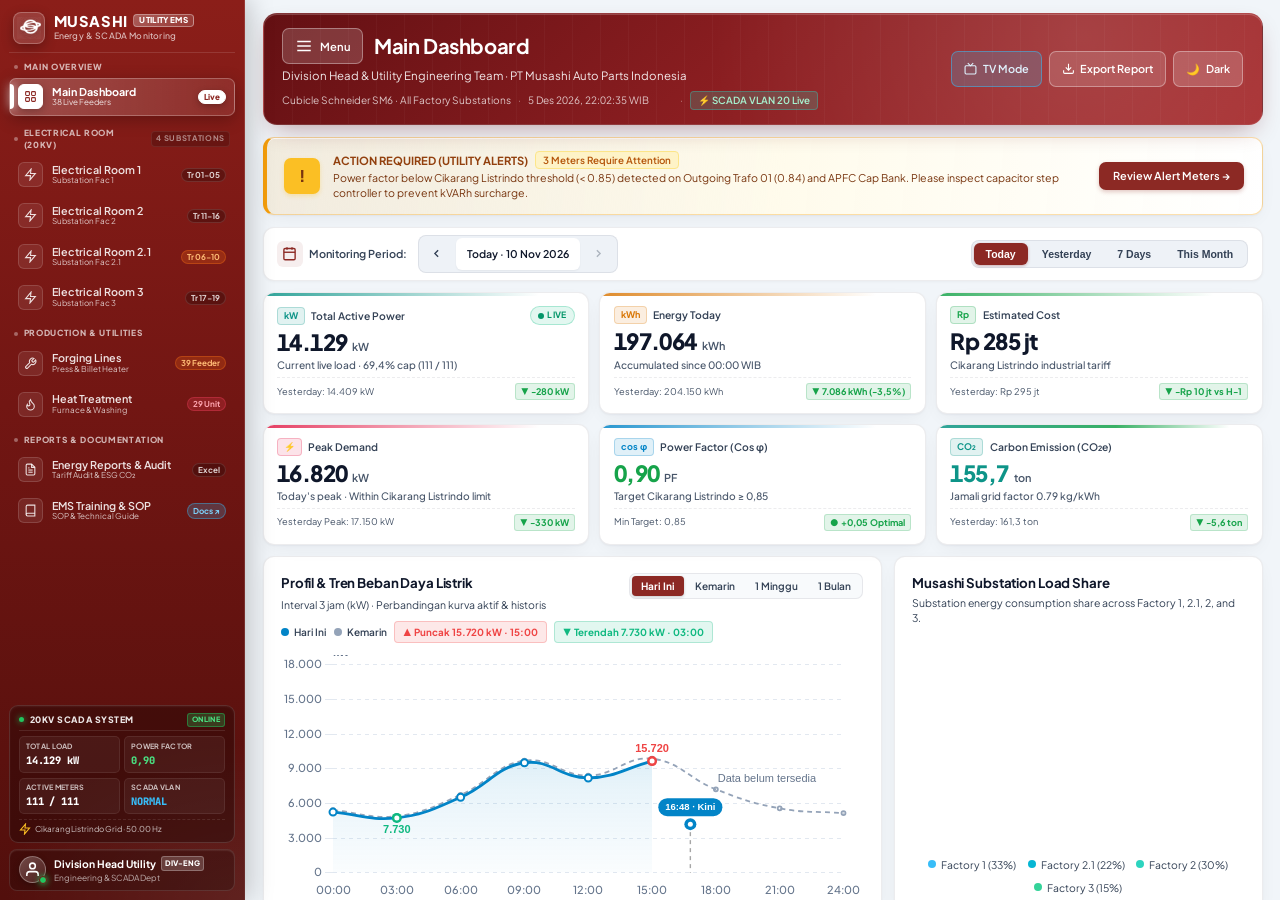
==== commit c5289722: "Restore spacious dashboard and sidebar layout with crisp text contrast, smooth scroll, and Donut kWh" ====
--- a/index.html
+++ b/index.html
@@ -2,7 +2,7 @@
 <html lang="id">
 <head>
   <meta charset="UTF-8">
-  <meta name="viewport" content="width=device-width, initial-scale=1.0">
+  <meta name="viewport" content="width=device-width, initial-scale=1.0, maximum-scale=1.0, user-scalable=no">
   <title>Musashi Utility – Monitoring Electrical Room & Power Meter</title>
   <meta name="description" content="Energy Management System & SCADA Dashboard for Electrical Room Cubicle Schneider SM6, Outgoing Transformers, and LV-MDB Panels at PT Musashi Auto Parts Indonesia.">
   <link rel="icon" type="image/png" href="musashi_logo_clean.png">
@@ -682,15 +682,10 @@
               <p class="card-subtitle" id="tableSectionSub">Realtime telemetry for 20kV Transformers, Schneider SM6 Cubicles, LMVDP Panels, and APFC Capacitor Banks.</p>
             </div>
             <div class="table-toolbar-right">
-              <div class="table-status-pills" role="group" aria-label="Filter status meter">
-                <button type="button" class="table-filter-pill active" data-table-status="all" onclick="window.setTableStatusFilter('all')">Semua</button>
-                <button type="button" class="table-filter-pill" data-table-status="normal" onclick="window.setTableStatusFilter('normal')">Normal</button>
-                <button type="button" class="table-filter-pill" data-table-status="alerts" onclick="window.setTableStatusFilter('alerts')">Perhatian</button>
-              </div>
               <button type="button" id="btnResetTableFilter" class="btn-reset-filter" style="display:none;" onclick="window.resetTableFilters()" title="Tampilkan kembali semua meter">
                 ✕ Reset Filter
               </button>
-              <input type="text" id="searchInput" class="clean-search-input" placeholder="Cari kode, nama meter, area, IP...">
+              <input type="text" id="searchInput" class="clean-search-input" placeholder="Search machine code, meter name, feeder, IP...">
             </div>
           </div>
 
--- a/style.css
+++ b/style.css
@@ -50,10 +50,10 @@
   --font-sans: 'Plus Jakarta Sans', 'Inter', -apple-system, BlinkMacSystemFont, 'Segoe UI', Roboto, sans-serif;
   --font-mono: 'JetBrains Mono', SFMono-Regular, Menlo, Monaco, Consolas, monospace;
 
-  --sidebar-width: 256px;
-  --radius-sm: 8px;
-  --radius-md: 12px;
-  --radius-lg: 16px;
+  --sidebar-width: 245px;
+  --radius-sm: 7px;
+  --radius-md: 11px;
+  --radius-lg: 14px;
 }
 
 /* Dark Theme Variables (SCADA Control Room Night Mode) */
@@ -68,8 +68,8 @@
   --bg-card: #0f172a;
   --bg-card-hover: #16213a;
   --bg-input: #0b1222;
-  --border-card: rgba(148, 163, 184, 0.16);
-  --border-card-subtle: rgba(148, 163, 184, 0.28);
+  --border-card: rgba(148, 163, 184, 0.13);
+  --border-card-subtle: rgba(148, 163, 184, 0.24);
   --shadow-card: 0 2px 8px rgba(0, 0, 0, 0.32), 0 10px 24px -8px rgba(0, 0, 0, 0.45), inset 0 1px 0 rgba(255, 255, 255, 0.05);
   --shadow-card-hover: 0 8px 24px rgba(0, 0, 0, 0.5), inset 0 1px 0 rgba(255, 255, 255, 0.08);
 
@@ -97,8 +97,8 @@
   background-color: var(--bg-app);
   color: var(--text-primary);
   font-family: var(--font-sans);
-  font-size: 15px;
-  line-height: 1.55;
+  font-size: 14px;
+  line-height: 1.48;
   -webkit-font-smoothing: antialiased;
   -moz-osx-font-smoothing: grayscale;
   height: 100%;
@@ -106,23 +106,6 @@
   margin: 0;
   padding: 0;
   overflow: hidden; /* Mencegah double scrollbar di luar aplikasi */
-  transition: background-color 0.28s ease, color 0.24s ease;
-}
-
-button:focus-visible,
-a:focus-visible,
-input:focus-visible {
-  outline: 2px solid var(--color-blue);
-  outline-offset: 2px;
-}
-
-@media (prefers-reduced-motion: reduce) {
-  *, *::before, *::after {
-    animation-duration: 0.01ms !important;
-    animation-iteration-count: 1 !important;
-    transition-duration: 0.01ms !important;
-    scroll-behavior: auto !important;
-  }
 }
 
 body.modal-open {
@@ -259,7 +242,7 @@
 .brand-emblem-box {
   width: 32px;
   height: 32px;
-  background: rgba(255, 255, 255, 0.12);
+  background: rgba(255, 255, 255, 0.14);
   border: 1px solid rgba(255, 255, 255, 0.24);
   border-radius: 8px;
   display: flex;
@@ -267,7 +250,6 @@
   justify-content: center;
   flex-shrink: 0;
   box-shadow: 0 4px 12px rgba(0, 0, 0, 0.25);
-  backdrop-filter: blur(8px);
   padding: 3px;
 }
 
@@ -322,9 +304,9 @@
 .sidebar-section-header {
   display: flex;
   align-items: center;
-  gap: 0.42rem;
-  margin: 0.72rem 0.35rem 0.28rem 0.35rem;
-  font-size: 0.68rem;
+  gap: 0.4rem;
+  margin: 0.55rem 0.35rem 0.2rem 0.35rem;
+  font-size: 0.6rem;
   font-weight: 800;
   text-transform: uppercase;
   letter-spacing: 0.08em;
@@ -332,14 +314,14 @@
 }
 
 .sidebar-section-header:first-of-type {
-  margin-top: 0.2rem;
+  margin-top: 0.15rem;
 }
 
 .section-dot {
-  width: 5px;
-  height: 5px;
+  width: 4px;
+  height: 4px;
   border-radius: 50%;
-  background: rgba(255, 255, 255, 0.52);
+  background: rgba(255, 255, 255, 0.35);
   flex-shrink: 0;
 }
 
@@ -348,13 +330,13 @@
 }
 
 .section-count-badge {
-  font-size: 0.62rem;
+  font-size: 0.55rem;
   font-weight: 700;
-  color: rgba(255, 255, 255, 0.76);
-  background: rgba(0, 0, 0, 0.22);
-  padding: 1px 6px;
+  color: rgba(255, 255, 255, 0.5);
+  background: rgba(0, 0, 0, 0.2);
+  padding: 1px 4px;
   border-radius: 4px;
-  border: 1px solid rgba(255, 255, 255, 0.14);
+  border: 1px solid rgba(255, 255, 255, 0.08);
 }
 
 /* Sidebar Navigation Items */
@@ -363,7 +345,7 @@
   z-index: 1;
   display: flex;
   flex-direction: column;
-  gap: 0.16rem;
+  gap: 0.12rem;
   flex: 1;
 }
 
@@ -371,40 +353,40 @@
 .sidebar-menu-btn {
   display: flex;
   align-items: center;
-  gap: 0.65rem;
+  gap: 0.6rem;
   width: 100%;
-  padding: 0.46rem 0.65rem;
-  margin-bottom: 0.1rem;
+  padding: 0.38rem 0.6rem;
+  margin-bottom: 0.12rem;
   background: transparent;
   border: 1px solid transparent;
-  border-radius: 9px;
-  color: rgba(255, 255, 255, 0.92);
+  border-radius: 7px;
+  color: rgba(255, 255, 255, 0.88);
   font-family: var(--font-sans);
   text-align: left;
   text-decoration: none;
   cursor: pointer;
   position: relative;
-  transition: transform 0.2s cubic-bezier(0.16, 1, 0.3, 1), background-color 0.2s ease, border-color 0.2s ease, box-shadow 0.2s ease;
+  transition: all 0.2s cubic-bezier(0.16, 1, 0.3, 1);
   user-select: none;
 }
 
 .sidebar-menu-btn:hover {
-  background: rgba(255, 255, 255, 0.12);
-  border-color: rgba(255, 255, 255, 0.18);
+  background: rgba(255, 255, 255, 0.1);
+  border-color: rgba(255, 255, 255, 0.15);
   color: #ffffff;
   transform: translateX(3px);
 }
 
 .sidebar-menu-btn:active {
-  transform: translateX(1px) scale(0.99);
+  transform: translateX(1px);
 }
 
 /* Active State (Signature Editorial Glow & Left Accent Bar) */
 .sidebar-menu-btn.active {
-  background: linear-gradient(90deg, rgba(255, 255, 255, 0.24) 0%, rgba(255, 255, 255, 0.1) 100%);
-  border: 1px solid rgba(255, 255, 255, 0.28);
+  background: linear-gradient(90deg, rgba(255, 255, 255, 0.22) 0%, rgba(255, 255, 255, 0.08) 100%);
+  border: 1px solid rgba(255, 255, 255, 0.25);
   color: #ffffff;
-  box-shadow: 0 4px 16px rgba(0, 0, 0, 0.24);
+  box-shadow: 0 4px 16px rgba(0, 0, 0, 0.25);
 }
 
 .sidebar-menu-btn.active::before {
@@ -421,23 +403,23 @@
 
 /* Icon Box inside Menu Button */
 .menu-icon-box {
-  width: 28px;
-  height: 28px;
-  border-radius: 7px;
-  background: rgba(255, 255, 255, 0.1);
-  border: 1px solid rgba(255, 255, 255, 0.16);
+  width: 25px;
+  height: 25px;
+  border-radius: 6px;
+  background: rgba(255, 255, 255, 0.08);
+  border: 1px solid rgba(255, 255, 255, 0.14);
   display: flex;
   align-items: center;
   justify-content: center;
   flex-shrink: 0;
-  color: rgba(255, 255, 255, 0.9);
-  transition: background-color 0.2s ease, color 0.2s ease, border-color 0.2s ease, transform 0.2s ease;
+  color: rgba(255, 255, 255, 0.85);
+  transition: all 0.2s ease;
 }
 
 .sidebar-menu-btn:hover .menu-icon-box {
-  background: rgba(255, 255, 255, 0.2);
+  background: rgba(255, 255, 255, 0.18);
   color: #ffffff;
-  border-color: rgba(255, 255, 255, 0.34);
+  border-color: rgba(255, 255, 255, 0.3);
 }
 
 .sidebar-menu-btn.active .menu-icon-box {
@@ -448,15 +430,15 @@
 }
 
 .sidebar-icon {
-  width: 14px;
-  height: 14px;
+  width: 13px;
+  height: 13px;
   stroke: currentColor;
   stroke-width: 2;
   transition: transform 0.2s ease;
 }
 
 .sidebar-menu-btn:hover .sidebar-icon {
-  transform: scale(1.08);
+  transform: scale(1.1);
 }
 
 /* Two-tier Typography inside Menu Button */
@@ -465,11 +447,11 @@
   flex-direction: column;
   flex: 1;
   min-width: 0;
-  line-height: 1.24;
+  line-height: 1.15;
 }
 
 .sidebar-btn-label {
-  font-size: 0.82rem;
+  font-size: 0.77rem;
   font-weight: 600;
   color: inherit;
   white-space: nowrap;
@@ -482,31 +464,31 @@
 }
 
 .sidebar-btn-sub {
-  font-size: 0.68rem;
-  color: rgba(255, 255, 255, 0.74);
+  font-size: 0.58rem;
+  color: rgba(255, 255, 255, 0.75);
   font-weight: 400;
-  margin-top: 1px;
+  margin-top: 0.5px;
   white-space: nowrap;
   overflow: hidden;
   text-overflow: ellipsis;
 }
 
 .sidebar-menu-btn.active .sidebar-btn-sub {
-  color: rgba(255, 255, 255, 0.92);
+  color: rgba(255, 255, 255, 0.85);
 }
 
 /* Micro Pill Badges */
 .sidebar-badge {
-  font-size: 0.64rem;
+  font-size: 0.58rem;
   font-weight: 700;
-  padding: 2px 6px;
+  padding: 1px 5px;
   border-radius: 9999px;
-  background: rgba(0, 0, 0, 0.26);
-  color: rgba(255, 255, 255, 0.88);
-  border: 1px solid rgba(255, 255, 255, 0.16);
+  background: rgba(0, 0, 0, 0.25);
+  color: rgba(255, 255, 255, 0.8);
+  border: 1px solid rgba(255, 255, 255, 0.12);
   white-space: nowrap;
   flex-shrink: 0;
-  transition: background-color 0.2s ease, color 0.2s ease, border-color 0.2s ease;
+  transition: all 0.2s ease;
 }
 
 .sidebar-menu-btn.active .sidebar-badge {
@@ -642,10 +624,9 @@
   margin-top: 0.55rem;
   margin-bottom: 0.45rem;
   padding: 0.5rem 0.65rem;
-  background: rgba(0, 0, 0, 0.25);
+  background: rgba(0, 0, 0, 0.28);
   border: 1px solid rgba(255, 255, 255, 0.14);
   border-radius: 9px;
-  backdrop-filter: blur(8px);
   display: flex;
   flex-direction: column;
   gap: 0.35rem;
@@ -711,7 +692,7 @@
 }
 
 .scada-stat-box .stat-lbl {
-  font-size: 0.6rem;
+  font-size: 0.52rem;
   font-weight: 700;
   letter-spacing: 0.04em;
   color: rgba(255, 255, 255, 0.72);
@@ -719,7 +700,7 @@
 }
 
 .scada-stat-box .stat-val {
-  font-size: 0.78rem;
+  font-size: 0.74rem;
   font-weight: 800;
   color: #ffffff;
   font-family: var(--font-mono);
@@ -732,11 +713,11 @@
 .scada-footer-note {
   display: flex;
   align-items: center;
-  gap: 0.35rem;
-  font-size: 0.66rem;
-  color: rgba(255, 255, 255, 0.76);
-  padding-top: 0.24rem;
-  border-top: 1px dashed rgba(255, 255, 255, 0.14);
+  gap: 0.3rem;
+  font-size: 0.58rem;
+  color: rgba(255, 255, 255, 0.74);
+  padding-top: 0.18rem;
+  border-top: 1px dashed rgba(255, 255, 255, 0.1);
 }
 
 .scada-footer-note svg {
@@ -757,20 +738,16 @@
   height: 100dvh;
   overflow-y: auto;
   overflow-x: hidden;
-  scroll-behavior: smooth;
+  overscroll-behavior-y: contain;
+  will-change: scroll-position;
   -webkit-overflow-scrolling: touch;
-  padding: 1.1rem 1.45rem 3.75rem 1.45rem;
+  padding: 0.95rem 1.25rem 3.75rem 1.25rem;
   background-color: var(--bg-app);
-  background-image:
-    radial-gradient(circle at 12% 0%, rgba(140, 41, 36, 0.04) 0%, transparent 42%),
-    radial-gradient(circle at 88% 8%, rgba(2, 132, 199, 0.045) 0%, transparent 40%);
-  transition: margin-left 0.3s cubic-bezier(0.16, 1, 0.3, 1), width 0.3s cubic-bezier(0.16, 1, 0.3, 1), max-width 0.3s cubic-bezier(0.16, 1, 0.3, 1), background-color 0.25s ease;
+  transition: margin-left 0.28s cubic-bezier(0.16, 1, 0.3, 1), width 0.28s cubic-bezier(0.16, 1, 0.3, 1), max-width 0.28s cubic-bezier(0.16, 1, 0.3, 1);
 }
 
 body.dark-theme .app-main-content {
-  background-image:
-    radial-gradient(circle at 14% 0%, rgba(140, 41, 36, 0.08) 0%, transparent 42%),
-    radial-gradient(circle at 88% 10%, rgba(56, 189, 248, 0.06) 0%, transparent 42%);
+  background-color: var(--bg-app);
 }
 
 .app-main-content::-webkit-scrollbar,
@@ -807,18 +784,18 @@
 .musashi-header-banner {
   position: relative;
   flex-shrink: 0;
-  margin-bottom: 1rem;
+  margin-bottom: 0.9rem;
   z-index: 20;
   background: linear-gradient(135deg, #641013 0%, #8b1e21 48%, #a62b2d 100%);
   border: 1px solid rgba(255, 255, 255, 0.14);
   border-radius: var(--radius-lg);
-  padding: 1.15rem 1.45rem;
+  padding: 1rem 1.35rem;
   color: #ffffff;
   display: flex;
   justify-content: space-between;
   align-items: center;
   flex-wrap: wrap;
-  gap: 0.9rem;
+  gap: 0.85rem;
   overflow: hidden;
   box-shadow: 0 10px 26px -10px rgba(100, 16, 19, 0.45), inset 0 1px 0 rgba(255, 255, 255, 0.2);
 }
@@ -890,18 +867,17 @@
 }
 
 .banner-title {
-  font-size: 1.5rem;
+  font-size: 1.45rem;
   font-weight: 700;
   letter-spacing: -0.02em;
   color: #ffffff;
-  line-height: 1.2;
+  line-height: 1.15;
 }
 
 .banner-subtitle {
-  font-size: 0.86rem;
-  color: rgba(255, 255, 255, 0.92);
+  font-size: 0.82rem;
+  color: rgba(255, 255, 255, 0.9);
   font-weight: 400;
-  line-height: 1.4;
 }
 
 .banner-meta {
@@ -909,9 +885,9 @@
   align-items: center;
   flex-wrap: wrap;
   gap: 0.5rem;
-  font-size: 0.78rem;
-  color: rgba(255, 255, 255, 0.84);
-  margin-top: 0.22rem;
+  font-size: 0.72rem;
+  color: rgba(255, 255, 255, 0.75);
+  margin-top: 0.2rem;
 }
 
 .meta-dot {
@@ -919,13 +895,13 @@
 }
 
 .badge-vlan-live {
-  background: rgba(45, 212, 191, 0.22);
+  background: rgba(45, 212, 191, 0.2);
   color: #a7f3d0;
-  border: 1px solid rgba(45, 212, 191, 0.38);
-  padding: 2px 8px;
-  border-radius: 5px;
+  border: 1px solid rgba(45, 212, 191, 0.35);
+  padding: 1px 7px;
+  border-radius: 4px;
   font-weight: 600;
-  font-size: 0.75rem;
+  font-size: 0.7rem;
 }
 
 /* Banner Action Buttons */
@@ -934,35 +910,36 @@
   align-items: center;
   gap: 0.5rem;
   flex-wrap: wrap;
+}
+
+#headerLiveTime {
+  font-variant-numeric: tabular-nums;
+  display: inline-block;
+  min-width: 145px;
 }
 
 .btn-banner-action {
   background: rgba(255, 255, 255, 0.14);
   border: 1px solid rgba(255, 255, 255, 0.35);
   color: #ffffff;
-  padding: 0.5rem 0.95rem;
-  min-height: 38px;
+  padding: 0.45rem 0.85rem;
+  min-height: 36px;
   border-radius: var(--radius-sm);
   font-family: var(--font-sans);
-  font-size: 0.82rem;
+  font-size: 0.78rem;
   font-weight: 600;
   cursor: pointer;
   display: inline-flex;
   align-items: center;
-  gap: 0.45rem;
+  gap: 0.4rem;
   white-space: nowrap;
-  backdrop-filter: blur(8px);
-  transition: transform 0.2s cubic-bezier(0.16, 1, 0.3, 1), background-color 0.18s ease, border-color 0.18s ease;
+  transition: background-color 0.15s ease, border-color 0.15s ease, transform 0.15s ease;
 }
 
 .btn-banner-action:hover {
-  background: rgba(255, 255, 255, 0.24);
+  background: rgba(255, 255, 255, 0.22);
   border-color: #ffffff;
   transform: translateY(-1px);
-}
-
-.btn-banner-action:active {
-  transform: translateY(0) scale(0.98);
 }
 
 .btn-banner-action.btn-tv-mode {
@@ -983,17 +960,17 @@
 /* ================= 5. DEDICATED MENU VIEWS SYSTEM ================= */
 .menu-view {
   display: none;
+  animation: fadeInView 0.25s cubic-bezier(0.4, 0, 0.2, 1) forwards;
 }
 
 .menu-view.active {
   display: block;
-  animation: fadeInView 0.32s cubic-bezier(0.16, 1, 0.3, 1) both;
 }
 
 @keyframes fadeInView {
   from {
     opacity: 0;
-    transform: translateY(8px);
+    transform: translateY(6px);
   }
   to {
     opacity: 1;
@@ -1297,7 +1274,7 @@
   align-items: center;
   gap: 0.5rem;
   flex-wrap: wrap;
-  font-size: 0.85rem;
+  font-size: 0.8rem;
   color: #92400e;
 }
 
@@ -1306,13 +1283,13 @@
 }
 
 .alert-count-pill {
-  font-size: 0.74rem;
-  font-weight: 700;
+  font-size: 0.7rem;
+  font-weight: 600;
   background: #fef3c7;
-  color: #92400e;
-  border: 1px solid #fcd34d;
-  padding: 2px 8px;
-  border-radius: 5px;
+  color: #b45309;
+  border: 1px solid #fde68a;
+  padding: 1px 7px;
+  border-radius: 4px;
 }
 
 body.dark-theme .alert-count-pill {
@@ -1322,29 +1299,29 @@
 }
 
 .alert-desc {
-  font-size: 0.81rem;
+  font-size: 0.76rem;
   color: #78350f;
-  line-height: 1.5;
+  line-height: 1.4;
 }
 
 body.dark-theme .alert-desc {
-  color: #e2e8f0;
+  color: #d1d5db;
 }
 
 .btn-alert-action {
   background: var(--musashi-red);
   color: #ffffff;
-  padding: 0.6rem 1.05rem;
+  padding: 0.55rem 1rem;
   border-radius: var(--radius-sm);
   font-family: var(--font-sans);
-  font-size: 0.82rem;
+  font-size: 0.78rem;
   font-weight: 600;
   border: none;
   cursor: pointer;
   display: inline-flex;
   align-items: center;
   gap: 0.4rem;
-  transition: transform 0.2s cubic-bezier(0.16, 1, 0.3, 1), background-color 0.18s ease, box-shadow 0.2s ease;
+  transition: all 0.15s ease;
   white-space: nowrap;
   box-shadow: 0 2px 4px rgba(140, 41, 36, 0.25);
 }
@@ -1352,19 +1329,15 @@
 .btn-alert-action:hover {
   background: var(--musashi-red-crimson);
   transform: translateY(-1px);
-  box-shadow: 0 4px 10px rgba(140, 41, 36, 0.35);
-}
-
-.btn-alert-action:active {
-  transform: translateY(0) scale(0.98);
+  box-shadow: 0 4px 8px rgba(140, 41, 36, 0.35);
 }
 
 /* ================= 7. KPI CARDS GRID ================= */
 .kpi-grid {
   display: grid;
   grid-template-columns: repeat(6, minmax(0, 1fr));
-  gap: 0.9rem;
-  margin-bottom: 1rem;
+  gap: 0.75rem;
+  margin-bottom: 0.85rem;
   width: 100%;
   max-width: 100%;
   box-sizing: border-box;
@@ -1375,16 +1348,16 @@
   background: var(--bg-card);
   border: 1px solid var(--border-card);
   border-radius: var(--radius-md);
-  padding: 1rem 1.1rem;
+  padding: 0.9rem 0.95rem;
   display: flex;
   flex-direction: column;
   justify-content: space-between;
-  min-height: 112px;
+  min-height: 98px;
   min-width: 0;
   width: 100%;
   box-sizing: border-box;
   box-shadow: var(--shadow-card);
-  transition: transform 0.22s cubic-bezier(0.16, 1, 0.3, 1), box-shadow 0.22s ease, border-color 0.22s ease, background-color 0.25s ease;
+  transition: transform 0.2s cubic-bezier(0.16, 1, 0.3, 1), box-shadow 0.2s ease, border-color 0.2s ease;
   overflow: hidden;
 }
 
@@ -1475,7 +1448,7 @@
 }
 
 .kpi-title {
-  font-size: 0.8rem;
+  font-size: 0.74rem;
   font-weight: 600;
   color: var(--text-secondary);
   white-space: nowrap;
@@ -1487,11 +1460,11 @@
   display: flex;
   align-items: baseline;
   gap: 0.35rem;
-  margin-bottom: 0.28rem;
+  margin-bottom: 0.2rem;
 }
 
 .kpi-value {
-  font-size: 1.66rem;
+  font-size: 1.6rem;
   font-weight: 800;
   color: var(--text-primary);
   line-height: 1.15;
@@ -1500,16 +1473,16 @@
 }
 
 .kpi-unit {
-  font-size: 0.82rem;
+  font-size: 0.78rem;
   font-weight: 600;
   color: var(--text-muted);
 }
 
 .kpi-subtitle {
-  font-size: 0.76rem;
+  font-size: 0.73rem;
   color: var(--text-muted);
   font-weight: 500;
-  line-height: 1.38;
+  line-height: 1.32;
 }
 
 /* ================= HARI PEMANTAUAN & EXECUTIVE DATE TOOLBAR ================= */
@@ -1518,14 +1491,13 @@
   align-items: center;
   justify-content: space-between;
   flex-wrap: wrap;
-  gap: 0.85rem;
+  gap: 0.75rem;
   background: var(--bg-card);
   border: 1px solid var(--border-card);
   border-radius: var(--radius-md);
-  padding: 0.65rem 1.05rem;
-  margin-bottom: 1rem;
-  box-shadow: var(--shadow-card);
-  transition: background-color 0.25s ease, border-color 0.25s ease;
+  padding: 0.5rem 0.95rem;
+  margin-bottom: 0.85rem;
+  box-shadow: 0 1px 3px rgba(0, 0, 0, 0.04);
 }
 
 .toolbar-left {
@@ -1538,9 +1510,9 @@
 .monitoring-label-wrap {
   display: inline-flex;
   align-items: center;
-  gap: 0.5rem;
+  gap: 0.45rem;
   color: var(--text-secondary);
-  font-size: 0.83rem;
+  font-size: 0.78rem;
   font-weight: 600;
 }
 
@@ -1600,17 +1572,16 @@
   position: relative;
   display: inline-flex;
   align-items: center;
-  min-height: 34px;
-  padding: 5px 12px;
+  min-height: 32px;
+  padding: 4px 11px;
   background: var(--bg-card);
-  border: 1px solid var(--border-card);
-  border-radius: 7px;
-  font-size: 0.81rem;
+  border-radius: 6px;
+  font-size: 0.76rem;
   font-weight: 600;
   color: var(--text-primary);
   cursor: pointer;
   box-shadow: 0 1px 2px rgba(0, 0, 0, 0.05);
-  transition: border-color 0.18s ease, color 0.18s ease, background-color 0.25s ease;
+  transition: all 0.15s ease;
 }
 
 .active-date-capsule:hover {
@@ -1641,31 +1612,27 @@
   align-items: center;
   background: var(--bg-canvas);
   border: 1px solid var(--border-card);
-  border-radius: 9px;
-  padding: 3px;
-  gap: 3px;
+  border-radius: 8px;
+  padding: 2px;
+  gap: 2px;
 }
 
 .segmented-timeframe-switch .timeframe-pill {
   border: none;
   background: transparent;
   color: var(--text-secondary);
-  font-size: 0.8rem;
+  font-size: 0.75rem;
   font-weight: 600;
-  padding: 6px 14px;
+  padding: 5px 12px;
   border-radius: 6px;
   cursor: pointer;
-  transition: background-color 0.2s ease, color 0.2s ease, transform 0.15s ease, box-shadow 0.2s ease;
+  transition: all 0.18s ease;
   white-space: nowrap;
 }
 
 .segmented-timeframe-switch .timeframe-pill:hover {
   color: var(--text-primary);
-  background: rgba(0, 0, 0, 0.05);
-}
-
-.segmented-timeframe-switch .timeframe-pill:active {
-  transform: scale(0.97);
+  background: rgba(0, 0, 0, 0.04);
 }
 
 body.dark-theme .segmented-timeframe-switch .timeframe-pill:hover {
@@ -1750,18 +1717,18 @@
   align-items: center;
   justify-content: space-between;
   flex-wrap: wrap;
-  gap: 0.25rem 0.4rem;
-  margin-top: 0.45rem;
-  padding-top: 0.45rem;
+  gap: 0.2rem 0.35rem;
+  margin-top: 0.35rem;
+  padding-top: 0.35rem;
   border-top: 1px dashed var(--border-card);
-  font-size: 0.74rem;
+  font-size: 0.68rem;
   min-width: 0;
 }
 
 .kpi-prev-val {
   color: var(--text-muted);
-  font-size: 0.73rem;
-  line-height: 1.3;
+  font-size: 0.66rem;
+  white-space: nowrap;
   min-width: 0;
 }
 
@@ -1769,10 +1736,10 @@
   display: inline-flex;
   align-items: center;
   gap: 0.2rem;
-  font-size: 0.71rem;
+  font-size: 0.65rem;
   font-weight: 700;
-  padding: 2px 6px;
-  border-radius: 4px;
+  padding: 1px 5px;
+  border-radius: 3px;
   white-space: nowrap;
 }
 
@@ -1857,9 +1824,9 @@
 /* ================= 8. CHARTS GRID (24H LINE & DONUT) ================= */
 .charts-grid-row {
   display: grid;
-  grid-template-columns: minmax(0, 1.55fr) minmax(0, 1fr);
-  gap: 1rem;
-  margin-bottom: 1rem;
+  grid-template-columns: minmax(0, 1.68fr) minmax(0, 1fr);
+  gap: 0.85rem;
+  margin-bottom: 0.85rem;
   width: 100%;
   max-width: 100%;
   box-sizing: border-box;
@@ -1869,7 +1836,7 @@
   background: var(--bg-card);
   border: 1px solid var(--border-card);
   border-radius: var(--radius-md);
-  padding: 1.25rem 1.4rem;
+  padding: 1.1rem 1.25rem;
   display: flex;
   flex-direction: column;
   min-width: 0;
@@ -1878,27 +1845,24 @@
   box-sizing: border-box;
   overflow: hidden;
   box-shadow: var(--shadow-card);
-  transition: background-color 0.25s ease, border-color 0.22s ease, box-shadow 0.22s ease;
 }
 
 .card-header-block {
-  margin-bottom: 0.85rem;
+  margin-bottom: 0.75rem;
 }
 
 .card-title {
-  font-size: 1.04rem;
+  font-size: 0.95rem;
   font-weight: 700;
   color: var(--text-primary);
-  letter-spacing: -0.015em;
-  margin-bottom: 0.2rem;
-  line-height: 1.3;
+  letter-spacing: -0.01em;
+  margin-bottom: 0.15rem;
 }
 
 .card-subtitle {
-  font-size: 0.81rem;
+  font-size: 0.75rem;
   color: var(--text-secondary);
   font-weight: 400;
-  line-height: 1.48;
 }
 
 /* ================= 8.1 DYNAMIC CHART CARD HEADER BAR ================= */
@@ -1946,35 +1910,31 @@
   border: none;
   color: var(--text-secondary);
   font-family: var(--font-sans);
-  font-size: 0.78rem;
+  font-size: 0.72rem;
   font-weight: 600;
-  padding: 0.34rem 0.75rem;
-  border-radius: 5px;
+  padding: 0.28rem 0.65rem;
+  border-radius: 4px;
   cursor: pointer;
-  transition: background-color 0.18s ease, color 0.18s ease, transform 0.15s ease;
+  transition: all 0.15s ease;
 }
 
 .chart-time-pill:hover {
   color: var(--text-primary);
-  background: rgba(148, 163, 184, 0.14);
-}
-
-.chart-time-pill:active {
-  transform: scale(0.97);
+  background: rgba(255, 255, 255, 0.05);
 }
 
 .chart-time-pill.active {
   background: var(--musashi-red);
   color: #ffffff;
   font-weight: 700;
-  box-shadow: 0 2px 6px rgba(140, 41, 36, 0.25);
+  box-shadow: 0 1px 3px rgba(0, 0, 0, 0.2);
 }
 
 .chart-meta-badges {
   display: inline-flex;
   align-items: center;
   gap: 0.55rem;
-  font-size: 0.78rem;
+  font-size: 0.72rem;
   font-weight: 600;
   flex-wrap: wrap;
 }
@@ -1982,8 +1942,8 @@
 .chart-legend-badge {
   display: inline-flex;
   align-items: center;
-  gap: 6px;
-  font-size: 0.78rem;
+  gap: 5px;
+  font-size: 0.72rem;
   font-weight: 600;
   color: var(--text-secondary);
 }
@@ -2006,9 +1966,9 @@
 .chart-stat-badge {
   display: inline-flex;
   align-items: center;
-  padding: 0.24rem 0.62rem;
-  border-radius: 5px;
-  font-size: 0.75rem;
+  padding: 0.2rem 0.55rem;
+  border-radius: 4px;
+  font-size: 0.7rem;
   font-weight: 700;
 }
 
@@ -2025,7 +1985,7 @@
 }
 
 .line-chart-container {
-  height: 255px;
+  height: 245px;
   position: relative;
   width: 100%;
   max-width: 100%;
@@ -2052,37 +2012,33 @@
 }
 
 .donut-legend-row {
-  display: grid;
-  grid-template-columns: repeat(2, minmax(0, 1fr));
-  gap: 0.55rem 0.9rem;
-  width: 100%;
-  max-width: 310px;
-  margin-top: 0.95rem;
-  font-size: 0.8rem;
-  font-weight: 500;
+  display: flex;
+  flex-wrap: wrap;
+  justify-content: center;
+  gap: 0.55rem 0.85rem;
+  margin-top: 0.75rem;
+  font-size: 0.74rem;
   color: var(--text-secondary);
 }
 
 .donut-legend-item {
   display: flex;
   align-items: center;
-  gap: 0.42rem;
-  white-space: nowrap;
+  gap: 0.35rem;
 }
 
 .donut-legend-color {
-  width: 9px;
-  height: 9px;
+  width: 8px;
+  height: 8px;
   border-radius: 50%;
-  flex-shrink: 0;
 }
 
 /* ================= 9. ROW 3: TOP 8 & PERLU PERHATIAN ================= */
 .mid-split-grid {
   display: grid;
   grid-template-columns: minmax(0, 1.35fr) minmax(0, 1fr);
-  gap: 1rem;
-  margin-bottom: 1rem;
+  gap: 0.85rem;
+  margin-bottom: 0.85rem;
   width: 100%;
   max-width: 100%;
   box-sizing: border-box;
@@ -2109,12 +2065,12 @@
   border: 1px solid var(--border-card);
   border-left: 4px solid var(--color-amber);
   border-radius: var(--radius-sm);
-  padding: 0.9rem 1.05rem;
+  padding: 0.75rem 0.95rem;
   display: flex;
   flex-direction: column;
-  gap: 0.52rem;
+  gap: 0.45rem;
   cursor: pointer;
-  transition: transform 0.22s cubic-bezier(0.16, 1, 0.3, 1), box-shadow 0.22s ease, border-color 0.2s ease, background-color 0.25s ease;
+  transition: all 0.2s cubic-bezier(0.16, 1, 0.3, 1);
   box-shadow: 0 2px 6px rgba(0, 0, 0, 0.04);
 }
 
@@ -2267,29 +2223,29 @@
 }
 
 .attention-title-text {
-  font-size: 0.95rem;
+  font-size: 0.92rem;
   font-weight: 700;
   color: var(--text-primary);
-  line-height: 1.3;
+  line-height: 1.25;
 }
 
 .attention-location-text {
   display: inline-flex;
   align-items: center;
   gap: 0.3rem;
-  font-size: 0.79rem;
+  font-size: 0.74rem;
   color: var(--text-secondary);
 }
 
 .attention-card-footer {
   background: var(--bg-card-hover);
-  border-radius: 7px;
-  padding: 0.65rem 0.85rem;
+  border-radius: 6px;
+  padding: 0.55rem 0.75rem;
   display: flex;
   flex-direction: column;
-  gap: 0.3rem;
-  font-size: 0.79rem;
-  line-height: 1.48;
+  gap: 0.25rem;
+  font-size: 0.74rem;
+  line-height: 1.4;
   border: 1px solid var(--border-card);
 }
 
@@ -2424,25 +2380,25 @@
 }
 
 .activity-card-time {
-  font-size: 0.75rem;
+  font-size: 0.68rem;
   color: var(--text-muted);
 }
 
 .activity-kw-pill {
   margin-left: auto;
-  font-size: 1.38rem;
+  font-size: 1.32rem;
   font-weight: 800;
   color: var(--text-primary);
   display: inline-flex;
   align-items: baseline;
-  gap: 0.22rem;
+  gap: 0.2rem;
   white-space: nowrap;
   font-variant-numeric: tabular-nums;
   letter-spacing: -0.02em;
 }
 
 .activity-kw-pill span {
-  font-size: 0.76rem;
+  font-size: 0.72rem;
   font-weight: 600;
   color: var(--text-muted);
 }
@@ -2452,12 +2408,12 @@
   align-items: center;
   gap: 0.35rem;
   font-family: var(--font-mono);
-  font-size: 0.8rem;
+  font-size: 0.75rem;
   font-weight: 700;
   color: var(--text-primary);
   background: linear-gradient(135deg, rgba(2, 132, 199, 0.08) 0%, rgba(16, 185, 129, 0.08) 100%);
   border: 1px solid rgba(2, 132, 199, 0.25);
-  padding: 0.42rem 1rem;
+  padding: 0.38rem 0.95rem;
   border-radius: 9999px;
   letter-spacing: 0.02em;
   box-shadow: 0 2px 6px rgba(2, 132, 199, 0.08);
@@ -2479,16 +2435,16 @@
 .activity-metric-rows {
   display: flex;
   flex-direction: column;
-  gap: 0.42rem;
+  gap: 0.35rem;
   border-top: 1px solid var(--border-card);
-  padding-top: 0.7rem;
+  padding-top: 0.65rem;
 }
 
 .act-metric-row {
   display: flex;
   justify-content: space-between;
   align-items: center;
-  font-size: 0.79rem;
+  font-size: 0.72rem;
   color: var(--text-secondary);
 }
 
@@ -2501,10 +2457,10 @@
   display: flex;
   align-items: center;
   justify-content: space-between;
-  padding-top: 0.5rem;
+  padding-top: 0.45rem;
   margin-top: 0.15rem;
   border-top: 1px dashed var(--border-card);
-  font-size: 0.74rem;
+  font-size: 0.68rem;
   color: var(--text-muted);
 }
 
@@ -2554,78 +2510,31 @@
 .table-toolbar-right {
   display: flex;
   align-items: center;
-  flex-wrap: wrap;
-  gap: 0.55rem;
-}
-
-.table-status-pills {
-  display: inline-flex;
-  align-items: center;
-  background: var(--bg-canvas);
-  border: 1px solid var(--border-card);
-  border-radius: var(--radius-sm);
-  padding: 2px;
-  gap: 2px;
-}
-
-.table-filter-pill {
-  border: none;
-  background: transparent;
-  color: var(--text-secondary);
-  font-family: var(--font-sans);
-  font-size: 0.76rem;
-  font-weight: 600;
-  padding: 0.36rem 0.72rem;
-  border-radius: 6px;
-  cursor: pointer;
-  transition: background-color 0.18s ease, color 0.18s ease, transform 0.15s ease;
-  white-space: nowrap;
-}
-
-.table-filter-pill:hover {
-  color: var(--text-primary);
-  background: rgba(148, 163, 184, 0.14);
-}
-
-.table-filter-pill:active {
-  transform: scale(0.97);
-}
-
-.table-filter-pill.active {
-  background: var(--musashi-red);
-  color: #ffffff;
-  font-weight: 700;
-  box-shadow: 0 1px 4px rgba(140, 41, 36, 0.28);
+  gap: 0.5rem;
 }
 
 .clean-search-input {
   background: var(--bg-input);
   border: 1px solid var(--border-card);
   border-radius: var(--radius-sm);
-  padding: 0.52rem 0.95rem;
+  padding: 0.5rem 0.9rem;
   font-family: var(--font-sans);
-  font-size: 0.82rem;
+  font-size: 0.78rem;
   color: var(--text-primary);
-  width: 270px;
+  width: 280px;
   outline: none;
   box-shadow: inset 0 1px 2px rgba(15, 23, 42, 0.04);
-  transition: border-color 0.18s ease, box-shadow 0.18s ease, background-color 0.25s ease;
-}
-
-.clean-search-input::placeholder {
-  color: var(--text-muted);
+  transition: border-color 0.18s ease, box-shadow 0.18s ease;
 }
 
 .clean-search-input:focus {
   border-color: var(--musashi-red);
-  box-shadow: 0 0 0 3px rgba(140, 41, 36, 0.14);
+  box-shadow: 0 0 0 3px rgba(140, 41, 36, 0.12);
 }
 
 .clean-table-responsive {
   width: 100%;
-  overflow: auto;
-  max-height: 620px;
-  scroll-behavior: smooth;
+  overflow-x: auto;
   -webkit-overflow-scrolling: touch;
   border: 1px solid var(--border-card);
   border-radius: var(--radius-md);
@@ -2634,26 +2543,23 @@
 .clean-table {
   width: 100%;
   border-collapse: collapse;
-  font-size: 0.81rem;
+  font-size: 0.76rem;
   text-align: left;
 }
 
 .clean-table th {
-  position: sticky;
-  top: 0;
-  z-index: 4;
   background: var(--bg-canvas);
-  color: var(--text-secondary);
-  font-size: 0.72rem;
+  color: var(--text-muted);
+  font-size: 0.68rem;
   font-weight: 700;
   text-transform: uppercase;
   letter-spacing: 0.04em;
-  padding: 0.8rem 0.9rem;
-  border-bottom: 1.5px solid var(--border-card-subtle);
+  padding: 0.7rem 0.8rem;
+  border-bottom: 1px solid var(--border-card);
   white-space: nowrap;
   user-select: none;
   cursor: pointer;
-  transition: color 0.15s ease, background-color 0.15s ease;
+  transition: color 0.15s ease, background 0.15s ease;
 }
 
 .clean-table th:hover {
@@ -2662,25 +2568,17 @@
 }
 
 .clean-table td {
-  padding: 0.72rem 0.9rem;
+  padding: 0.62rem 0.8rem;
   border-bottom: 1px solid var(--border-card);
   color: var(--text-secondary);
   white-space: nowrap;
   vertical-align: middle;
 }
 
-.clean-table tbody tr:nth-child(even) {
-  background: rgba(15, 23, 42, 0.018);
-}
-
-body.dark-theme .clean-table tbody tr:nth-child(even) {
-  background: rgba(255, 255, 255, 0.02);
-}
-
 .clean-table td.col-id {
   font-family: var(--font-mono);
   font-weight: 700;
-  font-size: 0.79rem;
+  font-size: 0.73rem;
   color: var(--text-primary);
   letter-spacing: 0.01em;
 }
@@ -2694,20 +2592,28 @@
   text-align: right;
   font-family: var(--font-mono);
   font-variant-numeric: tabular-nums;
-  font-size: 0.81rem;
+  font-size: 0.75rem;
 }
 
 .clean-table tbody tr {
-  transition: background-color 0.16s ease;
+  transition: background-color 0.14s ease;
   cursor: pointer;
 }
 
+.clean-table tbody tr:nth-child(even) {
+  background: rgba(15, 23, 42, 0.018);
+}
+
+body.dark-theme .clean-table tbody tr:nth-child(even) {
+  background: rgba(255, 255, 255, 0.02);
+}
+
 .clean-table tbody tr:hover {
-  background: rgba(2, 132, 199, 0.07) !important;
+  background: rgba(2, 132, 199, 0.065) !important;
 }
 
 body.dark-theme .clean-table tbody tr:hover {
-  background: rgba(56, 189, 248, 0.09) !important;
+  background: rgba(56, 189, 248, 0.085) !important;
 }
 
 .clean-table tbody tr:last-child td {
@@ -2848,8 +2754,6 @@
   right: 0;
   bottom: 0;
   background: rgba(15, 23, 42, 0.68);
-  backdrop-filter: blur(6px);
-  -webkit-backdrop-filter: blur(6px);
   z-index: 99999;
   display: flex !important;
   align-items: center;
@@ -2858,7 +2762,7 @@
   opacity: 0;
   visibility: hidden;
   pointer-events: none;
-  transition: opacity 0.24s cubic-bezier(0.16, 1, 0.3, 1), visibility 0.24s ease;
+  transition: opacity 0.22s cubic-bezier(0.16, 1, 0.3, 1), visibility 0.22s ease;
 }
 
 .modal-overlay.open,
@@ -2866,11 +2770,13 @@
   opacity: 1;
   visibility: visible;
   pointer-events: auto;
+  backdrop-filter: blur(4px);
+  -webkit-backdrop-filter: blur(4px);
 }
 
 .modal-card {
   background: var(--bg-card);
-  border: 1px solid var(--border-card-subtle);
+  border: 1px solid var(--border-card);
   border-radius: var(--radius-lg);
   width: 100%;
   max-width: 680px;
@@ -2878,10 +2784,10 @@
   display: flex;
   flex-direction: column;
   overflow: hidden;
-  box-shadow: 0 24px 48px -12px rgba(0, 0, 0, 0.45);
-  transform: translateY(14px) scale(0.97);
+  box-shadow: 0 20px 44px rgba(0, 0, 0, 0.4);
+  transform: translateY(12px) scale(0.97);
   opacity: 0;
-  transition: transform 0.28s cubic-bezier(0.16, 1, 0.3, 1), opacity 0.24s ease, background-color 0.25s ease;
+  transition: transform 0.24s cubic-bezier(0.16, 1, 0.3, 1), opacity 0.22s ease;
 }
 
 .modal-overlay.open .modal-card,
@@ -2897,7 +2803,7 @@
 }
 
 .modal-header {
-  padding: 0.95rem 1.35rem;
+  padding: 0.85rem 1.25rem;
   border-bottom: 1px solid var(--border-card);
   display: flex;
   justify-content: space-between;
@@ -2909,11 +2815,10 @@
   background: transparent;
   border: none;
   color: var(--text-muted);
-  font-size: 1.35rem;
+  font-size: 1.3rem;
   cursor: pointer;
-  padding: 0.25rem 0.55rem;
-  border-radius: 6px;
-  transition: background-color 0.16s ease, color 0.16s ease, transform 0.15s ease;
+  padding: 0.2rem 0.5rem;
+  border-radius: 4px;
 }
 
 .modal-close-btn:hover {
@@ -2921,16 +2826,10 @@
   color: var(--color-rose);
 }
 
-.modal-close-btn:active {
-  transform: scale(0.92);
-}
-
 .modal-body {
-  padding: 1.25rem 1.4rem;
+  padding: 1.15rem 1.35rem;
   overflow-y: auto;
-  scroll-behavior: smooth;
-  font-size: 0.84rem;
-  line-height: 1.5;
+  font-size: 0.78rem;
   color: var(--text-secondary);
 }
 
@@ -3507,17 +3406,6 @@
     width: 100%;
   }
 
-  .table-status-pills {
-    width: 100%;
-    display: flex;
-  }
-
-  .table-filter-pill {
-    flex: 1;
-    text-align: center;
-    padding: 0.44rem 0.5rem;
-  }
-
   .clean-search-input {
     width: 100%;
   }
@@ -3593,51 +3481,51 @@
 /* --- SMALL MOBILE / HP VERTICAL (<= 540px) --- */
 @media (max-width: 540px) {
   .app-main-content {
-    padding: 0.65rem 0.65rem 2.2rem 0.65rem !important;
+    padding: 0.45rem 0.45rem 2rem 0.45rem !important;
   }
 
   .kpi-grid {
     grid-template-columns: repeat(2, minmax(0, 1fr)) !important;
-    gap: 0.55rem !important;
+    gap: 0.45rem !important;
   }
 
   .kpi-card {
-    min-height: 88px;
-    padding: 0.72rem 0.78rem;
+    min-height: 76px;
+    padding: 0.6rem 0.65rem;
   }
 
   .kpi-value {
-    font-size: clamp(1.18rem, 4.2vw, 1.42rem);
+    font-size: clamp(1.1rem, 3.8vw, 1.35rem);
   }
 
   .kpi-unit {
-    font-size: 0.74rem;
+    font-size: 0.68rem;
   }
 
   .kpi-title {
-    font-size: 0.74rem;
+    font-size: 0.68rem;
   }
 
   .kpi-subtitle {
-    font-size: 0.71rem;
+    font-size: 0.62rem;
   }
 
   .kpi-comparison-row {
     flex-wrap: wrap;
-    gap: 3px 6px;
+    gap: 2px 4px;
   }
 
   .kpi-prev-val {
-    font-size: 0.7rem;
+    font-size: 0.62rem;
   }
 
   .kpi-delta-tag {
-    font-size: 0.7rem;
-    padding: 2px 5px;
+    font-size: 0.62rem;
+    padding: 1px 4px;
   }
 
   .clean-card {
-    padding: 0.95rem 0.95rem;
+    padding: 0.85rem 0.85rem;
   }
 
   .line-chart-container {
